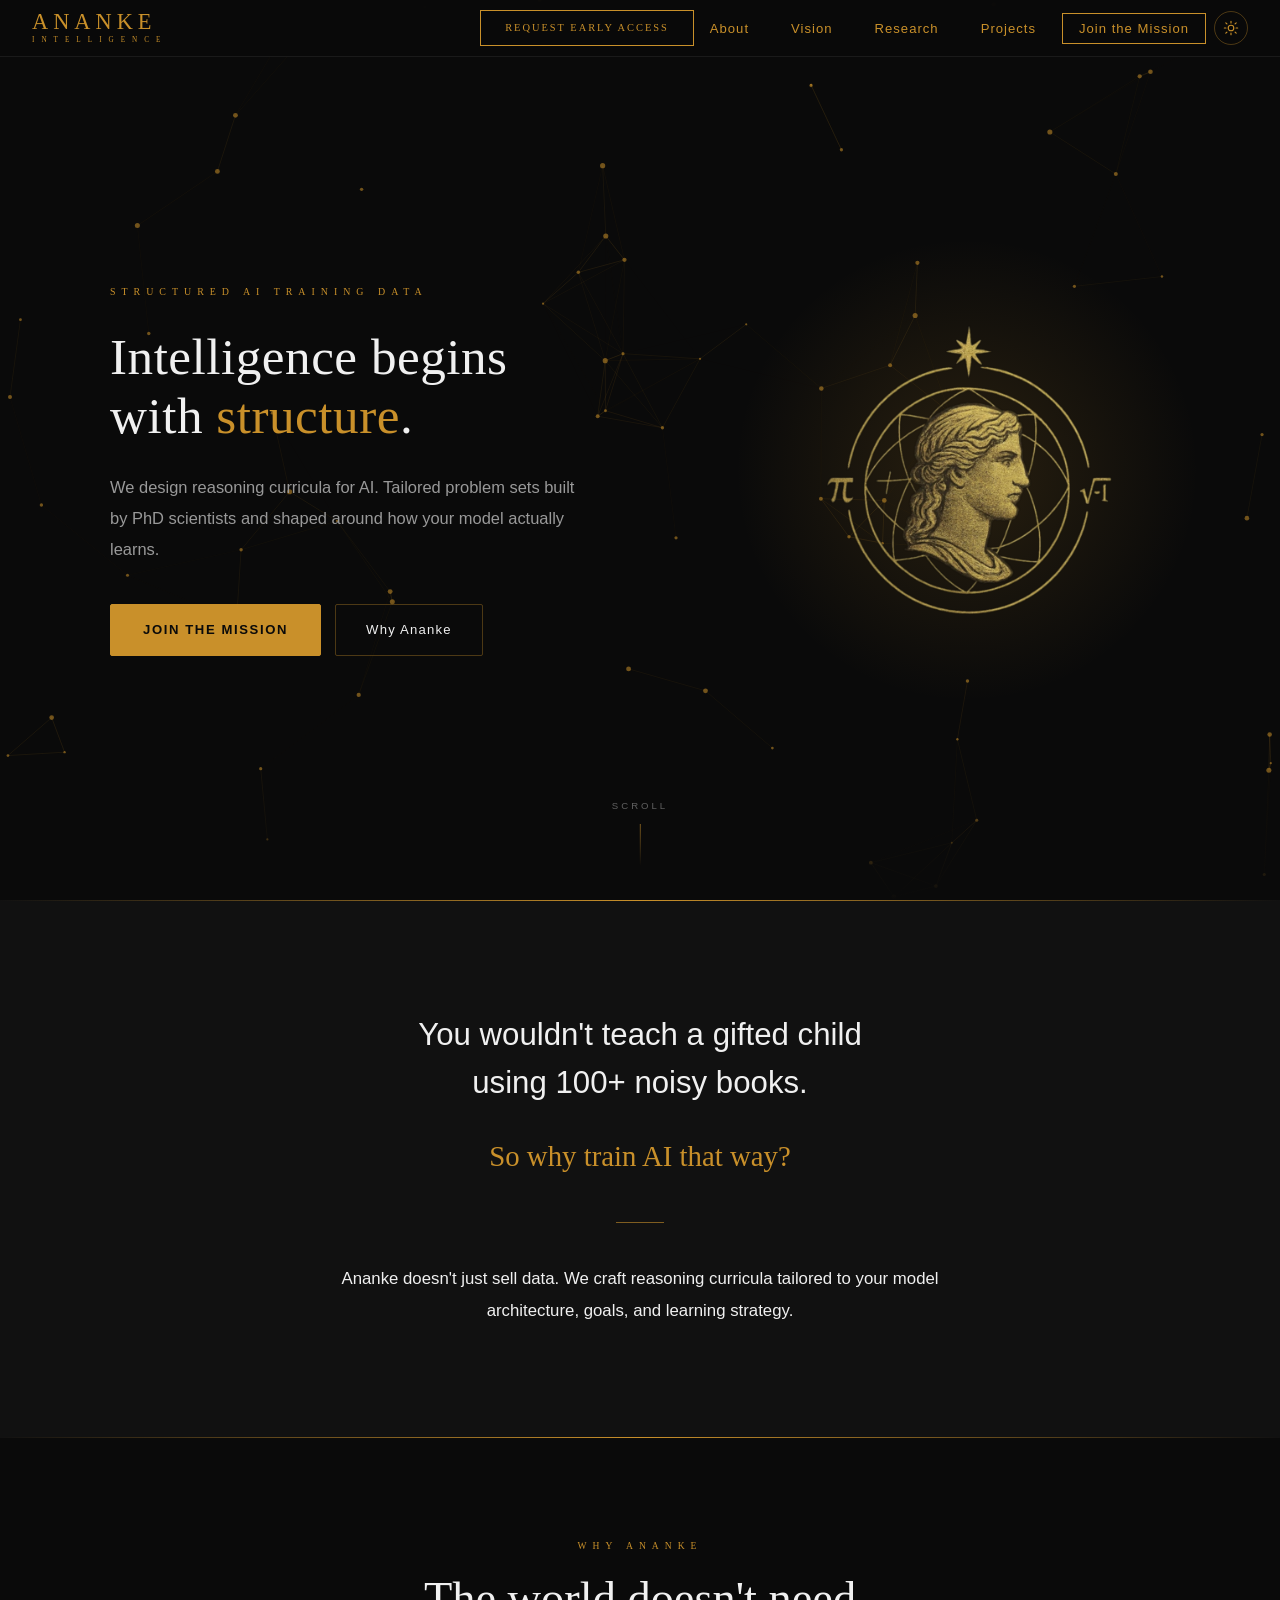
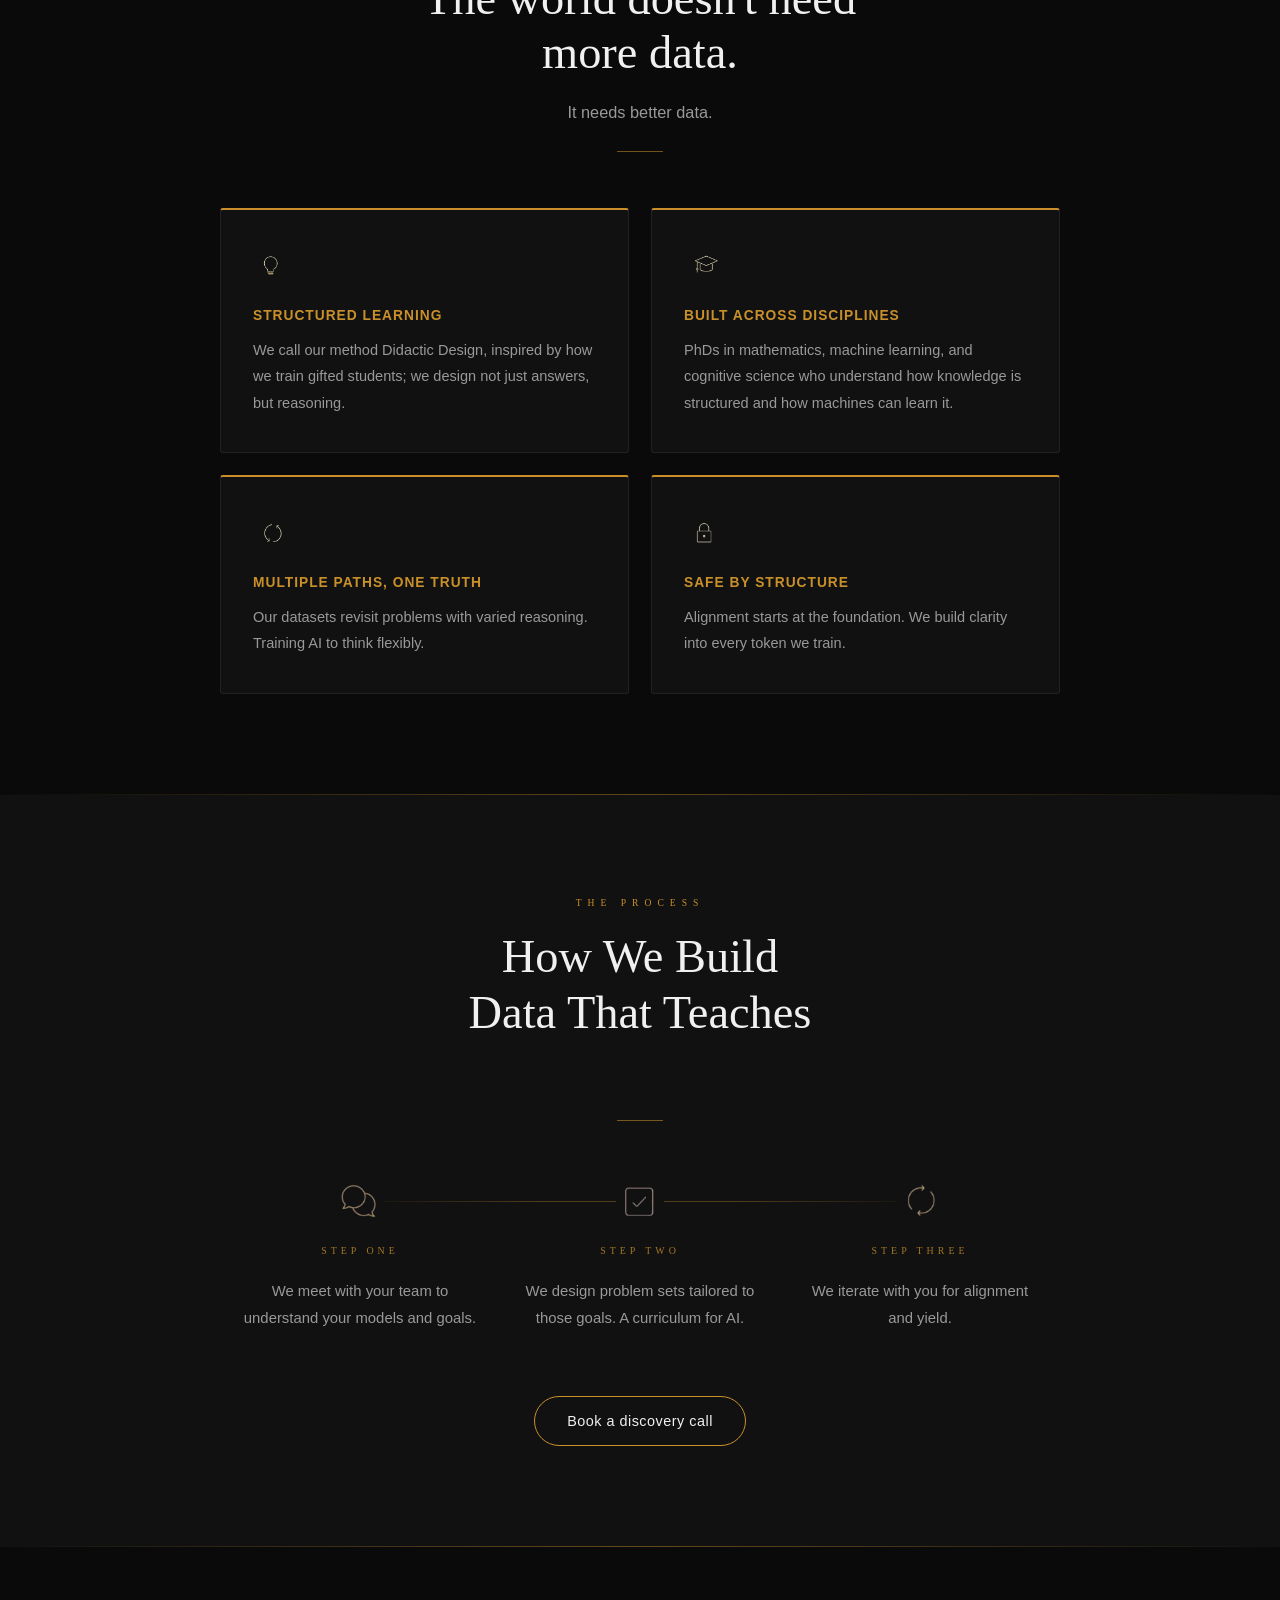
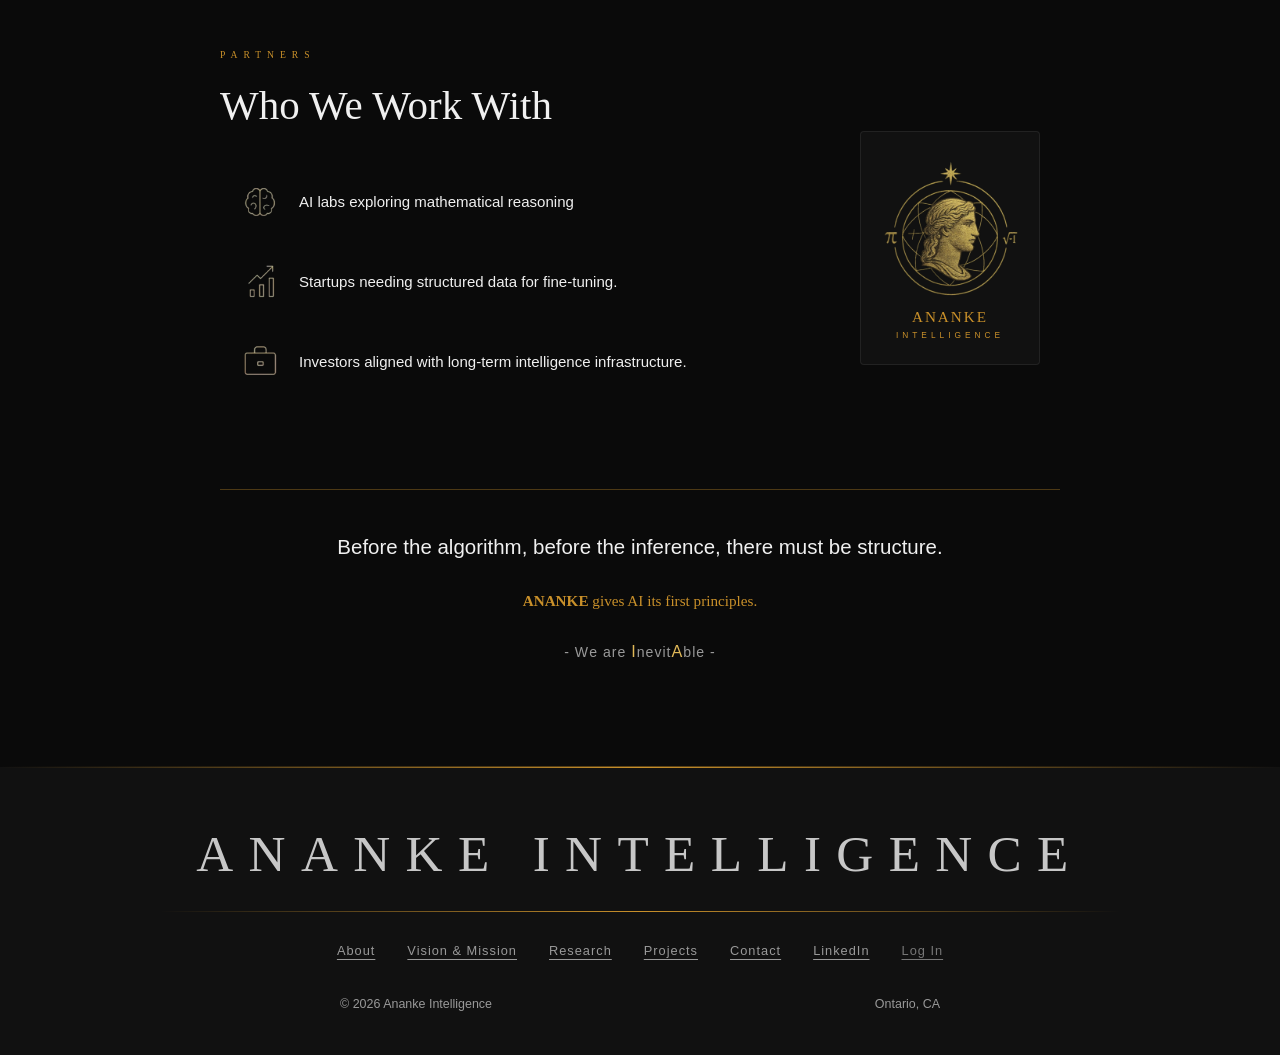
==== index.html @ b418cbf5 "Name the degree alongside the disciplines Widening the card to three disciplines dropped a claim the" ====
<!DOCTYPE html>
<html lang="en">
<head>
  <meta charset="UTF-8" />
  <meta name="viewport" content="width=device-width, initial-scale=1.0" />
  <!-- Security: restricts where scripts/styles may load from and where data may be sent.
       GitHub Pages cannot set real HTTP headers, so this is delivered as a meta tag. -->
  <meta http-equiv="Content-Security-Policy" content="
    default-src 'self';
    script-src 'self' 'unsafe-inline';
    style-src 'self' 'unsafe-inline' https://fonts.googleapis.com;
    font-src 'self' https://fonts.gstatic.com;
    img-src 'self' data:;
    connect-src 'self';
    frame-src 'none';
    form-action 'none';
    base-uri 'self';
    object-src 'none';
    upgrade-insecure-requests;" />
  <meta name="referrer" content="strict-origin-when-cross-origin" />
  <title>Ananke Intelligence — Structured AI Training Data</title>
  <meta name="description" content="Ananke Intelligence builds structured AI training data — reasoning curricula designed by PhD scientists, tailored to your model architecture and learning goals." />
  <meta name="keywords" content="AI training data, structured data, reasoning curricula, fine-tuning, mathematical reasoning, AI alignment, didactic design, machine learning data" />
  <link rel="canonical" href="https://anankeintelligence.com/" />

  <!-- Open Graph -->
  <meta property="og:type" content="website" />
  <meta property="og:url" content="https://anankeintelligence.com/" />
  <meta property="og:title" content="Ananke Intelligence — Structured AI Training Data" />
  <meta property="og:description" content="Ananke Intelligence builds structured AI training data — reasoning curricula designed by PhD scientists, tailored to your model architecture and learning goals." />
  <meta property="og:image" content="https://anankeintelligence.com/pictures/ananke_logo_transparent_upscaled.png" />

  <!-- Twitter Card -->
  <meta name="twitter:card" content="summary_large_image" />
  <meta name="twitter:title" content="Ananke Intelligence — Structured AI Training Data" />
  <meta name="twitter:description" content="Ananke Intelligence builds structured AI training data — reasoning curricula designed by PhD scientists, tailored to your model architecture and learning goals." />
  <meta name="twitter:image" content="https://anankeintelligence.com/pictures/ananke_logo_transparent_upscaled.png" />

  <!-- JSON-LD -->
  <script type="application/ld+json">
  {
    "@context": "https://schema.org",
    "@type": "Organization",
    "name": "Ananke Intelligence",
    "url": "https://anankeintelligence.com",
    "logo": "https://anankeintelligence.com/pictures/ananke_logo_transparent_upscaled.png",
    "description": "Ananke Intelligence builds structured AI training data — reasoning curricula designed by PhD scientists, tailored to your model architecture and learning goals.",
    "email": "anankehq@anankeintelligence.com",
    "address": {
      "@type": "PostalAddress",
      "addressLocality": "Ontario",
      "addressRegion": "CA"
    }
  }
  </script>

  <link rel="icon" type="image/png" href="pictures/logo_without_anankeintelligence.jpg" />
  <script>
    /* Applied before the first paint so a returning visitor never sees a
       flash of the other theme. No stored choice means no attribute, and the
       stylesheet's base tokens are the dark ones — dark is the default. */
    (function () {
      try {
        var t = localStorage.getItem('ananke-theme');
        if (t === 'light' || t === 'dark') document.documentElement.setAttribute('data-theme', t);
      } catch (e) {}
    })();
  </script>
  <link rel="stylesheet" href="styles.css?v=11" />
  <link rel="preconnect" href="https://fonts.googleapis.com" />
  <link rel="preconnect" href="https://fonts.gstatic.com" crossorigin />
  <link href="https://fonts.googleapis.com/css2?family=Cinzel:wght@400;600;700;800;900&family=Lato:wght@300;400;700&display=swap" rel="stylesheet" />
</head>
<body>

  <!-- ═══════════════════════════════════════════
       NAVBAR
  ═══════════════════════════════════════════ -->
  <nav id="navbar">
    <div class="nav-logo">
      <a href="#hero" class="nav-wordmark">
        <span class="nav-wordmark-top">ANANKE</span>
        <span class="nav-wordmark-sub">INTELLIGENCE</span>
      </a>
    </div>
    <a href="contact.html" class="btn-early-access">Request Early Access</a>
    <div class="nav-right">
      <ul class="nav-links">
        <li><a href="#about">About</a></li>
        <li><a href="vision.html">Vision</a></li>
        <li><a href="research.html">Research</a></li>
        <li><a href="projects.html">Projects</a></li>
        <li><a href="contact.html" class="btn-nav-join">Join the Mission</a></li>
      </ul>
      <button class="theme-toggle" type="button" aria-label="Switch theme" aria-pressed="false">
        <svg class="icon-sun" viewBox="0 0 24 24" fill="none" stroke="currentColor" stroke-width="1.7" stroke-linecap="round" aria-hidden="true">
          <circle cx="12" cy="12" r="4.2"/>
          <path d="M12 2v2.4M12 19.6V22M4.2 4.2l1.7 1.7M18.1 18.1l1.7 1.7M2 12h2.4M19.6 12H22M4.2 19.8l1.7-1.7M18.1 5.9l1.7-1.7"/>
        </svg>
        <svg class="icon-moon" viewBox="0 0 24 24" fill="none" stroke="currentColor" stroke-width="1.7" stroke-linecap="round" stroke-linejoin="round" aria-hidden="true">
          <path d="M20.5 14.6A8.6 8.6 0 0 1 9.4 3.5a8.6 8.6 0 1 0 11.1 11.1Z"/>
        </svg>
      </button>
      <button class="hamburger" id="hamburger" aria-label="Menu" aria-expanded="false">
        <span></span><span></span><span></span>
      </button>
    </div>
  </nav>

  <!-- Mobile menu -->
  <div class="mobile-menu" id="mobileMenu">
    <a href="#about" onclick="closeMobileMenu()">About</a>
    <a href="vision.html" onclick="closeMobileMenu()">Vision & Mission</a>
    <a href="research.html" onclick="closeMobileMenu()">Research</a>
    <a href="projects.html" onclick="closeMobileMenu()">Projects</a>
    <a href="contact.html" onclick="closeMobileMenu()">Join the Mission</a>
    <a href="contact.html" onclick="closeMobileMenu()" class="btn-mobile-access">Request Early Access</a>
    <a href="https://ananke-platform.bradyalimedi.workers.dev" class="btn-mobile-login">Log In</a>
  </div>

  <!-- ═══════════════════════════════════════════
       HERO
  ═══════════════════════════════════════════ -->
  <section id="hero">
    <!-- Decorative: the drawing carries no information the copy does not. -->
    <canvas id="heroCanvas" class="hero-canvas" aria-hidden="true"></canvas>

    <div class="hero-inner">
      <div class="hero-copy">
        <span class="hero-overline">Structured AI Training Data</span>
        <h1 class="hero-title">Intelligence begins<br />with <em>structure</em>.</h1>
        <p class="hero-lede">
          We design reasoning curricula for AI. Tailored problem sets built by
          PhD scientists and shaped around how your model actually learns.
        </p>
        <div class="hero-actions">
          <a href="contact.html" class="btn-solid">Join the Mission</a>
          <a href="#about" class="btn-quiet">Why Ananke</a>
        </div>
      </div>

      <div class="hero-visual">
        <img src="pictures/ananke_logo_transparent_upscaled.png" alt="The Ananke seal" class="hero-seal" />
      </div>
    </div>

    <div class="hero-scroll" aria-hidden="true">
      <span>Scroll</span>
      <i></i>
    </div>
    <div class="hero-gradient-bottom"></div>
  </section>

  <!-- ═══════════════════════════════════════════
       QUOTE
  ═══════════════════════════════════════════ -->
  <section id="quote">
    <div class="quote-inner">
      <p class="quote-text">
        You wouldn't teach a gifted child<br />using 100+ noisy books.
      </p>
      <p class="quote-text quote-question">So why train AI that way?</p>
      <div class="quote-divider"></div>
      <p class="quote-answer">
        Ananke doesn't just sell data. We craft reasoning curricula tailored
        to your model architecture, goals, and learning strategy.
      </p>
    </div>
  </section>

  <!-- ═══════════════════════════════════════════
       WHY ANANKE
  ═══════════════════════════════════════════ -->
  <section id="about">
    <div class="section-inner">
      <div class="section-head section-head--center">
        <span class="section-overline">Why Ananke</span>
        <h2 class="section-title">The world doesn't need<br />more data.</h2>
        <p class="section-subtitle">It needs better data.</p>
        <div class="section-rule"></div>
      </div>
      <div class="features-grid">
        <div class="feature-card">
          <div class="feature-icon">
            <img src="pictures/icon_1_transparent.png" alt="" />
          </div>
          <h3>Structured Learning</h3>
          <p>We call our method Didactic Design, inspired by how we train gifted students; we design not just answers, but reasoning.</p>
        </div>
        <div class="feature-card">
          <div class="feature-icon">
            <img src="pictures/icon_2_transparent.png" alt="" />
          </div>
          <h3>Built Across Disciplines</h3>
          <p>PhDs in mathematics, machine learning, and cognitive science who understand how knowledge is structured and how machines can learn it.</p>
        </div>
        <div class="feature-card">
          <div class="feature-icon">
            <img src="pictures/icon_3_transparent.png" alt="" />
          </div>
          <h3>Multiple Paths, One Truth</h3>
          <p>Our datasets revisit problems with varied reasoning. Training AI to think flexibly.</p>
        </div>
        <div class="feature-card">
          <div class="feature-icon">
            <img src="pictures/icon_4_transparent.png" alt="" />
          </div>
          <h3>Safe by Structure</h3>
          <p>Alignment starts at the foundation. We build clarity into every token we train.</p>
        </div>
      </div>
    </div>
    <div class="gold-divider"></div>
  </section>

  <!-- ═══════════════════════════════════════════
       HOW WE BUILD
  ═══════════════════════════════════════════ -->
  <section id="how-we-build">
    <div class="section-inner">
      <div class="section-head section-head--center">
        <span class="section-overline">The Process</span>
        <h2 class="section-title how-title">How We Build<br />Data That Teaches</h2>
        <div class="section-rule"></div>
      </div>
      <div class="process-list">
        <div class="process-step">
          <div class="process-icon">
            <img src="pictures/icon_6_transparent.png" alt="" />
          </div>
          <span class="process-num">Step One</span>
          <p>We meet with your team to understand your models and goals.</p>
        </div>
        <div class="process-step">
          <div class="process-icon">
            <img src="pictures/icon_7_clean_transparent.png" alt="" />
          </div>
          <span class="process-num">Step Two</span>
          <p>We design problem sets tailored to those goals. A curriculum for AI.</p>
        </div>
        <div class="process-step">
          <div class="process-icon">
            <img src="pictures/icon_8_transparent.png" alt="" />
          </div>
          <span class="process-num">Step Three</span>
          <p>We iterate with you for alignment and yield.</p>
        </div>
      </div>
      <div class="process-cta">
        <a href="contact.html" class="btn-gold-outline">Book a discovery call</a>
      </div>
    </div>
    <div class="gold-divider"></div>
  </section>

  <!-- ═══════════════════════════════════════════
       WHO WE WORK WITH
  ═══════════════════════════════════════════ -->
  <section id="who-we-work">
    <div class="section-inner">
      <div class="who-inner">
        <div class="who-left">
          <span class="section-overline">Partners</span>
          <h2 class="section-title">Who We Work With</h2>
          <ul class="client-list">
            <li>
              <div class="client-icon"><img src="pictures/icon_9_transparent.png" alt="" /></div>
              <span>AI labs exploring mathematical reasoning</span>
            </li>
            <li>
              <div class="client-icon"><img src="pictures/icon_10_transparent.png" alt="" /></div>
              <span>Startups needing structured data for fine-tuning.</span>
            </li>
            <li>
              <div class="client-icon"><img src="pictures/icon_11_transparent.png" alt="" /></div>
              <span>Investors aligned with long-term intelligence infrastructure.</span>
            </li>
          </ul>
        </div>
        <div class="who-right">
          <img src="pictures/ananke_logo_transparent_upscaled.png" alt="Ananke Intelligence" class="who-logo" />
          <p class="who-logo-label">ANANKE<br/><small>INTELLIGENCE</small></p>
        </div>
      </div>
      <div class="who-tagline">
        <p>Before the algorithm, before the inference, there must be structure.</p>
        <p class="gold-line"><strong>ANANKE</strong> gives AI its first principles.</p>
        <p class="italic-line">- We are <span class="inev-letter">I</span>nevit<span class="inev-letter">A</span>ble -</p>
      </div>
    </div>
    <div class="gold-divider"></div>
  </section>

  <!-- ═══════════════════════════════════════════
       FOOTER
  ═══════════════════════════════════════════ -->
  <footer id="footer">
    <div class="footer-wordmark">ANANKE INTELLIGENCE</div>
    <div class="footer-divider"></div>
    <div class="footer-nav">
      <a href="#about">About</a>
      <a href="vision.html">Vision & Mission</a>
      <a href="research.html">Research</a>
      <a href="projects.html">Projects</a>
      <a href="contact.html">Contact</a>
      <a href="https://www.linkedin.com/company/ananke-intelligence" target="_blank" rel="noopener">LinkedIn</a>
      <a href="https://ananke-platform.bradyalimedi.workers.dev" class="footer-login">Log In</a>
    </div>
    <div class="footer-bottom">
      <span>© 2026 Ananke Intelligence</span>
      <span>Ontario, CA</span>
    </div>
  </footer>

  <script src="script.js?v=11"></script>
</body>
</html>
---- styles.css ----
/* ═══════════════════════════════════════════
   RESET & BASE
═══════════════════════════════════════════ */
*, *::before, *::after {
  margin: 0;
  padding: 0;
  box-sizing: border-box;
}

/* ═══════════════════════════════════════════
   THEME
   ───────────────────────────────────────────
   Two palettes, one set of names. Light mode is a designed palette rather
   than an inversion: the brand gold #c9902a only reaches 2.4:1 on white, so
   light mode drops to the darker #8b6320 (5.4:1) and the *-lt / *-dk pair
   swaps direction — "lt" always means "more emphasis", which on a dark page
   is brighter and on a light page is deeper.

   --gold-rgb / --text-rgb carry the bare channels so the many rgba() glows
   and scrims below can be written once and follow the theme.
═══════════════════════════════════════════ */
:root,
:root[data-theme='dark'] {
  --bg:         #0a0a0a;
  --bg-2:       #111111;
  --bg-3:       #171717;
  --gold:       #c9902a;
  --gold-lt:    #e0b858;
  --gold-dk:    #8b6320;
  --gold-rgb:   201, 144, 42;
  --gold-flare: #f0c060;
  --text:       #f0f0f0;
  --text-rgb:   240, 240, 240;
  --text-dim:   #999999;
  --border:     rgba(201, 144, 42, 0.35);
  --border-soft: rgba(255, 255, 255, 0.07);
  --nav-bg:     rgba(10, 10, 10, 0.95);
  --card-shadow: 0 10px 34px rgba(0, 0, 0, 0.45);
  /* Multiplier on every gold glow. A halo reads as light emitted from a dark
     surface; on cream it just reads as smudge, so light mode dials it down. */
  --glow:       1;
  --logo-filter: none;
  --icon-filter: none;
  --scheme:     dark;
}

:root[data-theme='light'] {
  color-scheme: light;
  --bg:         #faf9f7;
  --bg-2:       #f4f2ee;
  --bg-3:       #eae6df;
  --gold:       #8b6320;
  --gold-lt:    #6d4c14;
  --gold-dk:    #b98a2c;
  --gold-rgb:   139, 99, 32;
  --gold-flare: #a97518;
  --text:       #1a1713;
  --text-rgb:   26, 23, 19;
  --text-dim:   #5f574a;
  --border:     rgba(139, 99, 32, 0.24);
  --border-soft: rgba(0, 0, 0, 0.08);
  --nav-bg:     rgba(250, 249, 247, 0.94);
  --card-shadow: 0 10px 30px rgba(90, 70, 30, 0.12);
  --glow:       0.28;
  /* The seal and icons are gold foil rendered against black. On cream they
     read thin, so nudge weight and saturation back. */
  --logo-filter: brightness(0.92) saturate(1.1) contrast(1.06);
  --icon-filter: brightness(0.5) saturate(1.45) contrast(1.15);
  --scheme:     light;
}

/* Dark is the default, not a preference. The site is a black-and-gold brand
   and that is the version people should meet first; light exists for anyone
   who wants it and is opted into explicitly. So there is deliberately no
   prefers-color-scheme rule here — no stored choice means the dark tokens
   above apply, whatever the operating system says.
   ─────────────────────────────────────────────────────────────────────── */

:root {
  --font-head: 'Cinzel', serif;
  --font-body: 'Lato', sans-serif;
  /* Kept so the ~120 rules written against the old names still resolve. */
  --white: var(--text);
  --gray:  var(--text-dim);
  color-scheme: dark;
}

html {
  scroll-behavior: smooth;
}

body {
  background-color: var(--bg);
  color: var(--text);
  font-family: var(--font-body);
  font-weight: 300;
  line-height: 1.7;
  overflow-x: hidden;
}

/* Brand PNGs are baked for a dark background. */
.hero-seal,
.who-logo { filter: var(--logo-filter); }

.feature-icon img,
.process-icon img,
.client-icon img { filter: var(--icon-filter); }

img {
  max-width: 100%;
  display: block;
}

a {
  color: inherit;
  text-decoration: none;
}

/* ═══════════════════════════════════════════
   UTILITY
═══════════════════════════════════════════ */
.section-inner {
  max-width: 960px;
  margin: 0 auto;
  padding: 100px 60px;
}

.section-title {
  font-family: var(--font-head);
  font-size: clamp(2rem, 4vw, 2.9rem);
  font-weight: 400;
  color: var(--text);
  margin-bottom: 20px;
  line-height: 1.15;
  text-align: left;
}

.section-subtitle {
  font-size: 1.02rem;
  color: var(--text-dim);
  margin-bottom: 60px;
  font-weight: 300;
  text-align: center;
}

/* Overline + title + hairline. Repeated at the top of each section so the
   page has a rhythm you can feel while scrolling past it. */
.section-head {
  display: flex;
  flex-direction: column;
  margin-bottom: 56px;
}
.section-head--center { align-items: center; text-align: center; }
.section-head--center .section-title { text-align: center; }

.section-overline {
  display: block;
  font-family: var(--font-head);
  font-size: 0.6rem;
  letter-spacing: 6px;
  text-transform: uppercase;
  color: var(--gold);
  margin-bottom: 18px;
}

.section-head .section-subtitle { margin-bottom: 0; }

.section-rule {
  width: 46px;
  height: 1px;
  background: var(--gold);
  opacity: .55;
  margin-top: 24px;
}

/* Only "How We Build" title is centered */
#how-we-build .section-title {
  text-align: center;
}

.gold-divider {
  width: 100%;
  height: 1px;
  background: linear-gradient(90deg, transparent, var(--gold), transparent);
}

.btn-gold {
  display: inline-block;
  padding: 14px 36px;
  border: 1px solid var(--gold);
  color: var(--gold);
  font-family: var(--font-body);
  font-size: 0.9rem;
  letter-spacing: 1.5px;
  text-transform: uppercase;
  cursor: pointer;
  background: transparent;
  transition: background 0.3s, color 0.3s;
}
.btn-gold:hover {
  color: var(--gold-lt);
  border-color: var(--gold-lt);
  box-shadow: 0 0 22px rgba(var(--gold-rgb), calc(0.4 * var(--glow))), inset 0 0 16px rgba(var(--gold-rgb), calc(0.1 * var(--glow)));
}

.btn-gold-outline {
  display: inline-block;
  padding: 12px 32px;
  border: 1px solid var(--gold);
  border-radius: 30px;
  color: var(--white);
  font-family: var(--font-body);
  font-size: 0.9rem;
  letter-spacing: 0.5px;
  text-transform: none;
  cursor: pointer;
  background: transparent;
  transition: border-color 0.3s, box-shadow 0.3s;
}
.btn-gold-outline:hover {
  border-color: var(--gold-lt);
  box-shadow: 0 0 18px rgba(var(--gold-rgb), calc(0.5 * var(--glow))), inset 0 0 12px rgba(var(--gold-rgb), calc(0.08 * var(--glow)));
}

/* ═══════════════════════════════════════════
   NAVBAR
═══════════════════════════════════════════ */
#navbar {
  position: fixed;
  top: 0; left: 0; right: 0;
  z-index: 1000;
  display: grid;
  grid-template-columns: 1fr auto 1fr;
  align-items: center;
  padding: 10px 32px;
  background: var(--nav-bg);
  backdrop-filter: blur(8px);
  border-bottom: 1px solid var(--border-soft);
  transition: border-color .3s ease, box-shadow .3s ease;
}

/* Once the page has moved, the bar earns a defined edge. */
#navbar.scrolled {
  border-bottom-color: var(--border);
  box-shadow: 0 1px 20px rgba(0, 0, 0, calc(0.35 * var(--glow)));
}

.nav-logo {
  display: flex;
  align-items: center;
  flex-shrink: 0;
}

.nav-wordmark {
  display: flex;
  flex-direction: column;
  align-items: flex-start;
  line-height: 1;
  gap: 4px;
  text-decoration: none;
}
.nav-wordmark-top,
.nav-wordmark-sub {
  font-family: 'Cinzel', serif;
  color: var(--gold);
}
.nav-wordmark-top {
  font-size: 1.4rem;
  font-weight: 400;
  letter-spacing: 5px;
}
.nav-wordmark-sub {
  font-size: 0.45rem;
  font-weight: 400;
  letter-spacing: 7px;
}

/* center — Request Early Access */
.btn-early-access {
  grid-column: 2;
  justify-self: center;
}

.btn-early-access {
  padding: 8px 24px;
  border: 1px solid var(--gold);
  color: var(--gold);
  font-family: var(--font-head);
  font-size: 0.65rem;
  letter-spacing: 2px;
  text-transform: uppercase;
  transition: box-shadow 0.35s ease, color 0.35s ease, border-color 0.35s ease;
  white-space: nowrap;
  background: transparent;
}
.btn-early-access:hover {
  color: var(--gold-lt);
  border-color: var(--gold-lt);
  box-shadow: 0 0 18px rgba(var(--gold-rgb), calc(0.35 * var(--glow))), inset 0 0 14px rgba(var(--gold-rgb), calc(0.08 * var(--glow)));
}

/* Everything right of the centre CTA shares one flex row, so the theme
   toggle can sit beside the links on desktop and beside the hamburger on
   mobile without a second grid column. */
.nav-right {
  grid-column: 3;
  justify-self: end;
  display: flex;
  align-items: center;
  gap: 8px;
}

.nav-links {
  display: flex;
  list-style: none;
  gap: 10px;
  align-items: center;
}

/* ── Theme toggle ── */
.theme-toggle {
  display: inline-flex;
  align-items: center;
  justify-content: center;
  width: 34px;
  height: 34px;
  flex-shrink: 0;
  border: 1px solid var(--border);
  border-radius: 50%;
  background: transparent;
  color: var(--gold);
  cursor: pointer;
  padding: 0;
  transition: color .25s ease, border-color .25s ease, background .25s ease;
}
.theme-toggle:hover {
  color: var(--gold-lt);
  border-color: var(--gold-lt);
  background: rgba(var(--gold-rgb), 0.08);
}
.theme-toggle svg {
  width: 16px;
  height: 16px;
  display: block;
}
/* One button, two glyphs: show the icon for the mode the click will produce,
   which is the convention people already read on other sites. */
.theme-toggle .icon-sun  { display: block; }
.theme-toggle .icon-moon { display: none; }
:root[data-theme='light'] .theme-toggle .icon-sun  { display: none; }
:root[data-theme='light'] .theme-toggle .icon-moon { display: block; }
.nav-links a {
  font-size: 0.82rem;
  letter-spacing: 1px;
  color: var(--gold);
  padding: 7px 16px;
  background: transparent;
  border: none;
  transition: color 0.25s;
  position: relative;
}
.nav-links a::after {
  content: '';
  position: absolute;
  bottom: 2px;
  left: 16px;
  right: 16px;
  height: 1px;
  background: var(--gold);
  transform: scaleX(0);
  transition: transform 0.25s ease;
}
.nav-links a:hover {
  color: var(--gold-lt);
}
.nav-links a:hover::after {
  transform: scaleX(1);
}
.btn-nav-join {
  background: transparent !important;
  border: 1px solid var(--gold) !important;
  color: var(--gold) !important;
  transition: box-shadow 0.35s ease, color 0.35s ease, border-color 0.35s ease !important;
}
.btn-nav-join:hover {
  background: transparent !important;
  color: var(--gold-lt) !important;
  border-color: var(--gold-lt) !important;
  box-shadow: 0 0 18px rgba(var(--gold-rgb), calc(0.35 * var(--glow))), inset 0 0 14px rgba(var(--gold-rgb), calc(0.08 * var(--glow))) !important;
}
.btn-nav-join::after {
  display: none !important;
}

/* Nav items must never wrap. The navbar grid is 1fr auto 1fr, which forces
   the links column to match the logo column, so it runs out of room long
   before the page does — and wrapping breaks the bordered buttons apart. */
.nav-links a {
  white-space: nowrap;
}

/* Log In — deliberately the quietest link on the page. The platform is
   invite-only, so this is a door for the handful of people who already have
   a key, not a call to action. Styling it like the gold CTAs would invite
   visitors to click something they cannot get into. */
.footer-login {
  color: var(--gray) !important;
  opacity: .75;
}
.footer-login:hover {
  color: var(--gold) !important;
  opacity: 1;
}

/* Hamburger */
.hamburger {
  display: none;
  flex-direction: column;
  gap: 5px;
  background: none;
  border: none;
  cursor: pointer;
  padding: 4px;
}
.hamburger span {
  display: block;
  width: 24px;
  height: 2px;
  background: var(--gold);
  transition: all 0.3s;
}

/* Mobile menu */
.mobile-menu {
  display: none;
  position: fixed;
  top: 62px; left: 0; right: 0;
  background: var(--nav-bg);
  z-index: 999;
  flex-direction: column;
  padding: 24px 32px;
  gap: 20px;
  border-bottom: 1px solid var(--border);
}
.mobile-menu.open {
  display: flex;
}
.mobile-menu a {
  font-size: 0.95rem;
  letter-spacing: 1px;
  color: var(--white);
  padding: 8px 0;
  border-bottom: 1px solid var(--border);
  transition: color 0.2s;
}
.mobile-menu a:hover {
  color: var(--gold);
}
.btn-mobile-access {
  padding: 10px 0 !important;
  color: var(--gold) !important;
  border-bottom: none !important;
}
.btn-mobile-login {
  color: var(--gray) !important;
  font-size: 0.82rem !important;
  border-bottom: none !important;
  border-top: 1px solid var(--border) !important;
  padding-top: 14px !important;
  margin-top: 4px;
}
.btn-mobile-login:hover {
  color: var(--gold) !important;
}

/* ═══════════════════════════════════════════
   HERO
═══════════════════════════════════════════ */
/* The old hero stacked a 300px seal, a wordmark PNG and a tagline down the
   middle: three pieces of logo before a single word of argument. This one
   leads with the claim and keeps the seal as the anchor of the network
   drawing, which is where it earns its size. */
#hero {
  position: relative;
  min-height: 100vh;
  display: flex;
  align-items: center;
  background: var(--bg);
  overflow: hidden;
}

/* The network. Sits behind everything and never eats a click. */
.hero-canvas {
  position: absolute;
  inset: 0;
  width: 100%;
  height: 100%;
  z-index: 0;
  pointer-events: none;
}

.hero-inner {
  position: relative;
  z-index: 2;
  width: 100%;
  max-width: 1180px;
  margin: 0 auto;
  padding: 130px 60px 90px;
  display: grid;
  grid-template-columns: minmax(0, 1.25fr) minmax(0, 0.85fr);
  align-items: center;
  gap: 56px;
}

.hero-copy { max-width: 600px; }

.hero-overline {
  display: block;
  font-family: var(--font-head);
  font-size: 0.62rem;
  letter-spacing: 6px;
  text-transform: uppercase;
  color: var(--gold);
  margin-bottom: 26px;
}

.hero-title {
  font-family: var(--font-head);
  font-size: clamp(2.1rem, 4.4vw, 3.2rem);
  font-weight: 400;
  line-height: 1.16;
  letter-spacing: 0.5px;
  color: var(--text);
  margin-bottom: 26px;
}
.hero-title em {
  font-style: normal;
  color: var(--gold);
}

.hero-lede {
  font-size: 1.03rem;
  line-height: 1.9;
  color: var(--text-dim);
  max-width: 480px;
  margin-bottom: 38px;
}

.hero-actions {
  display: flex;
  flex-wrap: wrap;
  gap: 14px;
  align-items: center;
}

/* Filled, because on a page this restrained one solid shape is enough to
   say "start here" without a second colour. */
.btn-solid {
  display: inline-block;
  padding: 14px 32px;
  background: var(--gold);
  color: var(--bg);
  border: 1px solid var(--gold);
  font-size: 0.82rem;
  font-weight: 700;
  letter-spacing: 1.6px;
  text-transform: uppercase;
  border-radius: 2px;
  transition: background .25s ease, border-color .25s ease, transform .25s ease;
}
.btn-solid:hover {
  background: var(--gold-lt);
  border-color: var(--gold-lt);
  transform: translateY(-2px);
}

.btn-quiet {
  display: inline-block;
  padding: 14px 30px;
  border: 1px solid var(--border);
  color: var(--text);
  font-size: 0.82rem;
  letter-spacing: 1.2px;
  border-radius: 2px;
  transition: border-color .25s ease, color .25s ease, transform .25s ease;
}
.btn-quiet:hover {
  border-color: var(--gold);
  color: var(--gold);
  transform: translateY(-2px);
}

/* — Visual column — */
.hero-visual {
  position: relative;
  display: flex;
  align-items: center;
  justify-content: center;
  min-height: 340px;
}

.hero-visual::before {
  content: '';
  position: absolute;
  width: 130%;
  aspect-ratio: 1;
  background: radial-gradient(circle, rgba(var(--gold-rgb), calc(0.16 * var(--glow))) 0%, transparent 62%);
  pointer-events: none;
}

.hero-seal {
  position: relative;
  width: clamp(190px, 24vw, 300px);
  height: auto;
  object-fit: contain;
  animation: seal-float 9s ease-in-out infinite;
}

@keyframes seal-float {
  0%, 100% { transform: translateY(0); }
  50%      { transform: translateY(-12px); }
}

.hero-tagline-sub {
  margin-top: 22px;
  text-align: center;
  font-size: 0.72rem;
  letter-spacing: 4px;
  text-transform: uppercase;
  color: var(--text-dim);
  opacity: .7;
}

/* Scroll cue — a hairline that drains downward. Quieter than an arrow. */
.hero-scroll {
  position: absolute;
  bottom: 34px;
  left: 50%;
  transform: translateX(-50%);
  z-index: 2;
  display: flex;
  flex-direction: column;
  align-items: center;
  gap: 10px;
  font-size: 0.6rem;
  letter-spacing: 3px;
  text-transform: uppercase;
  color: var(--text-dim);
  opacity: .6;
}
.hero-scroll span { display: block; }
.hero-scroll i {
  display: block;
  width: 1px;
  height: 42px;
  background: linear-gradient(to bottom, var(--gold), transparent);
  animation: scroll-drain 2.4s ease-in-out infinite;
  transform-origin: top;
}
@keyframes scroll-drain {
  0%   { transform: scaleY(0); opacity: 0; }
  40%  { transform: scaleY(1); opacity: 1; }
  100% { transform: scaleY(1); opacity: 0; }
}

@media (max-width: 900px) {
  .hero-inner {
    grid-template-columns: 1fr;
    gap: 42px;
    padding: 120px 32px 100px;
    text-align: center;
    justify-items: center;
  }
  .hero-copy { max-width: 100%; }
  .hero-lede { margin-left: auto; margin-right: auto; }
  .hero-actions { justify-content: center; }
  /* Seal first on small screens: it is the fastest thing to recognise when
     the headline has been squeezed to three lines. */
  .hero-visual { order: -1; min-height: 0; }
  .hero-scroll { display: none; }
}

@media (prefers-reduced-motion: reduce) {
  .hero-seal { animation: none; }
  .hero-scroll i { animation: none; opacity: .8; }
}

@keyframes tagline-entrance {
  0%   { opacity: 0; letter-spacing: 3px; }
  40%  { opacity: 1; letter-spacing: 1px; }
  60%  { opacity: 1; text-shadow: 0 0 14px rgba(var(--gold-rgb), calc(0.7 * var(--glow))); }
  80%  { opacity: 0.8; text-shadow: none; }
  100% { opacity: 1; text-shadow: none; }
}

@keyframes pulse-beat {
  0%, 100% { opacity: 0.65; text-shadow: none; }
  50%       { opacity: 1; text-shadow: 0 0 18px rgba(var(--gold-rgb), calc(0.75 * var(--glow))); }
}

@keyframes pulse-logo {
  0%, 100% { transform: scale(1); filter: drop-shadow(0 0 0px rgba(var(--gold-rgb), calc(0 * var(--glow)))); }
  50%       { transform: scale(1.05); filter: drop-shadow(0 0 14px rgba(var(--gold-rgb), calc(0.55 * var(--glow)))); }
}

.hero-tagline {
  font-size: 0.95rem;
  color: var(--gray);
  letter-spacing: 1px;
  margin: 12px 0 32px;
  animation: tagline-entrance 2.4s ease-out 0.6s both, pulse-beat 3.5s ease-in-out 3.2s infinite;
  cursor: default;
  transition: text-shadow 0.5s ease, letter-spacing 0.5s ease, opacity 0.5s ease;
}
.hero-tagline:hover {
  text-shadow: 0 0 18px rgba(var(--gold-rgb), calc(0.9 * var(--glow)));
  letter-spacing: 2.5px;
  opacity: 0.8;
}

.hero-gradient-bottom {
  position: absolute;
  bottom: 0; left: 0; right: 0;
  height: 120px;
  background: linear-gradient(to bottom, transparent, var(--bg));
  pointer-events: none;
}

/* ═══════════════════════════════════════════
   QUOTE
═══════════════════════════════════════════ */
#quote {
  position: relative;
  background: var(--bg-2);
  border-top: 1px solid transparent;
  border-bottom: 1px solid transparent;
  border-image: linear-gradient(90deg, transparent, var(--gold), transparent) 1;
}

.quote-inner {
  max-width: 860px;
  margin: 0 auto;
  padding: 110px 40px;
  text-align: center;
}

/* Was set in the display serif at up to 2.4rem, which made a rhetorical
   question compete with the page title for weight. Smaller, in the body
   face, it reads as someone speaking rather than announcing. */
.quote-text {
  font-family: var(--font-body);
  font-size: clamp(1.35rem, 2.6vw, 1.95rem);
  font-weight: 300;
  color: var(--text);
  line-height: 1.55;
  margin-bottom: 26px;
}

.quote-question {
  font-family: var(--font-head);
  color: var(--gold);
  font-size: clamp(1.3rem, 2.4vw, 1.8rem);
  margin-bottom: 44px;
}

.quote-divider {
  width: 48px;
  height: 1px;
  background: var(--gold);
  margin: 0 auto 40px;
  opacity: 0.6;
}

.quote-answer {
  font-family: var(--font-body);
  font-size: clamp(0.9rem, 1.6vw, 1.05rem);
  font-weight: 300;
  color: var(--white);
  line-height: 1.9;
  max-width: 600px;
  margin: 0 auto;
}


/* ═══════════════════════════════════════════
   VISION & MISSION
═══════════════════════════════════════════ */
#vision-mission {
  background: linear-gradient(180deg, var(--bg) 0%, var(--bg-2) 50%, var(--bg) 100%);
}

.vm-header {
  text-align: center;
  margin-bottom: 72px;
}

.vm-overline {
  display: block;
  font-family: var(--font-head);
  font-size: 0.6rem;
  letter-spacing: 8px;
  color: var(--gold);
  text-transform: uppercase;
  margin-bottom: 16px;
}

.vm-heading {
  font-family: var(--font-head);
  font-size: clamp(2rem, 4vw, 3rem);
  font-weight: 400;
  color: var(--white);
  letter-spacing: 2px;
  margin-bottom: 24px;
}

.vm-heading-rule {
  width: 60px;
  height: 1px;
  background: linear-gradient(90deg, transparent, var(--gold), transparent);
  margin: 0 auto;
}

.vm-grid {
  display: grid;
  grid-template-columns: 1fr 1px 1fr;
  gap: 0 56px;
  align-items: start;
}

.vm-divider {
  background: linear-gradient(to bottom, transparent, var(--gold) 15%, var(--gold) 85%, transparent);
  align-self: stretch;
  width: 1px;
}

.vm-card-top {
  margin-bottom: 28px;
  padding-bottom: 20px;
  border-bottom: 1px solid var(--border);
}

.vm-label {
  font-family: var(--font-head);
  font-size: 0.58rem;
  letter-spacing: 7px;
  color: var(--gold);
  text-transform: uppercase;
  display: block;
  margin-bottom: 12px;
}

.vm-title {
  font-family: var(--font-head);
  font-size: clamp(1.25rem, 2vw, 1.6rem);
  font-weight: 400;
  color: var(--gold-lt);
  line-height: 1.35;
  margin: 0;
}

.vm-card p {
  font-family: var(--font-body);
  font-size: 0.93rem;
  color: rgba(var(--text-rgb), 0.78);
  font-weight: 300;
  line-height: 1.95;
  margin-bottom: 16px;
  text-align: justify;
}

.vm-card p:last-child {
  margin-bottom: 0;
}

.vm-card em {
  color: var(--gold);
  font-style: normal;
  font-weight: 400;
}

/* ═══════════════════════════════════════════
   WHY ANANKE
═══════════════════════════════════════════ */
#about {
  background: var(--bg);
}

.features-grid {
  display: grid;
  grid-template-columns: repeat(2, 1fr);
  gap: 22px;
}

/* Previously four blocks of loose text in two columns, which left the reader
   guessing where one claim ended and the next began. Bounded surfaces do that
   job without a single extra word. */
.feature-card {
  display: flex;
  flex-direction: column;
  gap: 10px;
  background: var(--bg-2);
  border: 1px solid var(--border-soft);
  border-top: 2px solid var(--gold);
  border-radius: 3px;
  padding: 34px 32px 36px;
  transition: transform .3s ease, border-color .3s ease, box-shadow .3s ease;
}
.feature-card:hover {
  transform: translateY(-4px);
  border-color: var(--border);
  border-top-color: var(--gold-lt);
  box-shadow: var(--card-shadow);
}

.feature-icon {
  width: 40px;
  height: 40px;
  margin-bottom: 10px;
}
.feature-icon img {
  width: 100%;
  height: 100%;
  object-fit: contain;
}

.feature-card h3 {
  font-family: var(--font-body);
  font-size: 0.86rem;
  font-weight: 700;
  letter-spacing: 1px;
  color: var(--gold);
  text-transform: uppercase;
}

/* Justified text opens rivers of whitespace at column widths this narrow. */
.feature-card p {
  font-size: 0.91rem;
  color: var(--text-dim);
  font-weight: 300;
  line-height: 1.8;
  text-align: left;
}

/* ═══════════════════════════════════════════
   HOW WE BUILD
═══════════════════════════════════════════ */
#how-we-build {
  background: var(--bg-2);
}

.how-title {
  line-height: 1.2;
  margin-bottom: 56px;
  text-align: center;
}

/* Three steps in a row rather than a column. The work is a sequence, and a
   row says "these follow one another" in a way a stack does not. */
.process-list {
  display: grid;
  grid-template-columns: repeat(3, 1fr);
  gap: 0;
  max-width: 940px;
  margin: 0 auto;
  position: relative;
}

/* Hairline running behind the icons, tying the three together. */
.process-list::before {
  content: '';
  position: absolute;
  top: 24px;
  left: 16%;
  right: 16%;
  height: 1px;
  background: linear-gradient(90deg, transparent, var(--border), var(--border), transparent);
}

.process-step {
  position: relative;
  display: flex;
  flex-direction: column;
  align-items: center;
  text-align: center;
  gap: 18px;
  padding: 0 22px;
}

.process-icon {
  width: 48px;
  height: 48px;
  flex-shrink: 0;
  display: flex;
  align-items: center;
  justify-content: center;
  background: var(--bg-2);
  border-radius: 50%;
  padding: 2px;
}
.process-icon img {
  width: 100%;
  height: 100%;
  object-fit: contain;
}

.process-num {
  font-family: var(--font-head);
  font-size: 0.62rem;
  letter-spacing: 4px;
  text-transform: uppercase;
  color: var(--gold);
  opacity: .8;
}

.process-step p {
  font-size: 0.93rem;
  color: var(--text-dim);
  font-weight: 300;
  line-height: 1.8;
  padding-top: 0;
  max-width: 240px;
}

.process-cta {
  margin-top: 64px;
  display: flex;
  justify-content: center;
}

@media (max-width: 760px) {
  .process-list {
    grid-template-columns: 1fr;
    gap: 44px;
  }
  .process-list::before { display: none; }
  .process-step { padding: 0; }
  .process-step p { max-width: 100%; }
  .process-cta { justify-content: center; }
}

/* ═══════════════════════════════════════════
   WHO WE WORK WITH
═══════════════════════════════════════════ */
#who-we-work {
  background: var(--bg);
}

.who-inner {
  display: flex;
  align-items: center;
  gap: 48px;
  justify-content: space-between;
  max-width: 820px;
}

.who-left {
  flex: 1;
}

/* Who We Work With — title left-aligned, smaller so it fits one line */
#who-we-work .section-title {
  text-align: left;
  font-size: clamp(1.8rem, 3.2vw, 2.6rem);
}

.who-right {
  flex-shrink: 0;
  width: 180px;
  display: flex;
  flex-direction: column;
  align-items: center;
  gap: 8px;
  background: none;
  border: none;
  padding: 0;
}

.who-logo {
  width: 140px;
  height: 140px;
  object-fit: contain;
  animation: pulse-logo 4s ease-in-out 1s infinite;
}

.who-logo-label {
  font-family: var(--font-head);
  font-size: 0.95rem;
  font-weight: 400;
  letter-spacing: 2px;
  color: var(--gold);
  text-align: center;
  line-height: 1.5;
}
.who-logo-label small {
  display: block;
  font-family: var(--font-body);
  font-size: 0.52rem;
  font-weight: 300;
  letter-spacing: 4px;
  color: var(--gold);
}

.client-list {
  list-style: none;
  display: flex;
  flex-direction: column;
  gap: 6px;
  margin: 36px 0 50px;
}

.client-list li {
  display: flex;
  align-items: center;
  gap: 20px;
  padding: 16px 18px;
  border: 1px solid transparent;
  border-radius: 3px;
  transition: background .25s ease, border-color .25s ease;
}
.client-list li:hover {
  background: var(--bg-2);
  border-color: var(--border-soft);
}

.client-icon {
  width: 40px;
  height: 40px;
  flex-shrink: 0;
}
.client-icon img {
  width: 100%;
  height: 100%;
  object-fit: contain;
}

.client-list span {
  font-size: 0.94rem;
  color: var(--text);
  font-weight: 300;
  line-height: 1.6;
  padding-top: 0;
}

.who-tagline {
  border-top: 1px solid var(--border);
  margin-top: 40px;
  padding-top: 40px;
  display: flex;
  flex-direction: column;
  align-items: center;
  text-align: center;
  gap: 24px;
}

.who-tagline p {
  font-family: var(--font-body);
  font-size: clamp(1rem, 1.6vw, 1.3rem);
  color: var(--text);
  font-weight: 300;
  line-height: 1.7;
}

.gold-line {
  font-family: var(--font-head) !important;
  color: var(--gold) !important;
  font-size: 0.95rem !important;
}
.gold-line strong {
  font-weight: 700;
}

.italic-line {
  font-style: normal;
  color: var(--gray) !important;
  font-size: 0.88rem !important;
  letter-spacing: 1px;
  animation: tagline-entrance 2.4s ease-out 0.8s both, pulse-beat 3.5s ease-in-out 3.4s infinite;
  cursor: pointer;
}

.italic-line .char {
  display: inline-block;
  color: var(--gray);
}

.italic-line .char.inev-letter {
  color: var(--gold-lt);
  font-size: 1.15em;
}

@keyframes char-flare {
  0%   { color: var(--text-dim);  transform: translateY(0)   scale(1);    text-shadow: none; }
  35%  { color: var(--gold-flare);      transform: translateY(-4px) scale(1.15); text-shadow: 0 0 12px rgba(var(--gold-rgb), calc(0.95 * var(--glow))), 0 0 28px rgba(var(--gold-rgb), calc(0.6 * var(--glow))); }
  100% { color: var(--text-dim);  transform: translateY(0)   scale(1);    text-shadow: none; }
}

.italic-line .char.flare {
  animation: char-flare 0.75s ease-out forwards;
}

/* ═══════════════════════════════════════════
   FOOTER
═══════════════════════════════════════════ */
#footer {
  background: var(--bg);
  text-align: center;
  padding: 60px 40px 40px;
  border-top: 1px solid transparent;
  border-image: linear-gradient(90deg, transparent, var(--gold), transparent) 1;
}

.footer-wordmark {
  font-family: var(--font-head);
  font-size: clamp(1.6rem, 4.5vw, 3.2rem);
  font-weight: 400;
  letter-spacing: 0.3em;
  color: var(--text);
  line-height: 1;
  white-space: nowrap;
  margin-bottom: 32px;
  opacity: 0.9;
}

.footer-divider {
  width: 80%;
  height: 1px;
  background: linear-gradient(90deg, transparent, var(--gold), transparent);
  margin: 0 auto 28px;
}

.footer-nav {
  display: flex;
  flex-wrap: wrap;
  justify-content: center;
  gap: 14px 32px;
  margin-bottom: 32px;
}

.footer-nav a {
  font-size: 0.8rem;
  letter-spacing: 1px;
  color: var(--gray);
  text-decoration: underline;
  text-underline-offset: 4px;
  transition: color 0.2s;
}
.footer-nav a:hover {
  color: var(--gold);
}

.footer-bottom {
  display: flex;
  justify-content: space-between;
  max-width: 600px;
  margin: 0 auto;
  font-size: 0.78rem;
  color: var(--gray);
}

/* ═══════════════════════════════════════════
   RESEARCH PAGE
═══════════════════════════════════════════ */
.page-hero {
  padding-top: 62px;
  min-height: 100vh;
  display: flex;
  flex-direction: column;
}

.page-breadcrumb {
  padding: 20px 60px;
  font-size: 0.8rem;
  color: var(--gold);
  letter-spacing: 1px;
  border-bottom: 1px solid var(--border);
  max-width: 960px;
  margin: 0 auto;
  width: 100%;
}

.research-content {
  flex: 1;
  max-width: 960px;
  margin: 0 auto;
  padding: 60px 60px;
  width: 100%;
}

.research-content h1 {
  font-family: var(--font-head);
  font-size: clamp(2.4rem, 5vw, 3.6rem);
  font-weight: 900;
  color: var(--white);
  margin-bottom: 60px;
}

.research-empty {
  display: flex;
  flex-direction: column;
  align-items: center;
  justify-content: center;
  padding: 120px 40px;
  text-align: center;
  gap: 12px;
}

.research-empty h2 {
  font-family: var(--font-head);
  font-size: 1.3rem;
  font-weight: 700;
  color: var(--white);
}

.research-empty p {
  font-size: 0.9rem;
  color: var(--gray);
}

/* ═══════════════════════════════════════════
   CONTACT PAGE
═══════════════════════════════════════════ */
.contact-page {
  padding-top: 62px;
  min-height: 100vh;
}

.contact-page-header {
  padding: 60px 60px 0;
  max-width: 960px;
  margin: 0 auto;
}

.contact-page-header h1 {
  font-family: var(--font-head);
  font-size: clamp(2.4rem, 5vw, 3.6rem);
  font-weight: 400;
  color: var(--white);
  margin-bottom: 10px;
}

.contact-page-header .sub1 {
  font-family: var(--font-head);
  font-size: 0.9rem;
  color: var(--gold);
  margin-bottom: 4px;
}

.contact-page-header .sub2 {
  font-family: var(--font-head);
  font-size: 0.9rem;
  color: var(--gold-lt);
  margin-bottom: 0;
}

.contact-page-form-wrap {
  background: var(--bg-2);
  margin-top: 32px;
  padding: 50px 40px 60px;
}

.contact-page-form {
  max-width: 840px;
  margin: 0 auto;
  display: flex;
  flex-direction: column;
  gap: 20px;
}

.contact-page-form .form-row {
  display: grid;
  grid-template-columns: 1fr 1fr;
  gap: 16px;
}

.contact-page-form .form-group {
  display: flex;
  flex-direction: column;
  gap: 6px;
}

.contact-page-form .form-group label {
  font-size: 0.75rem;
  letter-spacing: 0.5px;
  color: var(--white);
  font-weight: 400;
}

.contact-page-form .form-group label .req {
  color: var(--gold);
  margin-left: 2px;
}

.contact-page-form .form-group input,
.contact-page-form .form-group textarea {
  background: var(--bg);
  border: 1px solid var(--border);
  color: var(--text);
  padding: 10px 12px;
  font-family: var(--font-body);
  font-size: 0.88rem;
  font-weight: 400;
  outline: none;
  transition: box-shadow 0.2s;
}

.contact-page-form .form-group input:focus,
.contact-page-form .form-group textarea:focus {
  box-shadow: 0 0 0 2px var(--gold);
}

.contact-page-form .form-group textarea {
  resize: vertical;
  min-height: 90px;
}

/* Budget checkboxes */
.budget-label {
  font-size: 0.75rem;
  letter-spacing: 0.5px;
  color: var(--white);
  font-weight: 400;
  margin-bottom: 8px;
  display: block;
}

.checkbox-group {
  display: flex;
  flex-direction: column;
  gap: 8px;
}

.checkbox-group label {
  display: flex;
  align-items: center;
  gap: 10px;
  font-size: 0.85rem;
  color: var(--white);
  cursor: pointer;
  font-weight: 300;
}

.checkbox-group input[type="checkbox"] {
  width: 14px;
  height: 14px;
  accent-color: var(--gold);
  cursor: pointer;
  flex-shrink: 0;
}

.contact-page-form .btn-submit {
  display: inline-block;
  width: 100%;
  padding: 14px;
  background: var(--gold);
  border: none;
  color: var(--bg);
  font-family: var(--font-body);
  font-size: 0.9rem;
  font-weight: 700;
  letter-spacing: 1.5px;
  text-transform: uppercase;
  cursor: pointer;
  transition: background 0.25s;
  margin-top: 8px;
}
.contact-page-form .btn-submit:hover {
  background: var(--gold-lt);
  color: var(--bg);
}

.contact-page-form .form-status {
  font-size: 0.88rem;
  padding: 8px 0;
  min-height: 20px;
  text-align: center;
}
.contact-page-form .form-status.success { color: #7fbf7f; }
.contact-page-form .form-status.error   { color: #cf6679; }

/* Honeypot — moved off-screen rather than display:none, since some bots skip
   hidden fields. Invisible to people, still present in the DOM for bots to fill. */
.hp-field {
  position: absolute;
  left: -9999px;
  width: 1px;
  height: 1px;
  overflow: hidden;
}

/* reCAPTCHA widget — only occupies space once a site key is configured. */
.recaptcha-wrap {
  display: flex;
  justify-content: center;
  margin: 4px 0 8px;
}
.recaptcha-wrap:empty { margin: 0; }

/* ═══════════════════════════════════════════
   VISION PAGE
═══════════════════════════════════════════ */

/* — Hero — */
.vp-hero {
  position: relative;
  padding-top: 62px;
  min-height: 100vh;
  display: flex;
  align-items: center;
  justify-content: center;
  background: var(--bg);
  text-align: center;
  overflow: hidden;
}

.vp-hero::before {
  content: '';
  position: absolute;
  inset: 0;
  background:
    radial-gradient(ellipse 60% 50% at 50% 60%, rgba(var(--gold-rgb), 0.07) 0%, transparent 70%);
  pointer-events: none;
}

.vp-hero-inner {
  position: relative;
  z-index: 2;
  display: flex;
  flex-direction: column;
  align-items: center;
  padding: 0 40px;
  max-width: 800px;
}

.vp-overline {
  display: block;
  font-family: var(--font-head);
  font-size: 0.6rem;
  letter-spacing: 10px;
  color: var(--gold);
  text-transform: uppercase;
  margin-bottom: 28px;
}

.vp-hero-title {
  font-family: var(--font-head);
  font-size: clamp(3.2rem, 8vw, 5.5rem);
  font-weight: 400;
  color: var(--white);
  letter-spacing: 4px;
  line-height: 1.15;
  margin-bottom: 36px;
}

.vp-hero-rule {
  width: 60px;
  height: 1px;
  background: linear-gradient(90deg, transparent, var(--gold), transparent);
  margin-bottom: 32px;
}

.vp-hero-tagline {
  font-family: var(--font-body);
  font-size: 1rem;
  color: var(--gray);
  font-weight: 300;
  font-style: italic;
  line-height: 1.8;
  letter-spacing: 0.3px;
}

.vp-hero-fade {
  position: absolute;
  bottom: 0; left: 0; right: 0;
  height: 140px;
  background: linear-gradient(to bottom, transparent, var(--bg));
  pointer-events: none;
}

/* — Active nav link — */
.nav-active {
  color: var(--gold-lt) !important;
}
.nav-active::after {
  transform: scaleX(1) !important;
}

/* — Vision / Mission sections — */
.vp-section {
  background: var(--bg);
}

.vp-section--alt {
  background: linear-gradient(180deg, var(--bg-2) 0%, var(--bg) 100%);
}

.vp-section-wrap {
  max-width: 1080px;
  margin: 0 auto;
  padding: 110px 80px;
  display: flex;
  gap: 80px;
  align-items: flex-start;
}

/* Left meta column */
.vp-meta {
  flex: 0 0 180px;
  position: sticky;
  top: 100px;
  display: flex;
  flex-direction: column;
  align-items: flex-start;
}

.vp-numeral {
  font-family: var(--font-head);
  font-size: 7rem;
  font-weight: 400;
  color: var(--gold);
  opacity: 0.1;
  line-height: 1;
  margin-bottom: 20px;
  letter-spacing: 2px;
  display: block;
}

.vp-meta-label {
  border-left: 2px solid var(--gold);
  padding-left: 14px;
}

.vp-tag {
  display: block;
  font-family: var(--font-head);
  font-size: 0.58rem;
  letter-spacing: 7px;
  color: var(--gold);
  text-transform: uppercase;
  margin-bottom: 10px;
}

.vp-tag-rule {
  width: 24px;
  height: 1px;
  background: var(--gold);
  opacity: 0.5;
}

/* Right content column */
.vp-content {
  flex: 1;
  max-width: 620px;
}

.vp-title {
  font-family: var(--font-head);
  font-size: clamp(1.6rem, 2.8vw, 2.2rem);
  font-weight: 400;
  color: var(--gold-lt);
  line-height: 1.35;
  margin-bottom: 40px;
  padding-bottom: 28px;
  border-bottom: 1px solid var(--border);
}

.vp-text p {
  font-family: var(--font-body);
  font-size: 1rem;
  color: rgba(var(--text-rgb), 0.8);
  font-weight: 300;
  line-height: 2;
  margin-bottom: 24px;
}

.vp-text p:last-child {
  margin-bottom: 0;
}

.vp-text strong {
  color: var(--gold);
  font-weight: 400;
}

/* — Section divider — */
.vp-divider {
  max-width: 1080px;
  margin: 0 auto;
  height: 1px;
  background: linear-gradient(90deg, transparent 0%, var(--gold) 30%, var(--gold) 70%, transparent 100%);
  opacity: 0.35;
}

/* — Core Advantages Grid — */
.vp-advantages-grid {
  display: grid;
  grid-template-columns: repeat(2, 1fr);
  gap: 20px;
  margin-top: 52px;
}

.vp-adv-card {
  background: var(--bg-2);
  border: 1px solid rgba(var(--gold-rgb), 0.15);
  border-top: 2px solid var(--gold);
  padding: 40px 36px 44px;
  display: flex;
  flex-direction: column;
  gap: 0;
  transition: background 0.25s ease, border-color 0.25s ease;
}

.vp-adv-card:hover {
  background: rgba(var(--gold-rgb), 0.04);
  border-color: rgba(var(--gold-rgb), 0.4);
  border-top-color: var(--gold-lt);
}

.vp-adv-num {
  font-family: 'Cinzel', serif;
  font-size: 2.4rem;
  font-weight: 700;
  color: var(--gold);
  opacity: 0.18;
  line-height: 1;
  margin-bottom: 20px;
  letter-spacing: 0.02em;
}

.vp-adv-heading {
  font-family: 'Cinzel', serif;
  font-size: 0.95rem;
  font-weight: 600;
  letter-spacing: 0.06em;
  color: var(--white);
  line-height: 1.45;
  margin: 0 0 16px;
}

.vp-adv-rule {
  width: 28px;
  height: 1px;
  background: var(--gold);
  opacity: 0.55;
  margin-bottom: 16px;
  flex-shrink: 0;
}

.vp-adv-body {
  font-family: 'Lato', sans-serif;
  font-size: 0.9rem;
  font-weight: 300;
  color: var(--gray);
  line-height: 1.85;
  margin: 0;
}

@media (max-width: 768px) {
  .vp-advantages-grid {
    grid-template-columns: 1fr;
    gap: 16px;
  }

  .vp-adv-card {
    padding: 32px 28px 36px;
  }
}

/* — Research Coming Soon — */
.research-soon {
  display: flex;
  align-items: center;
  justify-content: center;
  min-height: 52vh;
  padding: 80px 40px;
}

.research-soon-inner {
  max-width: 620px;
  text-align: center;
}

.research-soon-title {
  font-family: 'Cinzel', serif;
  font-size: clamp(1.5rem, 3.5vw, 2.2rem);
  font-weight: 400;
  letter-spacing: 0.06em;
  color: var(--white);
  margin: 14px 0 28px;
}

.research-soon-rule {
  width: 40px;
  height: 1px;
  background: var(--gold);
  opacity: 0.6;
  margin: 0 auto 32px;
}

.research-soon-body {
  font-family: 'Lato', sans-serif;
  font-size: 0.95rem;
  font-weight: 300;
  color: var(--gray);
  line-height: 1.85;
  margin-bottom: 40px;
}

/* — Project Page Elements — */
.proj-status {
  display: block;
  font-family: 'Lato', sans-serif;
  font-size: 0.7rem;
  font-weight: 400;
  letter-spacing: 0.22em;
  text-transform: uppercase;
  color: var(--gold);
  opacity: 0.75;
  margin-bottom: 14px;
}

.proj-name {
  font-family: 'Cinzel', serif;
  font-size: 0.7rem;
  font-weight: 700;
  letter-spacing: 0.3em;
  color: var(--gold);
  border: 1px solid rgba(var(--gold-rgb), 0.4);
  display: inline-block;
  padding: 5px 14px;
  margin-bottom: 18px;
}

.proj-links {
  display: flex;
  flex-wrap: wrap;
  gap: 48px;
  margin-top: 32px;
}

.proj-links-sep {
  width: 1px;
  height: 18px;
  background: rgba(var(--gold-rgb), 0.35);
  align-self: center;
}

.proj-ext-link {
  display: inline-flex;
  align-items: center;
  gap: 8px;
  font-family: 'Cinzel', serif;
  font-size: 0.75rem;
  font-weight: 600;
  letter-spacing: 0.1em;
  color: var(--gold);
  text-decoration: none;
  border-bottom: 1px solid rgba(var(--gold-rgb), 0.35);
  padding-bottom: 4px;
  transition: color 0.2s ease, border-color 0.2s ease;
}

.proj-ext-link:hover {
  color: var(--gold-lt);
  border-color: var(--gold-lt);
}

.proj-ext-arrow {
  font-size: 1rem;
  line-height: 1;
}

.proj-access-badge {
  display: inline-flex;
  align-items: center;
  gap: 10px;
  margin-top: 32px;
  font-family: 'Lato', sans-serif;
  font-size: 0.78rem;
  font-weight: 400;
  letter-spacing: 0.08em;
  color: var(--gray);
  border: 1px solid rgba(var(--gold-rgb), 0.2);
  padding: 8px 18px;
}

.proj-access-dot {
  width: 6px;
  height: 6px;
  border-radius: 50%;
  background: var(--gold);
  flex-shrink: 0;
  animation: proj-pulse 2.5s ease-in-out infinite;
}

@keyframes proj-pulse {
  0%, 100% { opacity: 1; }
  50% { opacity: 0.3; }
}

/* — Closing CTA — */
.vp-cta {
  background: var(--bg);
  border-top: 1px solid transparent;
  border-image: linear-gradient(90deg, transparent, var(--gold), transparent) 1;
}

.vp-cta-inner {
  max-width: 680px;
  margin: 0 auto;
  padding: 120px 40px;
  text-align: center;
  display: flex;
  flex-direction: column;
  align-items: center;
  gap: 0;
}

.vp-cta-quote {
  font-family: var(--font-head);
  font-size: clamp(1.4rem, 2.8vw, 2.1rem);
  font-weight: 400;
  color: var(--white);
  line-height: 1.65;
  margin-bottom: 36px;
}

.vp-cta-rule {
  width: 40px;
  height: 1px;
  background: var(--gold);
  opacity: 0.6;
  margin-bottom: 28px;
}

.vp-cta-sub {
  font-family: var(--font-body);
  font-size: 0.85rem;
  color: var(--gold);
  letter-spacing: 1.5px;
  margin-bottom: 36px;
  font-weight: 300;
}

/* — Vision page responsive — */
@media (max-width: 800px) {
  .vp-section-wrap {
    flex-direction: column;
    gap: 32px;
    padding: 70px 32px;
  }
  .vp-meta {
    position: static;
    flex-direction: row;
    align-items: center;
    gap: 20px;
    flex: none;
    width: 100%;
  }
  .vp-numeral {
    font-size: 4rem;
    margin-bottom: 0;
  }
  .vp-content {
    max-width: 100%;
  }
  .vp-hero-title {
    font-size: clamp(2.6rem, 10vw, 4rem);
  }
  .vp-divider {
    margin: 0 32px;
  }
}

/* ═══════════════════════════════════════════
   ANIMATIONS
═══════════════════════════════════════════ */
.fade-in {
  opacity: 0;
  transform: translateY(30px);
  transition: opacity 0.7s ease, transform 0.7s ease;
}
.fade-in.visible {
  opacity: 1;
  transform: translateY(0);
}

/* ═══════════════════════════════════════════
   RESPONSIVE
═══════════════════════════════════════════ */
@media (max-width: 900px) {
  .nav-links { display: none; }
  .btn-early-access { display: none; }
  .hamburger { display: flex; }

  .who-inner {
    flex-direction: column;
    gap: 24px;
  }
  .who-right {
    align-self: flex-start;
  }
}

@media (max-width: 680px) {
  .section-inner {
    padding: 70px 24px;
  }

  .vm-grid {
    grid-template-columns: 1fr;
    gap: 0;
  }
  .vm-divider {
    height: 1px;
    width: 60%;
    margin: 48px auto;
    background: linear-gradient(to right, transparent, var(--gold), transparent);
    align-self: auto;
  }

  .features-grid {
    grid-template-columns: 1fr;
    gap: 40px;
  }

  .contact-page-form .form-row {
    grid-template-columns: 1fr;
  }

  .hero-seal {
    width: 220px;
    height: 220px;
  }
  .hero-wordmark {
    width: 280px;
  }

  .process-cta {
    justify-content: flex-start;
  }

  .footer-wordmark {
    font-size: clamp(0.85rem, 4.6vw, 3rem);
    letter-spacing: 0.2em;
    white-space: nowrap;
  }

  .footer-bottom {
    flex-direction: column;
    align-items: center;
    gap: 6px;
  }

  .contact-page-header,
  .research-content {
    padding-left: 24px;
    padding-right: 24px;
  }

  .contact-page-form-wrap {
    padding: 32px 24px 48px;
  }

  .quote-inner {
    padding: 70px 24px;
  }

  .page-breadcrumb {
    padding: 20px 24px;
  }

  #footer {
    padding: 40px 24px 32px;
  }

  .hero-seal {
    width: 180px;
    height: 180px;
  }

  .hero-wordmark {
    width: clamp(220px, 80vw, 280px);
  }

  .section-title {
    font-size: clamp(1.8rem, 7vw, 2.8rem);
  }
}

/* ═══════════════════════════════════════════
   RESEARCH INDEX — POST CARDS
═══════════════════════════════════════════ */
.research-list { padding: 90px 24px 120px; }
.research-list-inner { max-width: 1040px; margin: 0 auto; }

/* One post per row. A stacked list reads as a sequence of articles; a grid of
   tiles reads as a product catalogue. */
.research-grid { display: flex; flex-direction: column; gap: 30px; }

.research-card {
  display: grid;
  grid-template-columns: minmax(0, 44%) minmax(0, 1fr);
  align-items: center;
  background: var(--bg-2);
  border: 1px solid var(--border);
  border-radius: 4px;
  overflow: hidden;
  transition: border-color .3s ease, transform .3s ease, box-shadow .3s ease;
}
.research-card:hover {
  border-color: var(--gold-lt);
  transform: translateY(-3px);
  box-shadow: var(--card-shadow);
}

/* The chart is the argument, so it gets room to breathe rather than being
   cropped to a uniform thumbnail. */
.research-card-media {
  background: var(--bg-3);
  border-right: 1px solid var(--border);
  padding: 22px 20px 16px;
  height: 100%;
  display: flex;
  align-items: center;
}
.research-card-media img { width: 100%; height: auto; display: block; }

.research-card-body { padding: 30px 32px; }

.research-card-kicker {
  display: block;
  font-size: .68rem;
  letter-spacing: 2px;
  text-transform: uppercase;
  color: var(--gray);
  margin-bottom: 12px;
}
.research-card-title {
  font-family: var(--font-head);
  font-size: 1.5rem;
  font-weight: 700;
  color: var(--gold);
  margin-bottom: 12px;
}
.research-card-excerpt {
  font-size: .93rem;
  line-height: 1.75;
  color: var(--white);
  opacity: .82;
  margin-bottom: 18px;
}
.research-card-more {
  font-size: .8rem;
  letter-spacing: 1.5px;
  text-transform: uppercase;
  color: var(--gold);
}
.research-card:hover .research-card-more { color: var(--gold-lt); }

.research-list-note {
  margin-top: 46px;
  text-align: center;
  font-size: .88rem;
  color: var(--gray);
}
.research-list-note a { color: var(--gold); border-bottom: 1px solid var(--border); }
.research-list-note a:hover { color: var(--gold-lt); }

/* ═══════════════════════════════════════════
   POST PAGE
═══════════════════════════════════════════ */
.post { padding: 150px 24px 110px; }

/* Measure caps around 68 characters. Long lines are the quickest way to make
   a considered piece feel like work to read. */
.post-inner { max-width: 720px; margin: 0 auto; }

.post-back {
  display: inline-block;
  font-size: .72rem;
  letter-spacing: 2px;
  text-transform: uppercase;
  color: var(--gray);
  margin-bottom: 34px;
}
.post-back::before { content: '← '; }
.post-back:hover { color: var(--gold); }

.post-header { margin-bottom: 44px; }
.post-title {
  font-family: var(--font-head);
  font-size: clamp(2.2rem, 6vw, 3.2rem);
  font-weight: 800;
  color: var(--gold);
  line-height: 1.15;
  margin: 14px 0 22px;
}
.post-standfirst {
  font-size: 1.12rem;
  line-height: 1.8;
  color: var(--white);
  opacity: .9;
}

.post-figure { margin: 0 0 48px; }
.post-figure img { width: 100%; height: auto; display: block; }
.post-figure figcaption {
  margin-top: 12px;
  font-size: .78rem;
  color: var(--gray);
  text-align: center;
}

.post-body { font-size: 1.04rem; line-height: 1.95; }
.post-body p { margin-bottom: 24px; }
.post-body strong { color: var(--gold-lt); font-weight: 700; }
.post-body em { color: var(--white); }

.post-body h2 {
  font-family: var(--font-head);
  font-size: 1.42rem;
  font-weight: 700;
  color: var(--gold);
  margin: 54px 0 20px;
}

/* Closing note in the house voice. A left rule and an indent separate it from
   the summary above without drawing a line across the page. */
.post-aside {
  margin: 52px 0 40px;
  padding: 4px 0 4px 26px;
  border-left: 2px solid var(--gold-dk);
}
.post-aside p {
  font-size: .98rem;
  line-height: 1.85;
  color: var(--white);
  opacity: .86;
  margin-bottom: 18px;
}
.post-aside p:last-child { margin-bottom: 0; }

.post-cite {
  margin-top: 52px;
  font-size: .82rem;
  line-height: 1.8;
  color: var(--gray);
}
.post-cite cite { font-style: italic; }
.post-cite a { color: var(--gold); border-bottom: 1px solid var(--border); }
.post-cite a:hover { color: var(--gold-lt); }

/* Below this the two columns each get too narrow to be worth having, so the
   card stacks back to image over text. */
@media (max-width: 760px) {
  .research-card { grid-template-columns: 1fr; }
  .research-card-media {
    border-right: none;
    border-bottom: 1px solid var(--border);
    padding: 18px 18px 10px;
  }
  .research-card-body { padding: 24px 24px 28px; }
}

@media (max-width: 680px) {
  .post { padding: 120px 20px 80px; }
  .research-list { padding: 60px 20px 90px; }
}


/* ═══════════════════════════════════════════
   THEME SWITCH — CROSSFADE
   ───────────────────────────────────────────
   Transitioning only <body> makes the page fade while every card, border and
   heading snaps, which looks broken. The toggle stamps this class on <html>
   for the length of one transition and then removes it, so nothing carries a
   permanent transition cost on scroll or hover.
═══════════════════════════════════════════ */
.theme-transition,
.theme-transition *,
.theme-transition *::before,
.theme-transition *::after {
  transition: background-color .3s ease, background-image .3s ease,
              border-color .3s ease, color .3s ease, box-shadow .3s ease,
              filter .3s ease !important;
  transition-delay: 0s !important;
}

/* ═══════════════════════════════════════════
   HOMEPAGE — REMAINING SURFACES
═══════════════════════════════════════════ */

/* The seal already appears in the hero. Here it closes the page, so it is
   framed rather than floating. */
.who-right {
  border: 1px solid var(--border-soft);
  border-radius: 4px;
  padding: 26px 18px 22px !important;
  background: var(--bg-2);
}

.footer-wordmark { opacity: .82; }

#footer { background: var(--bg-2); }

/* Keyboard focus. The site had no visible focus ring at all, which makes it
   unusable without a mouse. */
a:focus-visible,
button:focus-visible,
input:focus-visible,
textarea:focus-visible {
  outline: 2px solid var(--gold);
  outline-offset: 3px;
  border-radius: 2px;
}

/* Sections were separated only by full-width gold rules. Between two flat
   surfaces the surface change carries it, so the rule can go quiet. */
.gold-divider { opacity: .45; }

@media (prefers-reduced-motion: reduce) {
  html { scroll-behavior: auto; }
  .hero-tagline,
  .italic-line,
  .who-logo,
  .proj-access-dot { animation: none !important; }
  .fade-in { opacity: 1; transform: none; transition: none; }
}

/* ═══════════════════════════════════════════
   LIGHT-MODE CORRECTIONS
   ───────────────────────────────────────────
   Assets and decorations authored against black that need a nudge rather
   than a redesign to survive on cream.
═══════════════════════════════════════════ */

/* The chart SVG has the dark-mode gold baked into its strokes, so on a light
   page it washes out to roughly 2.4:1. Darkening the whole image lands it on
   the light-mode gold without maintaining a second copy of the file. */
:root[data-theme='light'] .post-figure img,
:root[data-theme='light'] .research-card-media img { filter: brightness(.72) saturate(1.3); }

/* Ghosted numerals were tuned to sit just above pure black. On cream the same
   opacity disappears entirely. */
:root[data-theme='light'] .vp-numeral { opacity: .16; }
:root[data-theme='light'] .vp-adv-num { opacity: .26; }
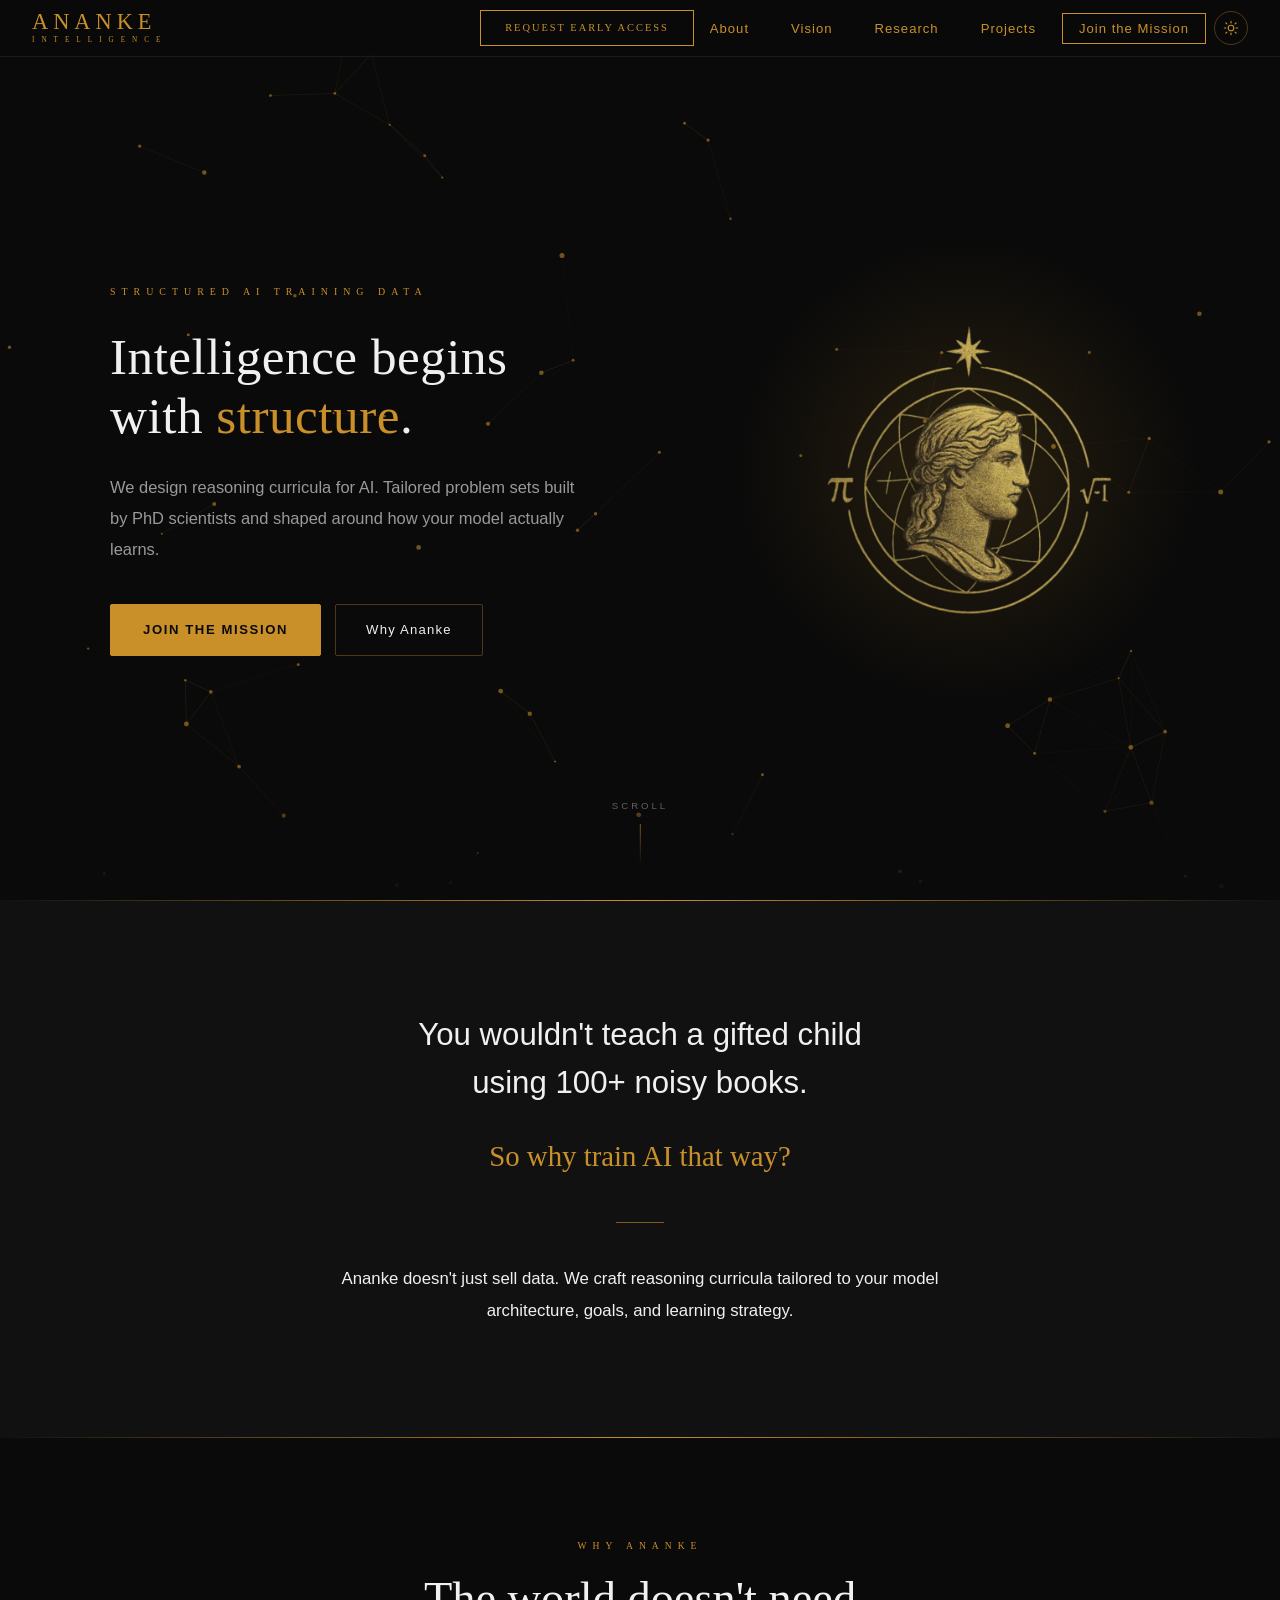
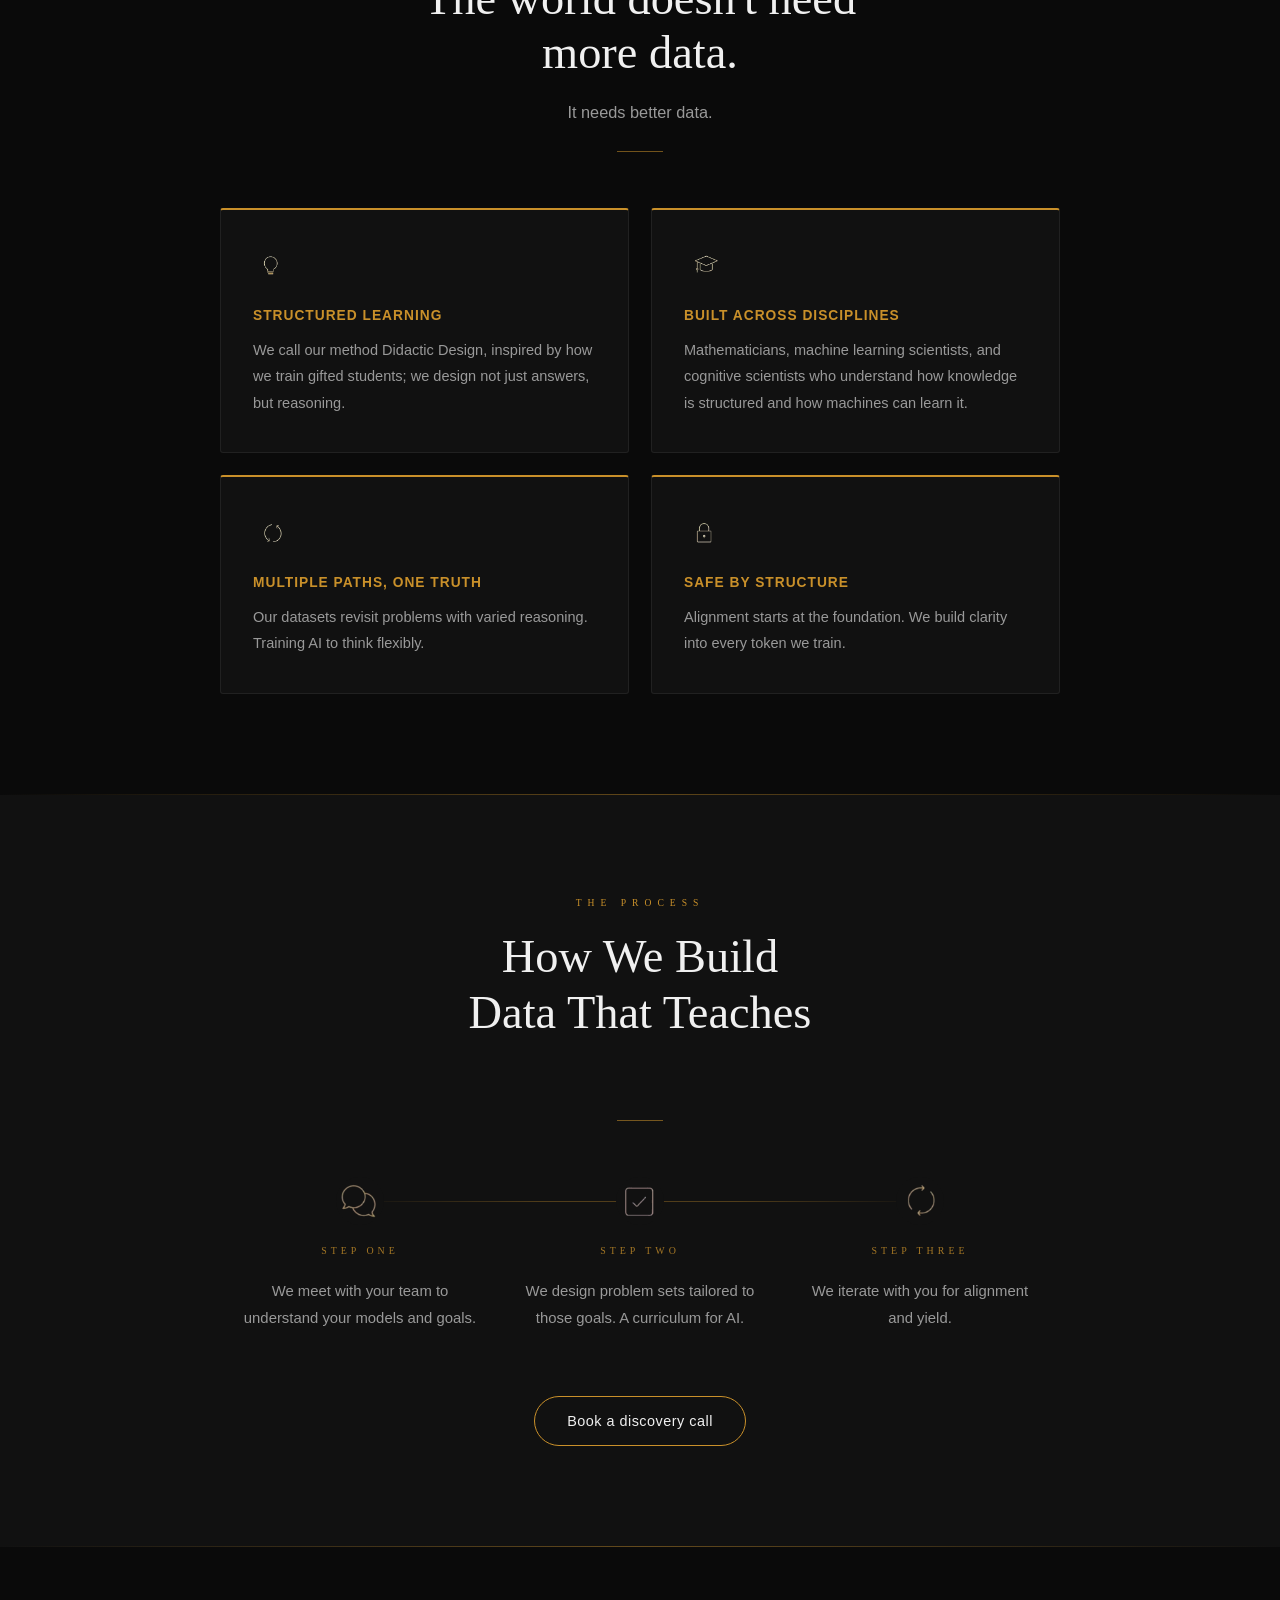
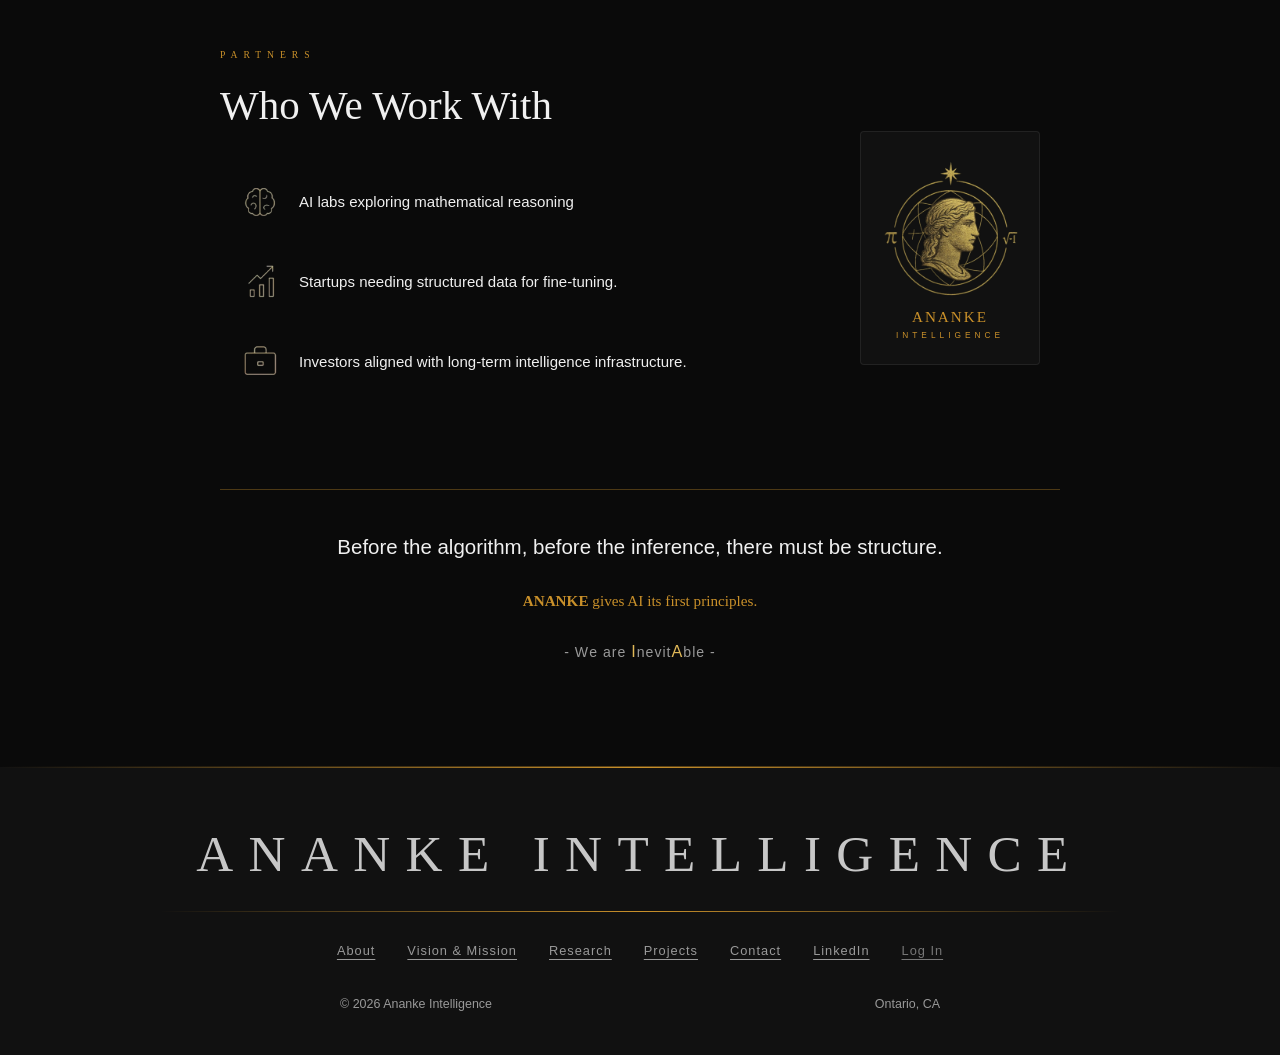
==== commit 889178a6: "Name the practitioners, not the degree, in the disciplines card Reverting the card body to the wordi" ====
--- a/index.html
+++ b/index.html
@@ -192,7 +192,7 @@
             <img src="pictures/icon_2_transparent.png" alt="" />
           </div>
           <h3>Built Across Disciplines</h3>
-          <p>PhDs in mathematics, machine learning, and cognitive science who understand how knowledge is structured and how machines can learn it.</p>
+          <p>Mathematicians, machine learning scientists, and cognitive scientists who understand how knowledge is structured and how machines can learn it.</p>
         </div>
         <div class="feature-card">
           <div class="feature-icon">
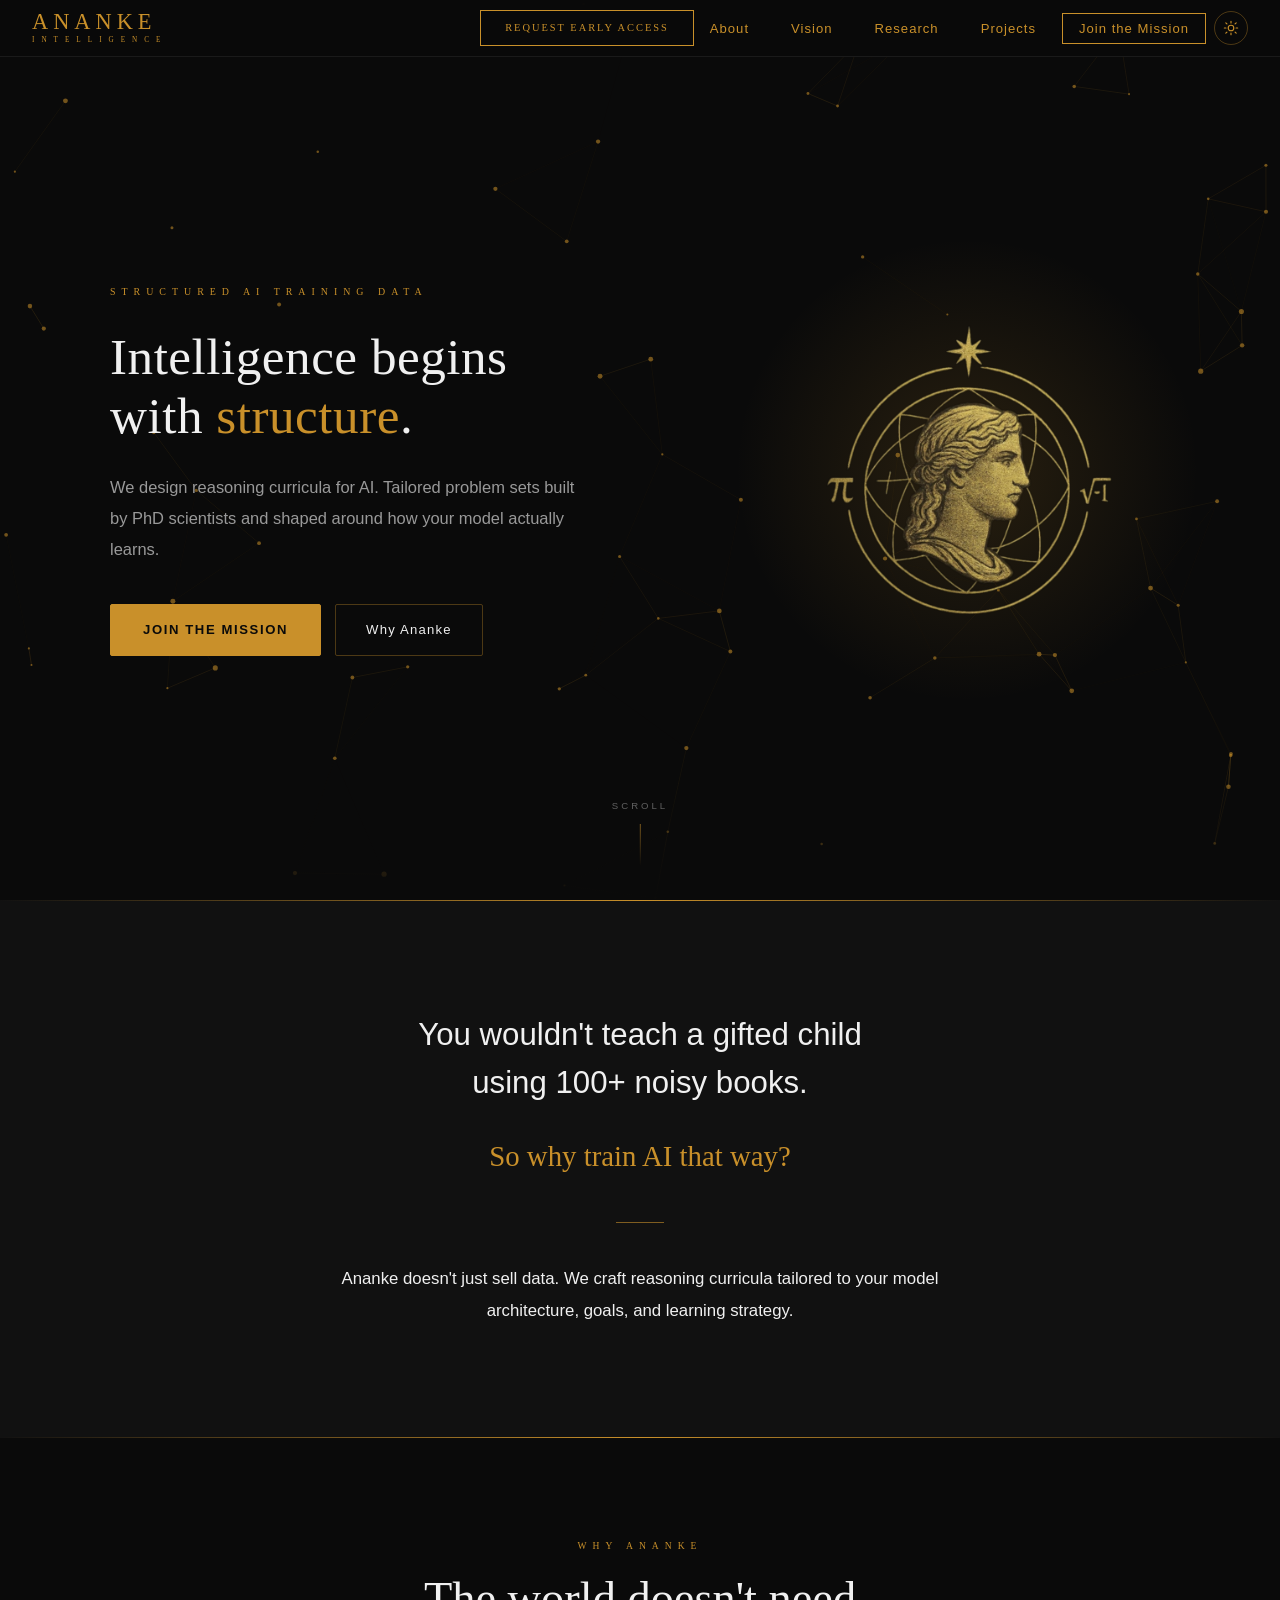
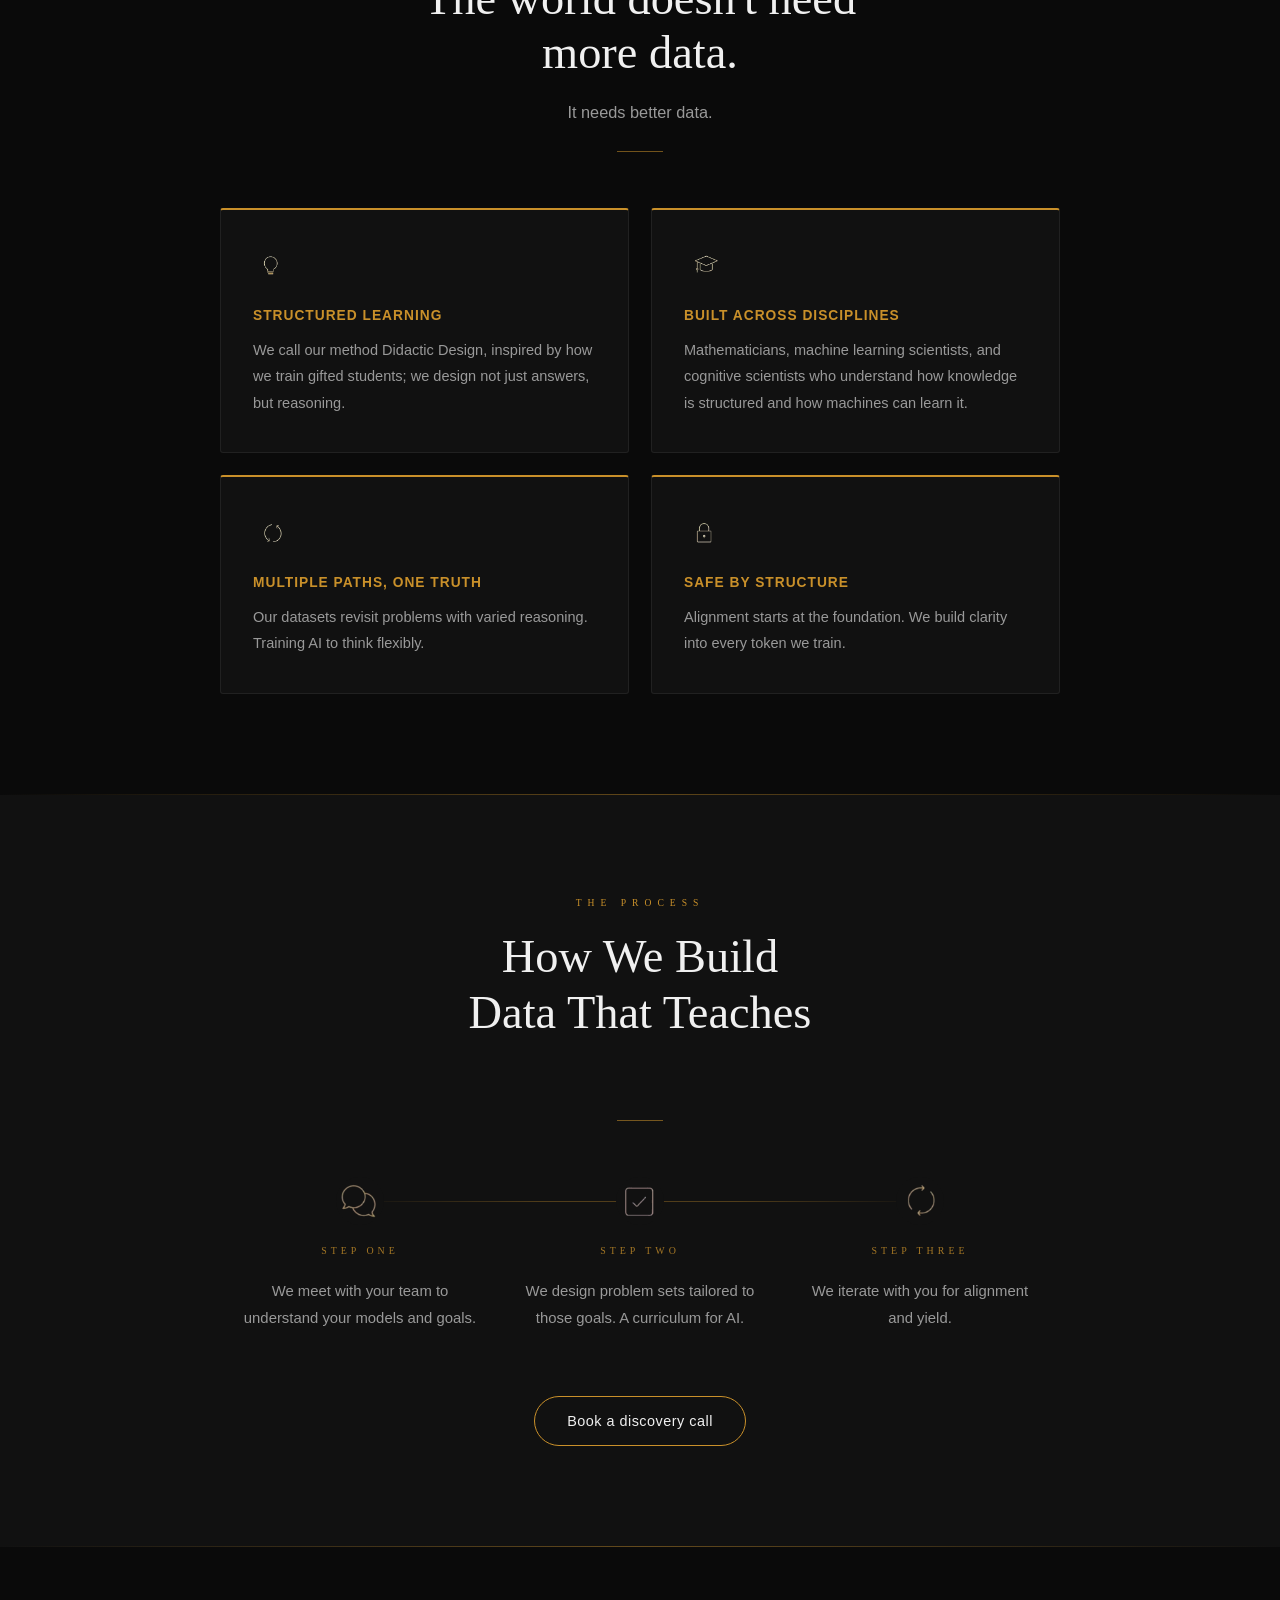
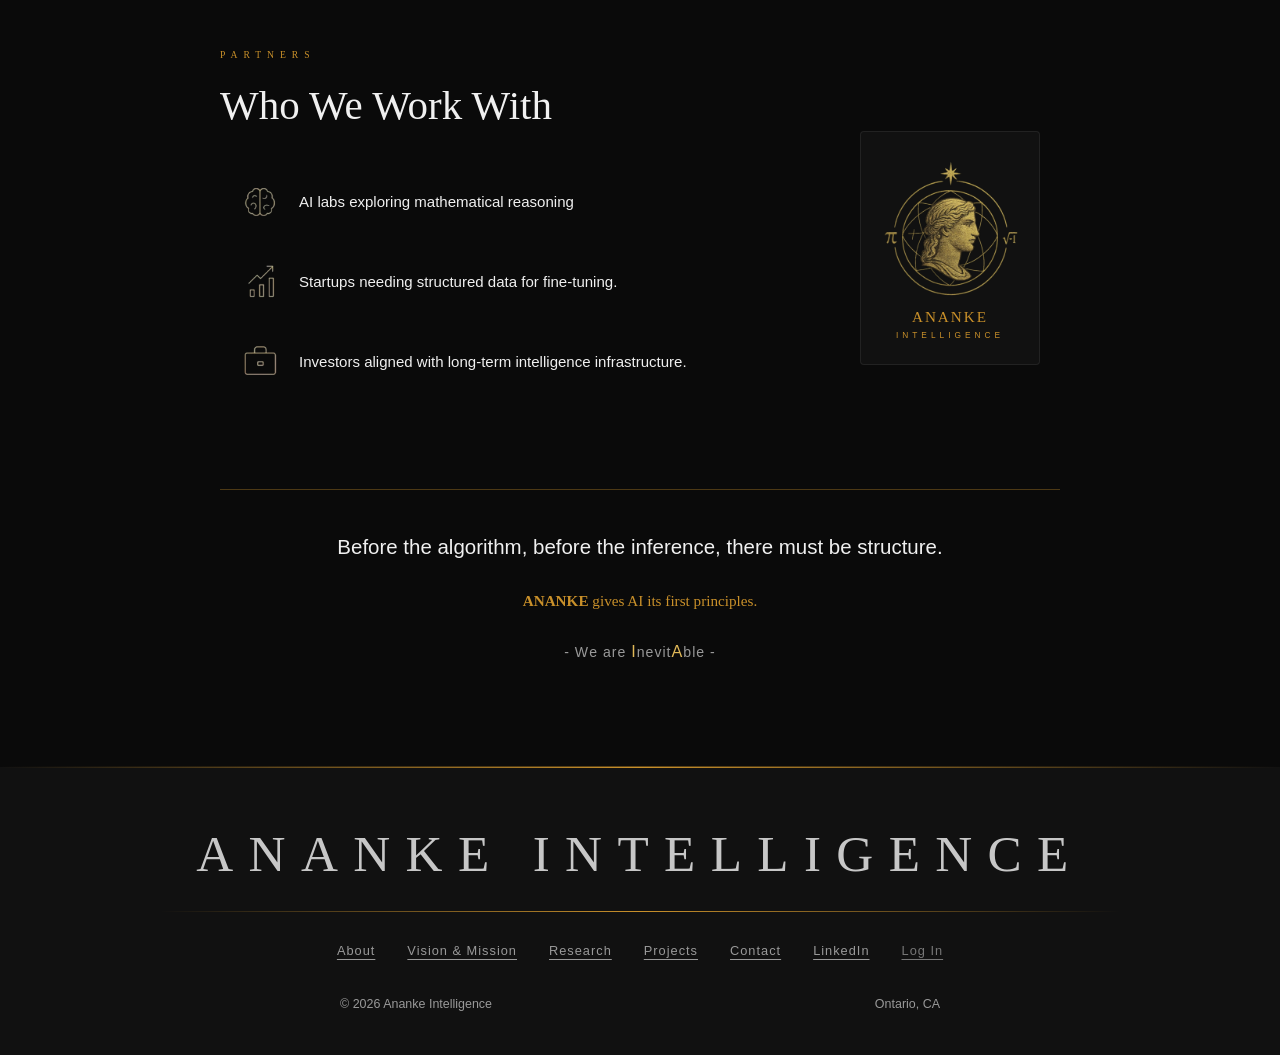
==== commit ceb0e1e3: "Point the Log In buttons at the platform's own domain The platform moved to app.anankeintelligence.c" ====
--- a/index.html
+++ b/index.html
@@ -115,7 +115,7 @@
     <a href="projects.html" onclick="closeMobileMenu()">Projects</a>
     <a href="contact.html" onclick="closeMobileMenu()">Join the Mission</a>
     <a href="contact.html" onclick="closeMobileMenu()" class="btn-mobile-access">Request Early Access</a>
-    <a href="https://ananke-platform.bradyalimedi.workers.dev" class="btn-mobile-login">Log In</a>
+    <a href="https://app.anankeintelligence.com" class="btn-mobile-login">Log In</a>
   </div>
 
   <!-- ═══════════════════════════════════════════
@@ -304,7 +304,7 @@
       <a href="projects.html">Projects</a>
       <a href="contact.html">Contact</a>
       <a href="https://www.linkedin.com/company/ananke-intelligence" target="_blank" rel="noopener">LinkedIn</a>
-      <a href="https://ananke-platform.bradyalimedi.workers.dev" class="footer-login">Log In</a>
+      <a href="https://app.anankeintelligence.com" class="footer-login">Log In</a>
     </div>
     <div class="footer-bottom">
       <span>© 2026 Ananke Intelligence</span>
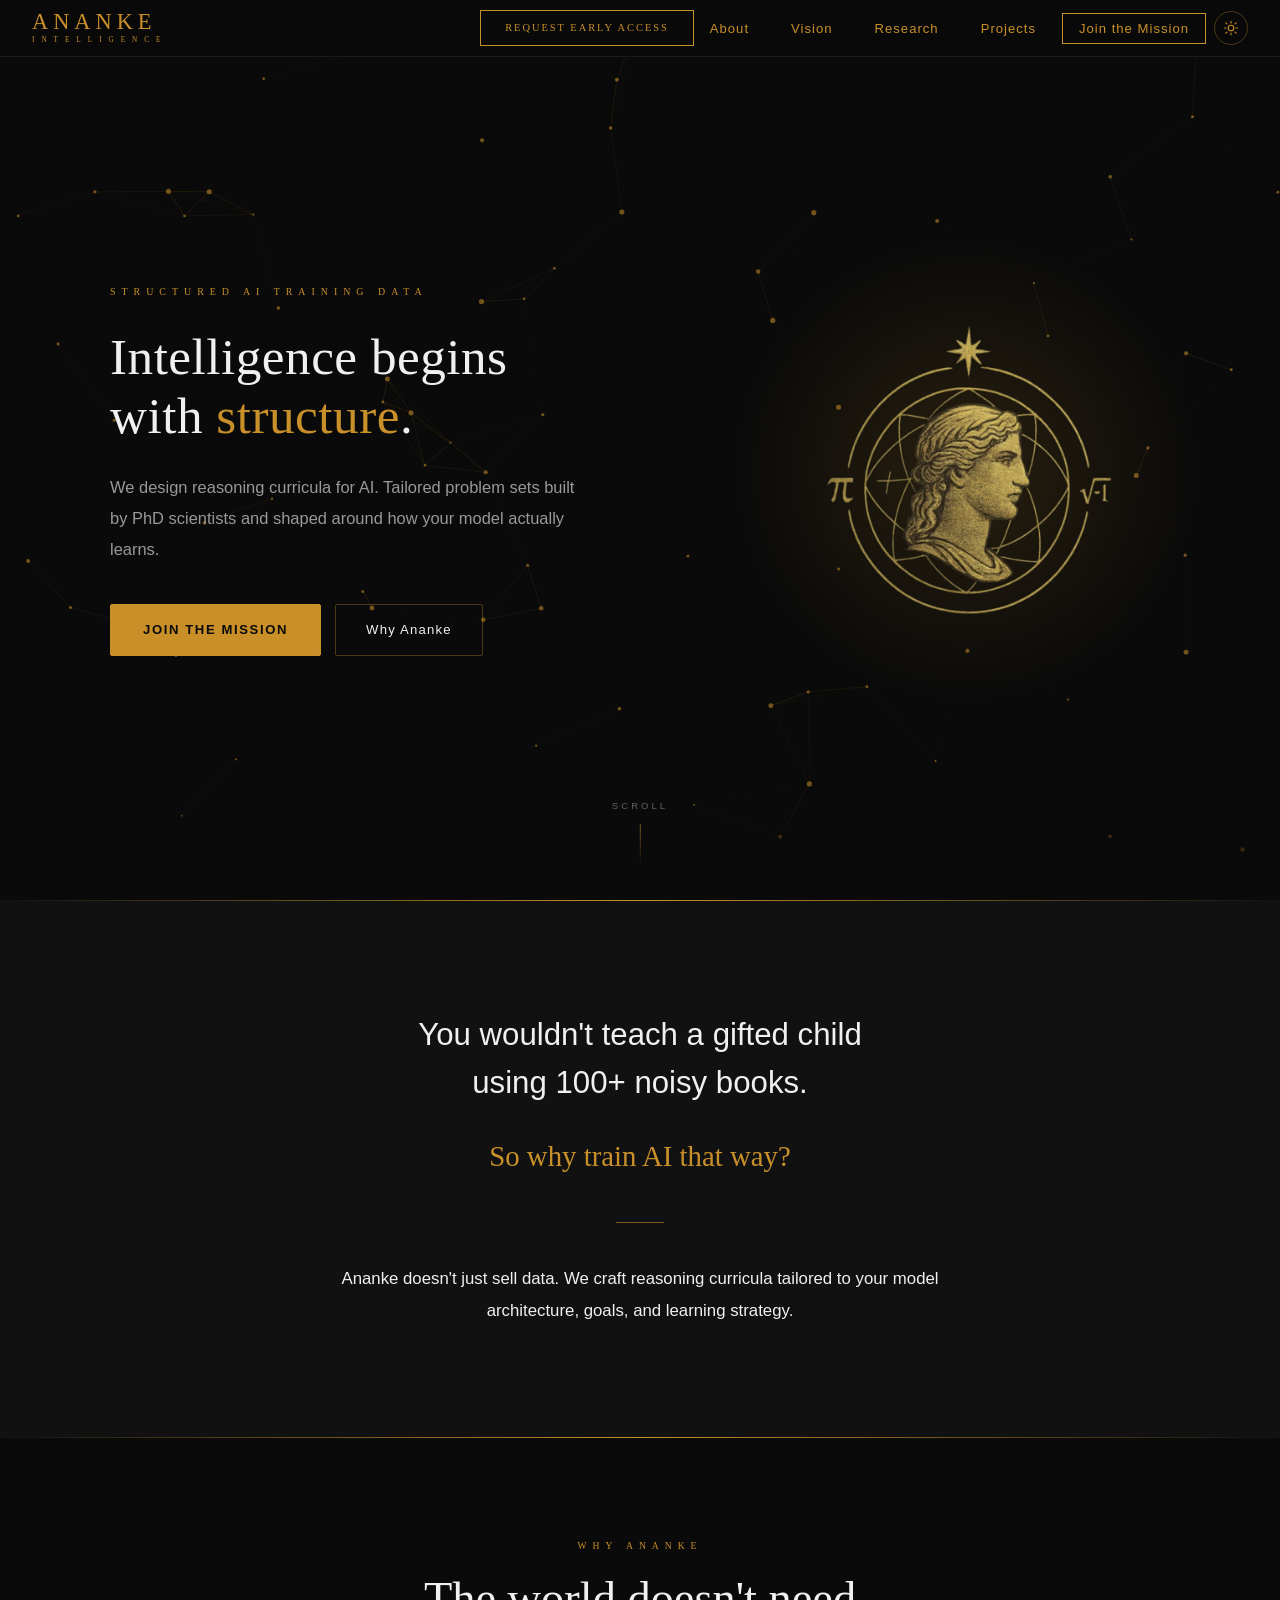
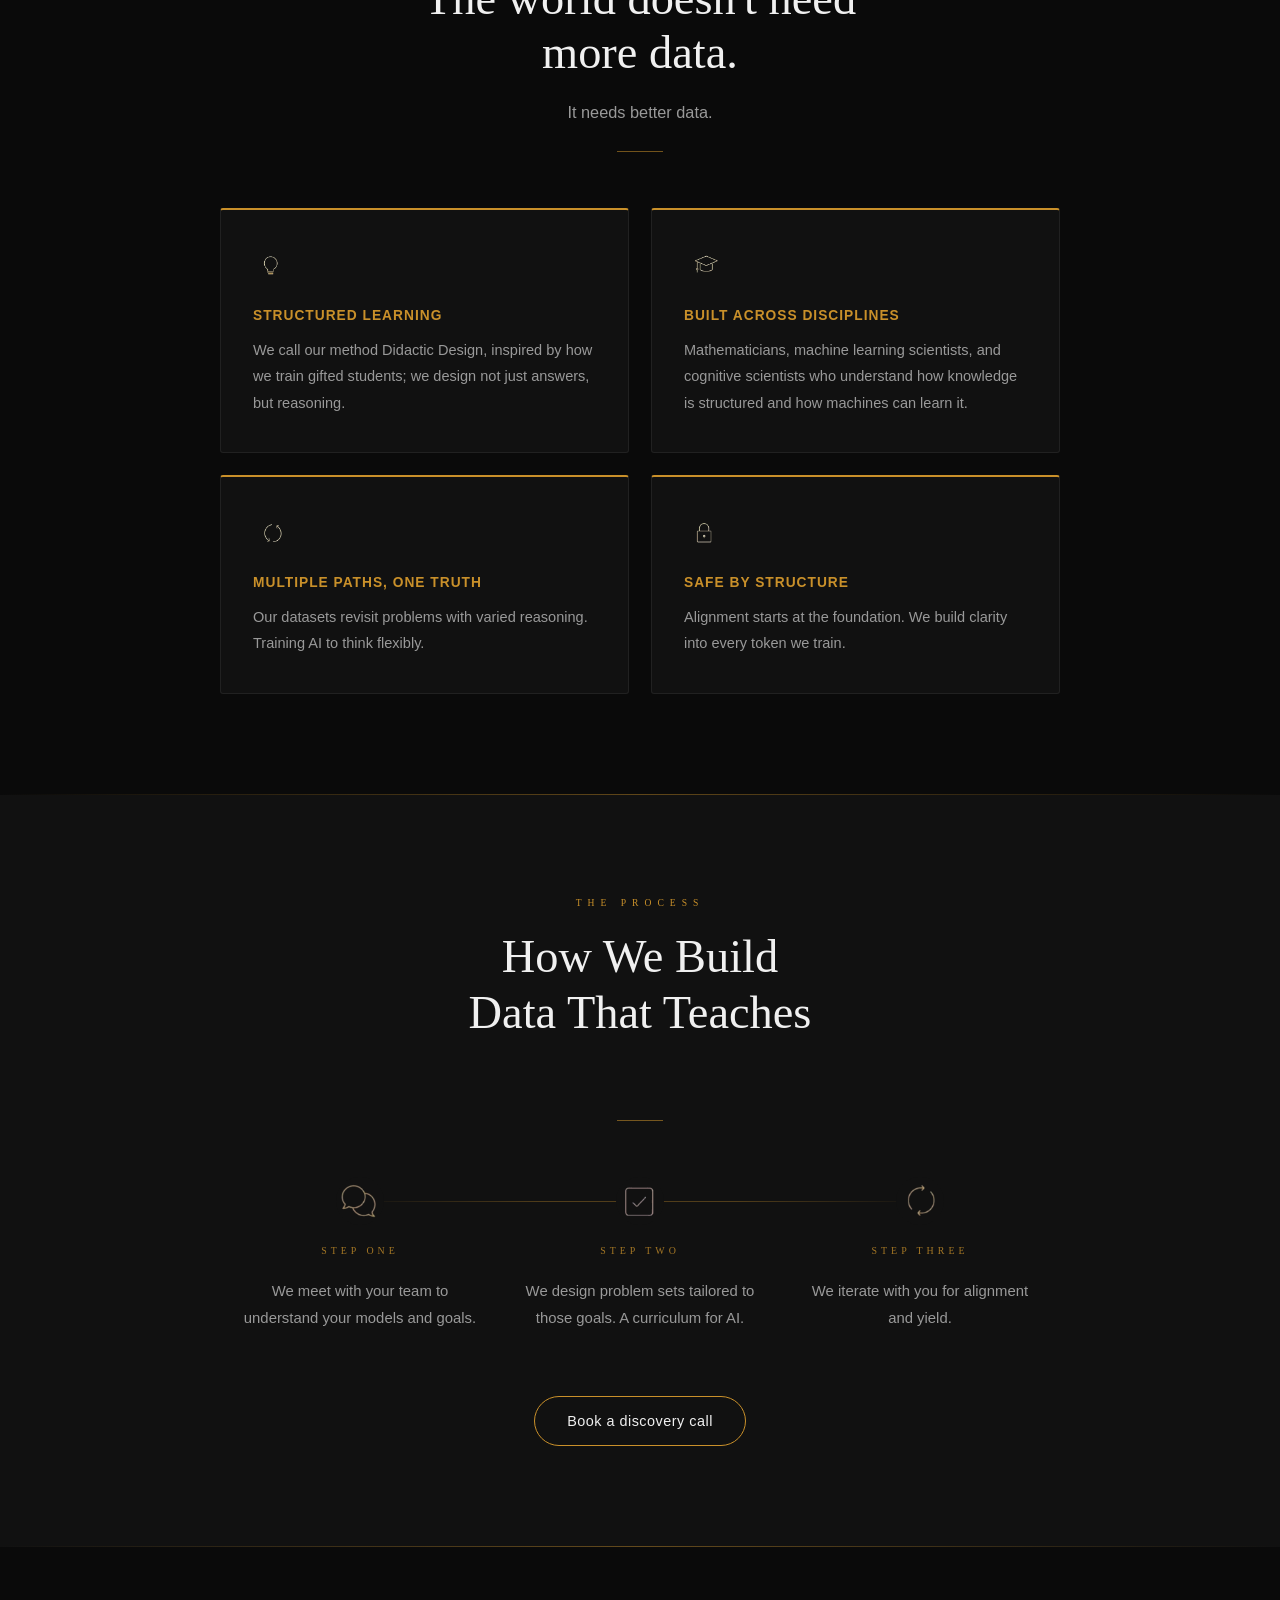
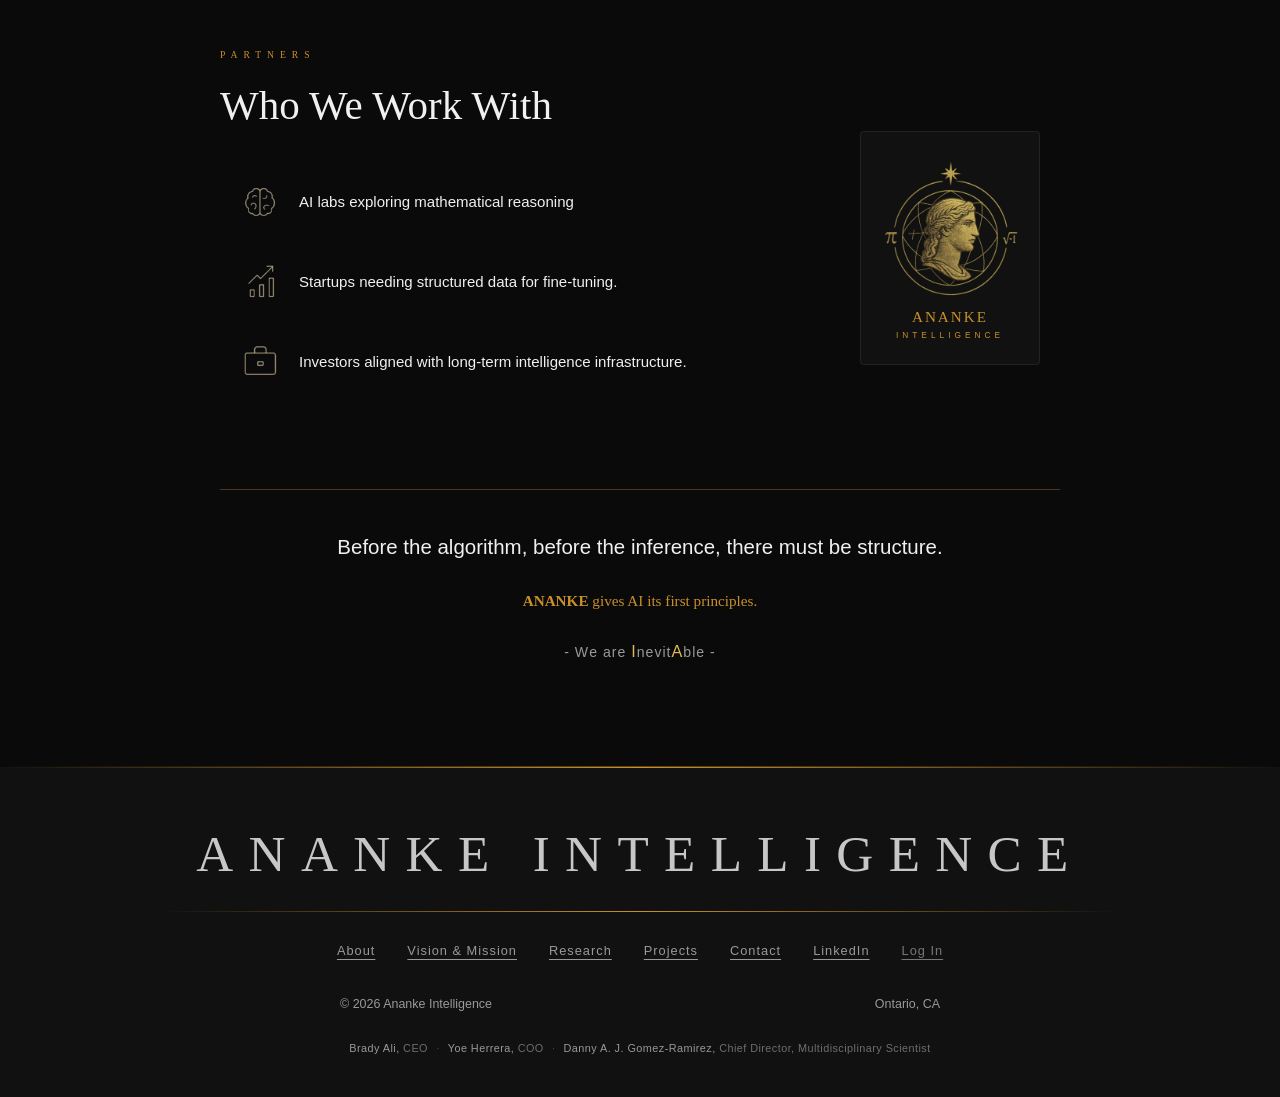
==== commit cc3212af: "Sign the footer with the three founders The team voted to put their names on the site while the comp" ====
--- a/index.html
+++ b/index.html
@@ -66,7 +66,7 @@
       } catch (e) {}
     })();
   </script>
-  <link rel="stylesheet" href="styles.css?v=11" />
+  <link rel="stylesheet" href="styles.css?v=12" />
   <link rel="preconnect" href="https://fonts.googleapis.com" />
   <link rel="preconnect" href="https://fonts.gstatic.com" crossorigin />
   <link href="https://fonts.googleapis.com/css2?family=Cinzel:wght@400;600;700;800;900&family=Lato:wght@300;400;700&display=swap" rel="stylesheet" />
@@ -310,8 +310,15 @@
       <span>© 2026 Ananke Intelligence</span>
       <span>Ontario, CA</span>
     </div>
+    <div class="footer-people">
+      <span>Brady Ali, <span class="role">CEO</span></span>
+      <span class="sep">&middot;</span>
+      <span>Yoe Herrera, <span class="role">COO</span></span>
+      <span class="sep">&middot;</span>
+      <span>Danny A. J. Gomez-Ramirez, <span class="role">Chief Director, Multidisciplinary Scientist</span></span>
+    </div>
   </footer>
 
-  <script src="script.js?v=11"></script>
+  <script src="script.js?v=12"></script>
 </body>
 </html>
--- a/styles.css
+++ b/styles.css
@@ -1257,6 +1257,36 @@
   color: var(--gray);
 }
 
+/* Leadership credit. The company is still in stealth, so this is a signature
+   rather than a team section: no heading, no links, no photographs. It takes
+   the same colour as the copyright line directly above it and sits one step
+   smaller, so it reads as footer furniture — someone looking for a name finds
+   it, someone scanning the page does not stop here.
+   Roles are dimmer than names because the names are the part being disclosed. */
+.footer-people {
+  display: flex;
+  flex-wrap: wrap;
+  justify-content: center;
+  align-items: baseline;
+  max-width: 640px;
+  margin: 24px auto 0;
+  font-size: 0.68rem;
+  letter-spacing: 0.04em;
+  line-height: 1.7;
+  color: var(--gray);
+}
+
+.footer-people .role {
+  opacity: 0.68;
+}
+
+/* The separator earns its own element so it can be dropped on narrow screens,
+   where the line stacks and a middot between stacked rows reads as debris. */
+.footer-people .sep {
+  opacity: 0.38;
+  margin: 0 0.75em;
+}
+
 /* ═══════════════════════════════════════════
    RESEARCH PAGE
 ═══════════════════════════════════════════ */
@@ -2049,6 +2079,14 @@
     flex-direction: column;
     align-items: center;
     gap: 6px;
+  }
+
+  .footer-people {
+    flex-direction: column;
+    gap: 2px;
+  }
+  .footer-people .sep {
+    display: none;
   }
 
   .contact-page-header,
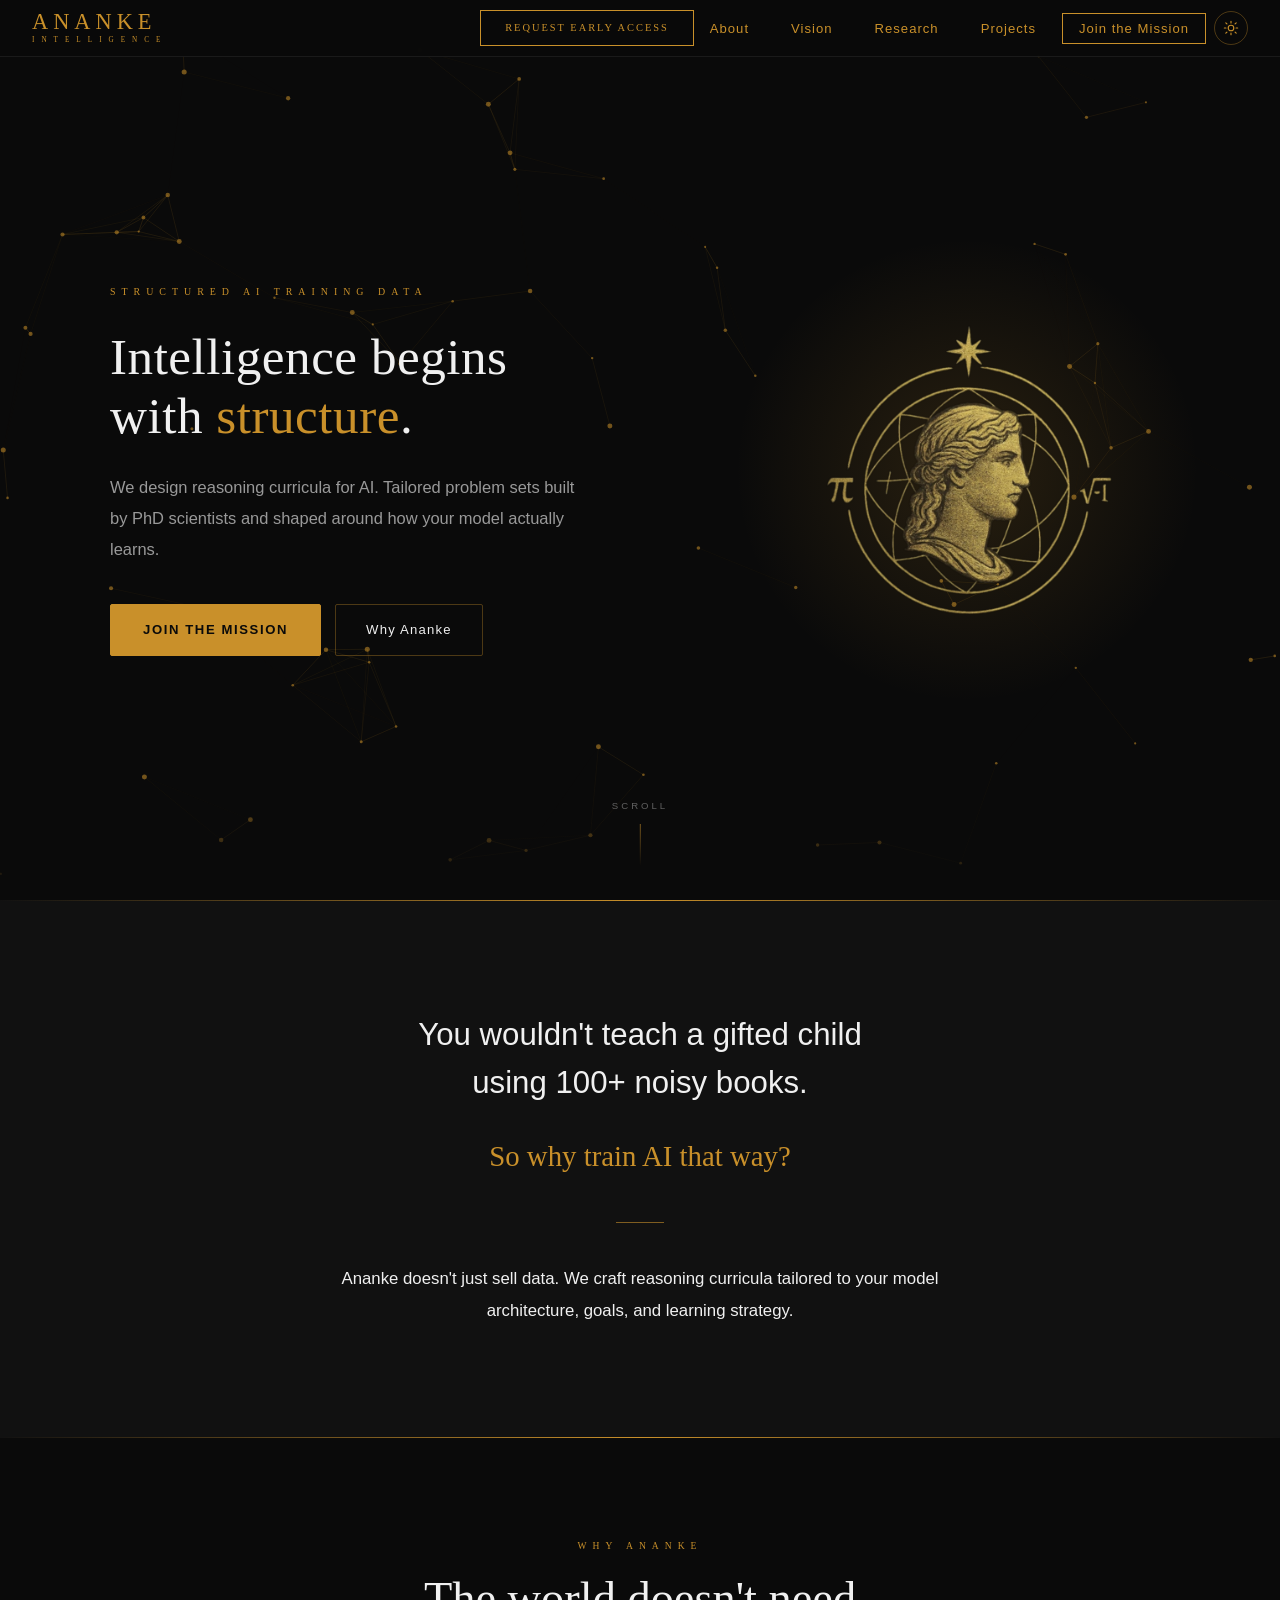
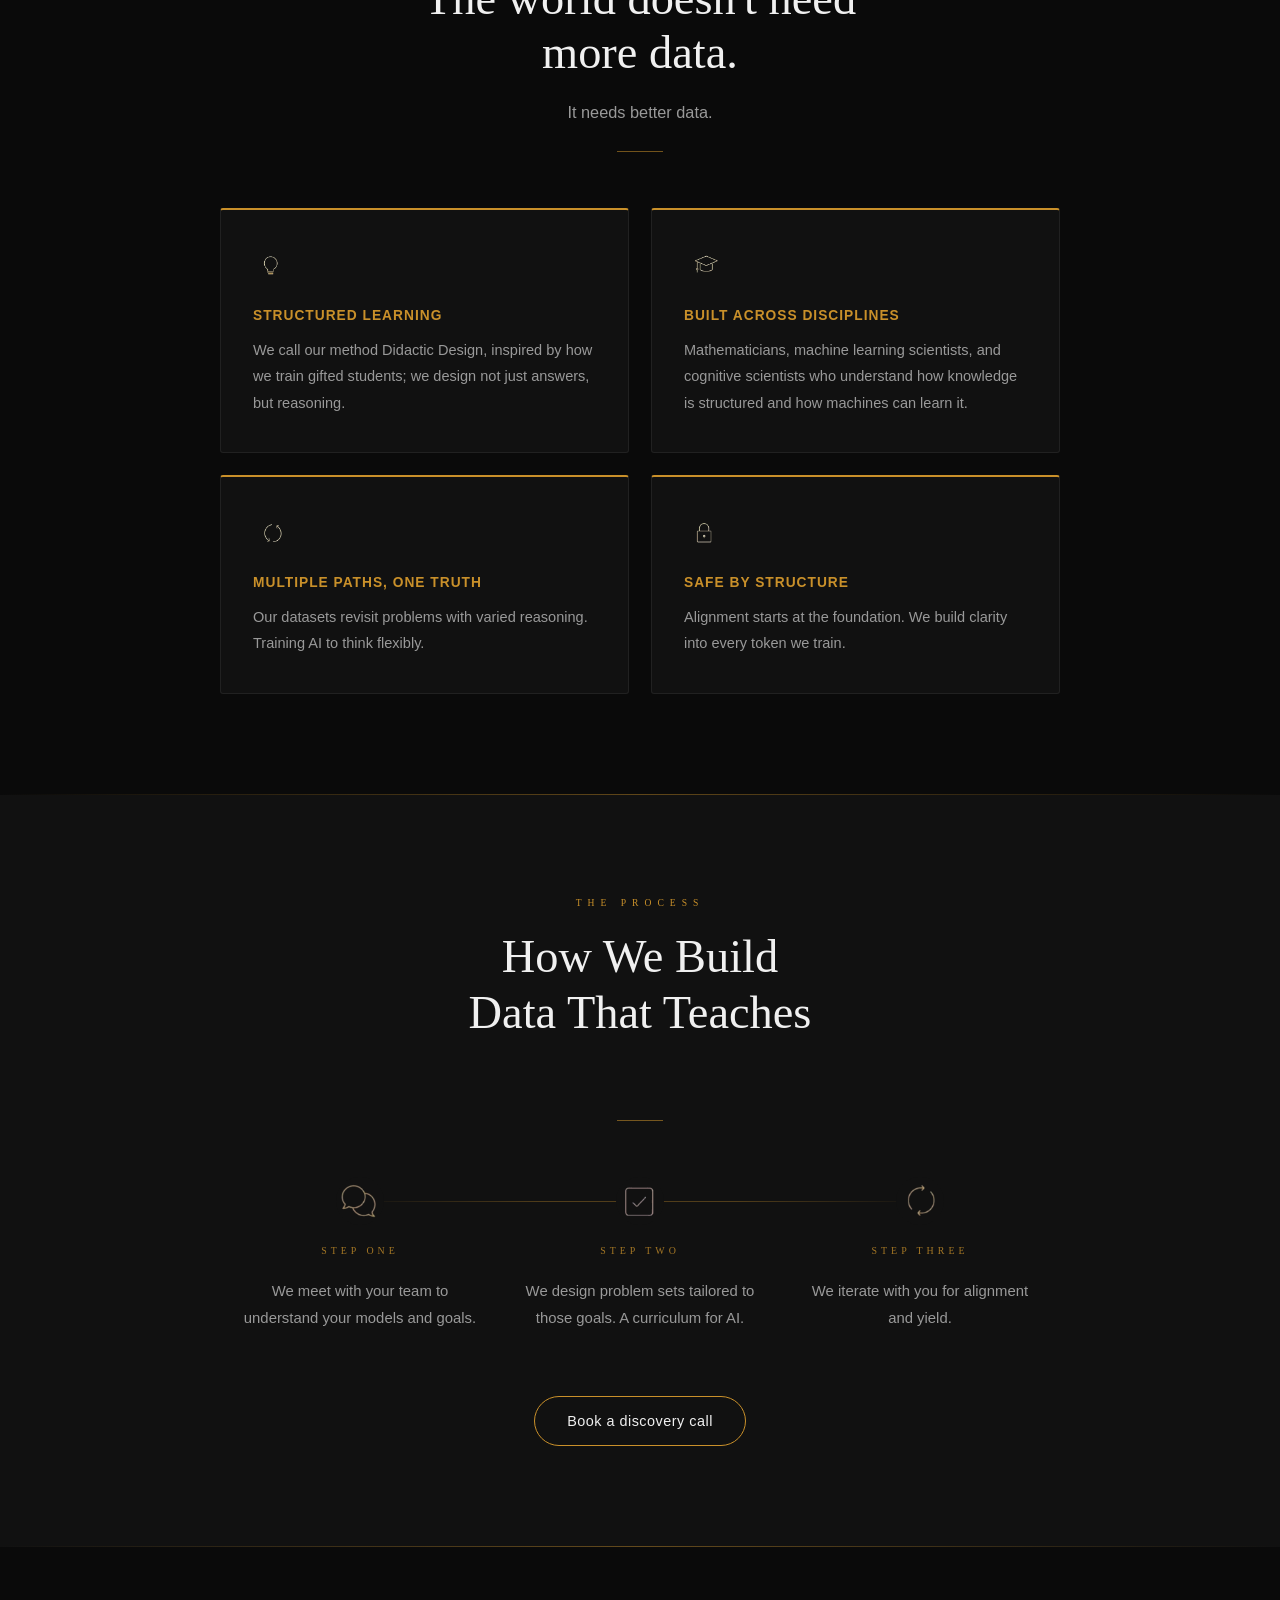
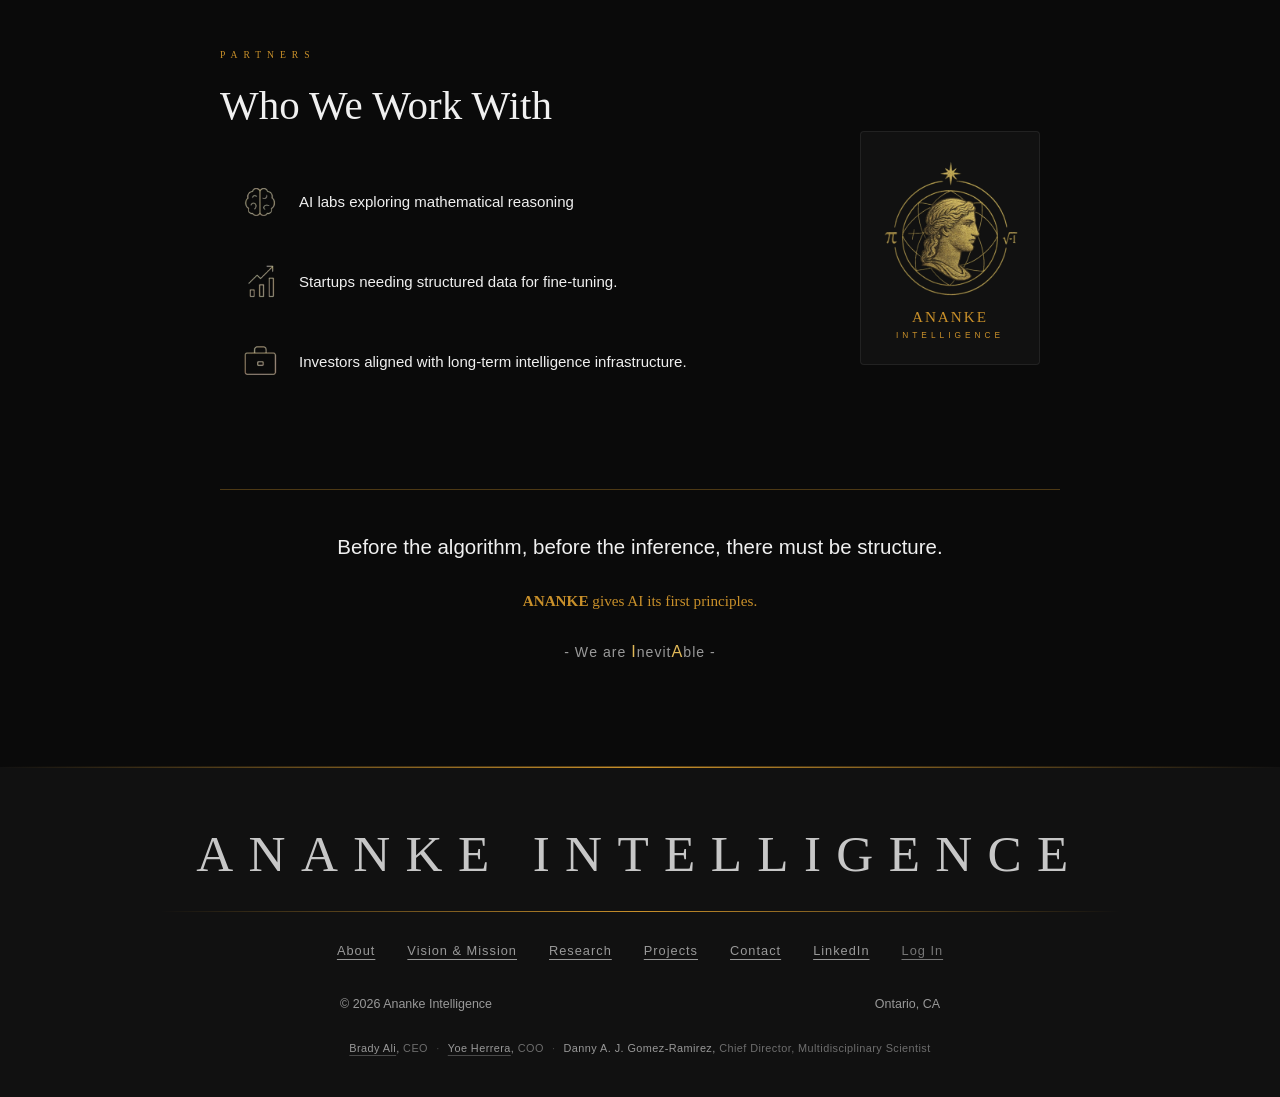
==== commit 1bfffcb0: "Let two of the founders' names carry their own links Yoe asked for a LinkedIn icon beneath his name." ====
--- a/index.html
+++ b/index.html
@@ -66,7 +66,7 @@
       } catch (e) {}
     })();
   </script>
-  <link rel="stylesheet" href="styles.css?v=12" />
+  <link rel="stylesheet" href="styles.css?v=13" />
   <link rel="preconnect" href="https://fonts.googleapis.com" />
   <link rel="preconnect" href="https://fonts.gstatic.com" crossorigin />
   <link href="https://fonts.googleapis.com/css2?family=Cinzel:wght@400;600;700;800;900&family=Lato:wght@300;400;700&display=swap" rel="stylesheet" />
@@ -311,14 +311,14 @@
       <span>Ontario, CA</span>
     </div>
     <div class="footer-people">
-      <span>Brady Ali, <span class="role">CEO</span></span>
+      <span><a href="https://bradyalimedi.com/" target="_blank" rel="noopener">Brady Ali</a>, <span class="role">CEO</span></span>
       <span class="sep">&middot;</span>
-      <span>Yoe Herrera, <span class="role">COO</span></span>
+      <span><a href="https://www.linkedin.com/in/yoeherrera/" target="_blank" rel="noopener">Yoe Herrera</a>, <span class="role">COO</span></span>
       <span class="sep">&middot;</span>
       <span>Danny A. J. Gomez-Ramirez, <span class="role">Chief Director, Multidisciplinary Scientist</span></span>
     </div>
   </footer>
 
-  <script src="script.js?v=12"></script>
+  <script src="script.js?v=13"></script>
 </body>
 </html>
--- a/styles.css
+++ b/styles.css
@@ -1280,6 +1280,30 @@
   opacity: 0.68;
 }
 
+/* The names carry their own links. An icon under each name would add a second
+   visual element per person, and since the destinations differ in kind -- a
+   LinkedIn profile, a personal site, and nothing at all for the third -- that
+   means two mismatched glyphs and a gap, which draws more attention than the
+   names do. A linked name adds nothing to the layout.
+
+   The underline is faint rather than absent. A link marked by colour alone
+   vanishes for anyone who cannot pick that colour out, and this is already the
+   quietest type on the page; a 25%-opacity rule keeps it findable without
+   making it loud. Gold on hover matches the footer nav above it. */
+.footer-people a {
+  color: inherit;
+  text-decoration: underline;
+  text-decoration-thickness: 1px;
+  text-underline-offset: 3px;
+  text-decoration-color: rgba(var(--text-rgb), 0.25);
+  transition: color 0.2s ease, text-decoration-color 0.2s ease;
+}
+
+.footer-people a:hover {
+  color: var(--gold);
+  text-decoration-color: var(--gold);
+}
+
 /* The separator earns its own element so it can be dropped on narrow screens,
    where the line stacks and a middot between stacked rows reads as debris. */
 .footer-people .sep {
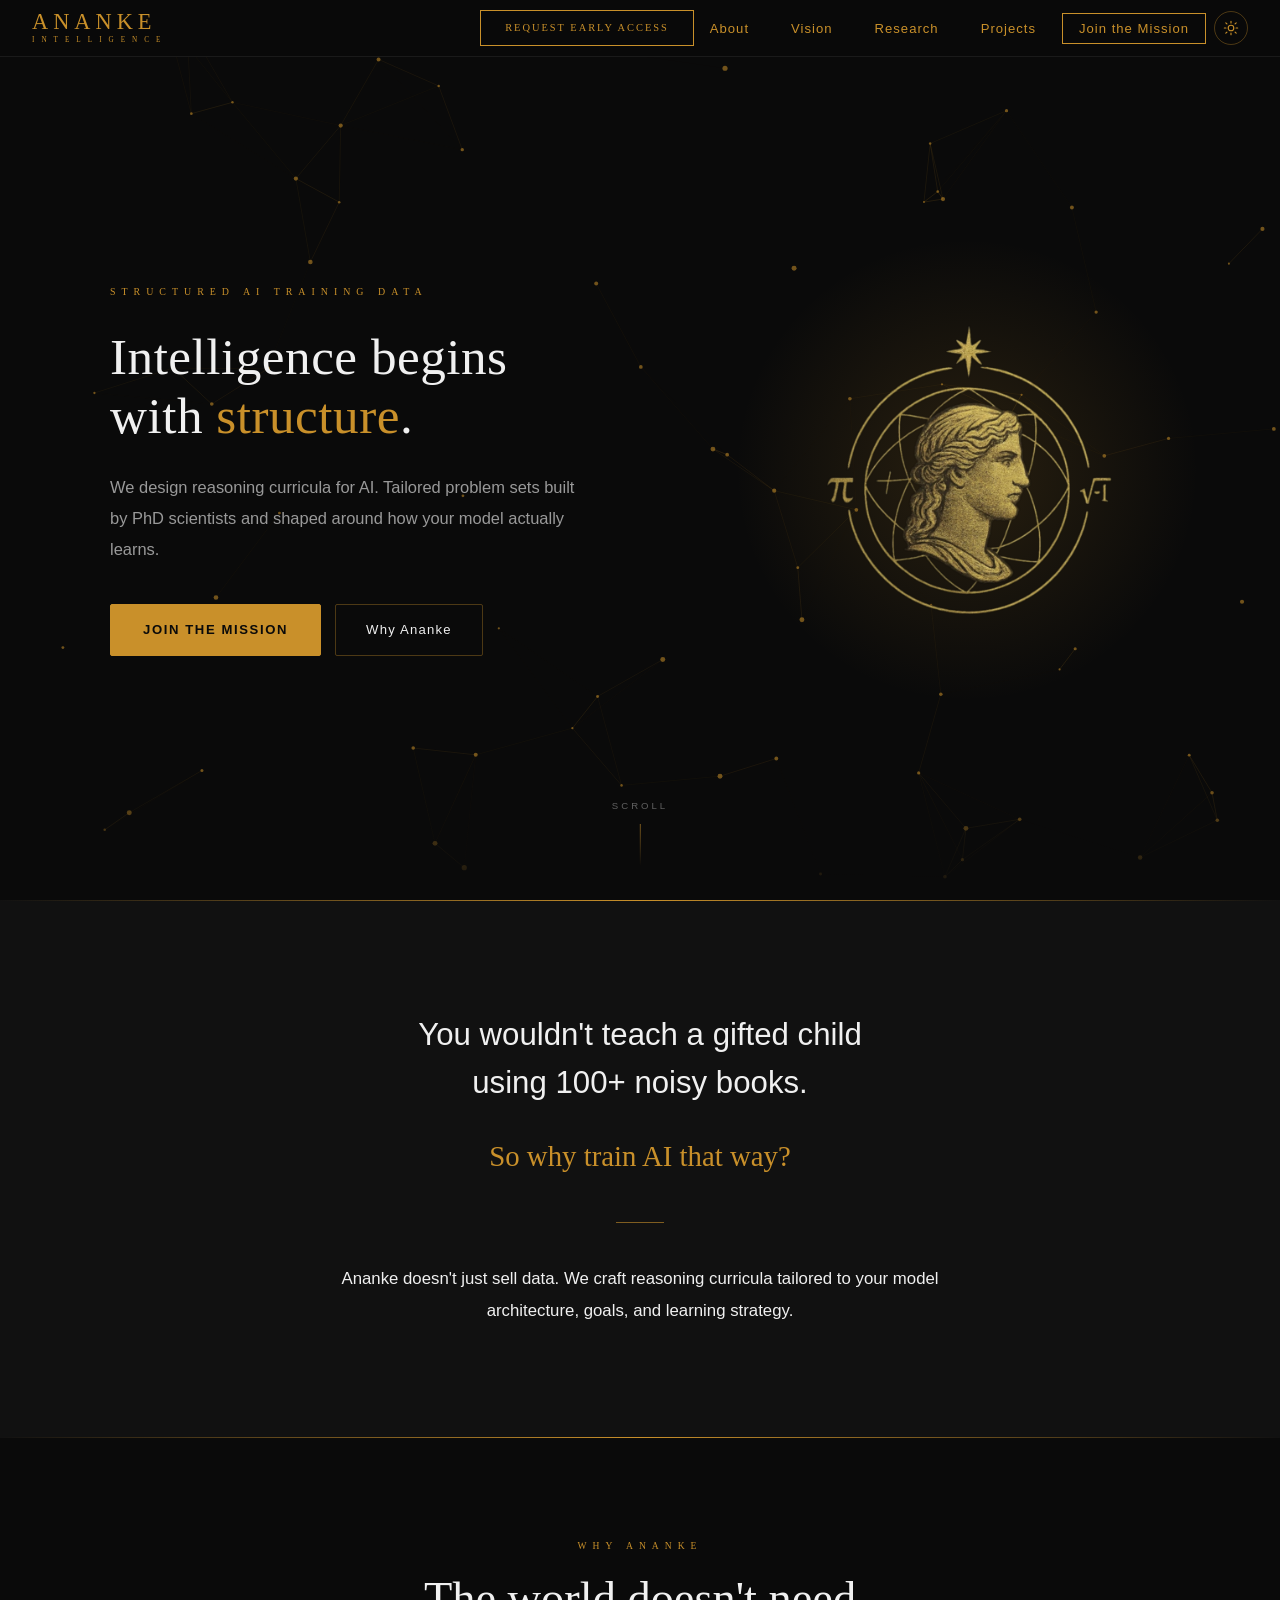
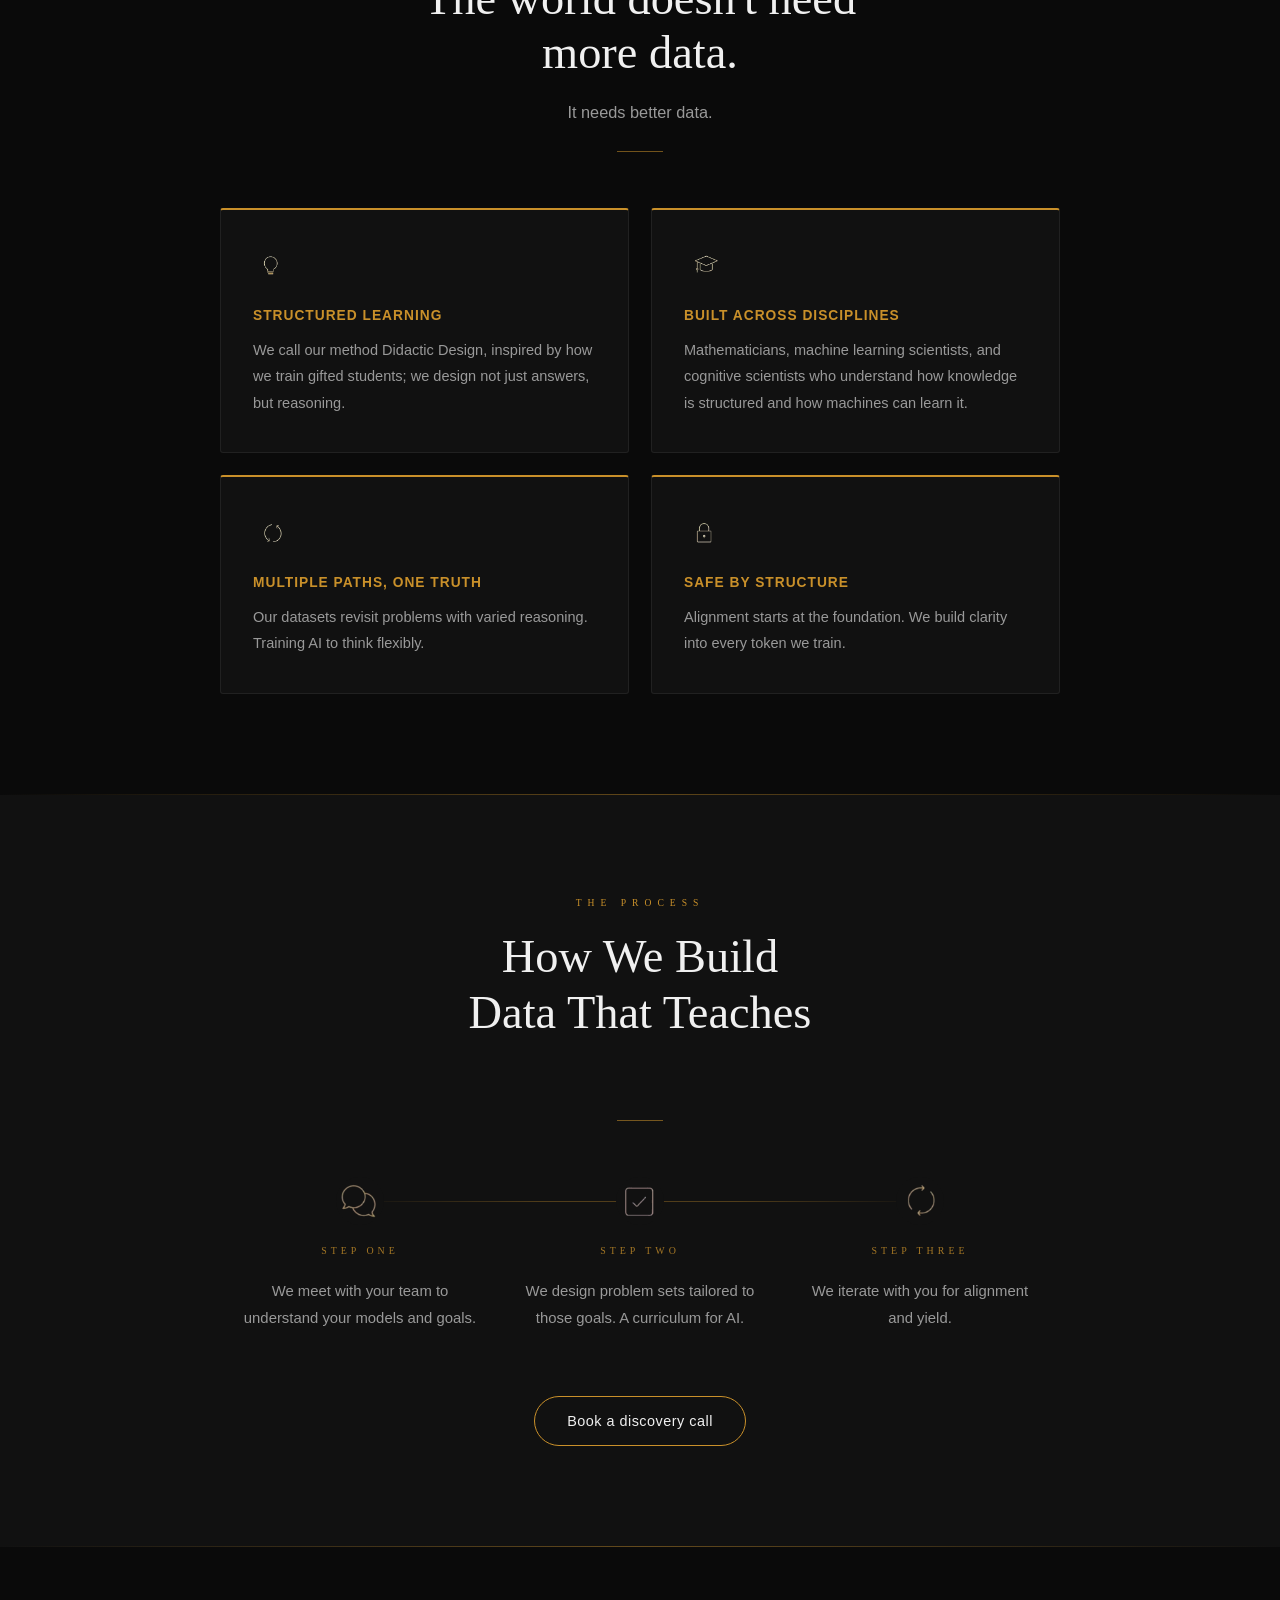
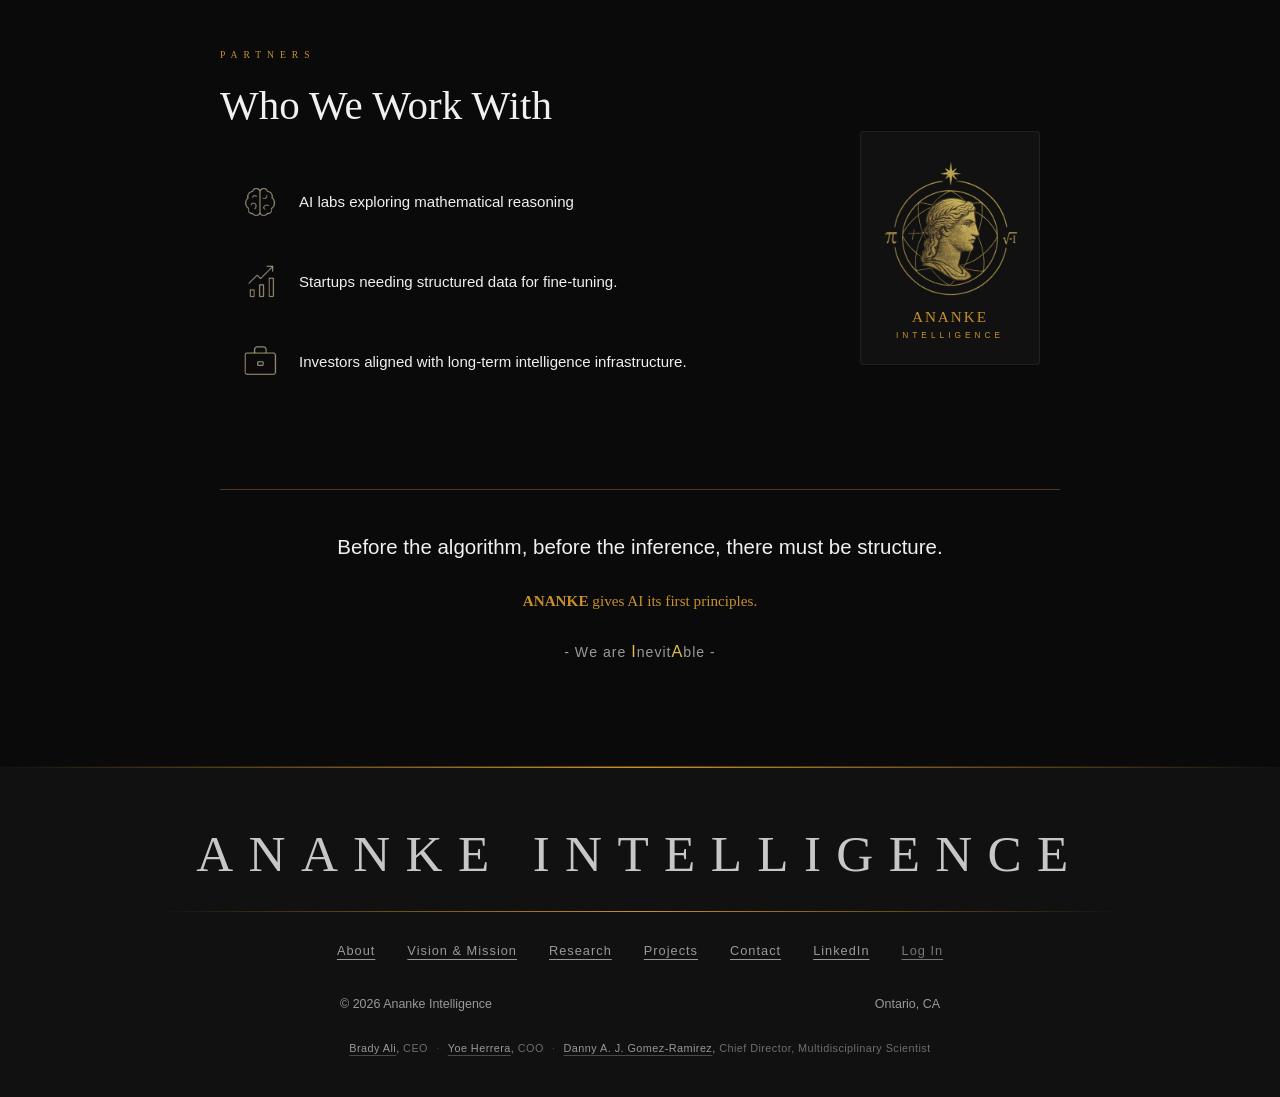
==== commit 7c889ee2: "Link Danny's name as well, completing the row All three names now carry their own destination, which" ====
--- a/index.html
+++ b/index.html
@@ -315,7 +315,7 @@
       <span class="sep">&middot;</span>
       <span><a href="https://www.linkedin.com/in/yoeherrera/" target="_blank" rel="noopener">Yoe Herrera</a>, <span class="role">COO</span></span>
       <span class="sep">&middot;</span>
-      <span>Danny A. J. Gomez-Ramirez, <span class="role">Chief Director, Multidisciplinary Scientist</span></span>
+      <span><a href="https://www.daj-gomezramirez.com/" target="_blank" rel="noopener">Danny A. J. Gomez-Ramirez</a>, <span class="role">Chief Director, Multidisciplinary Scientist</span></span>
     </div>
   </footer>
 
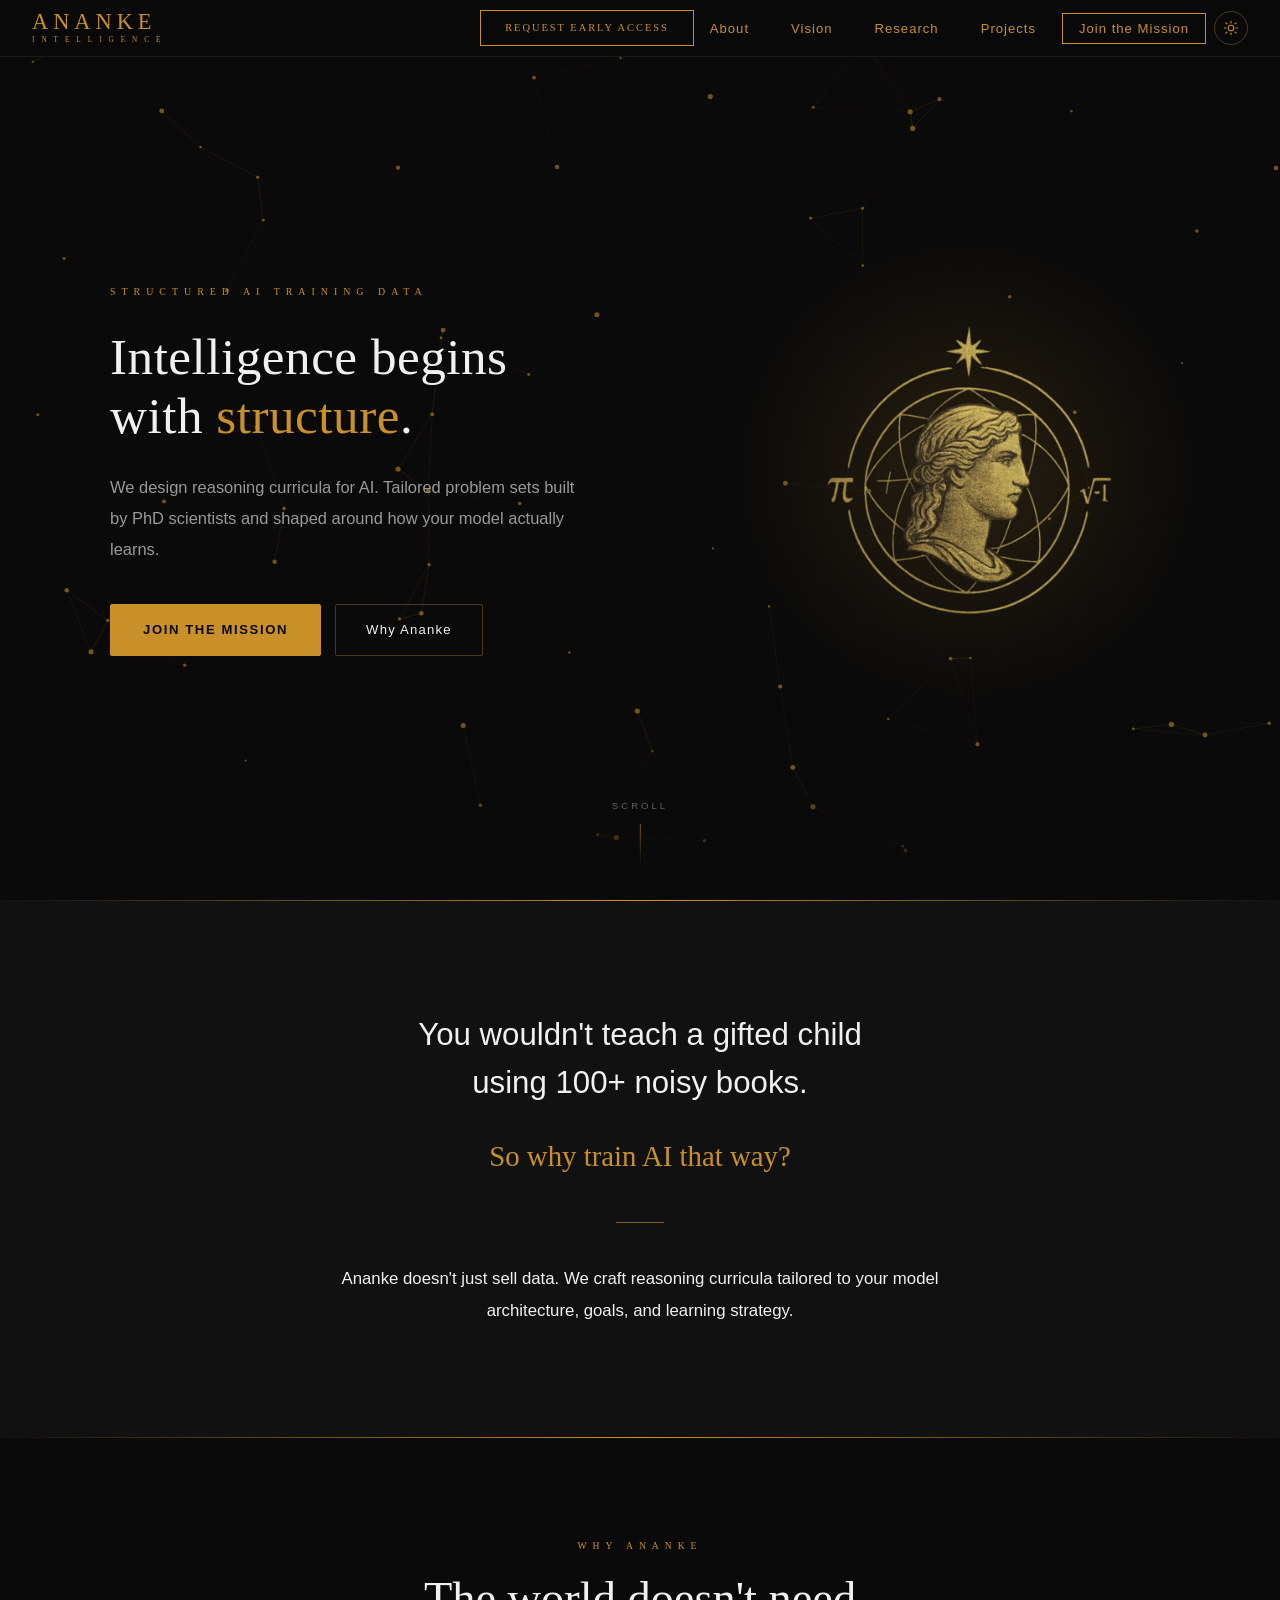
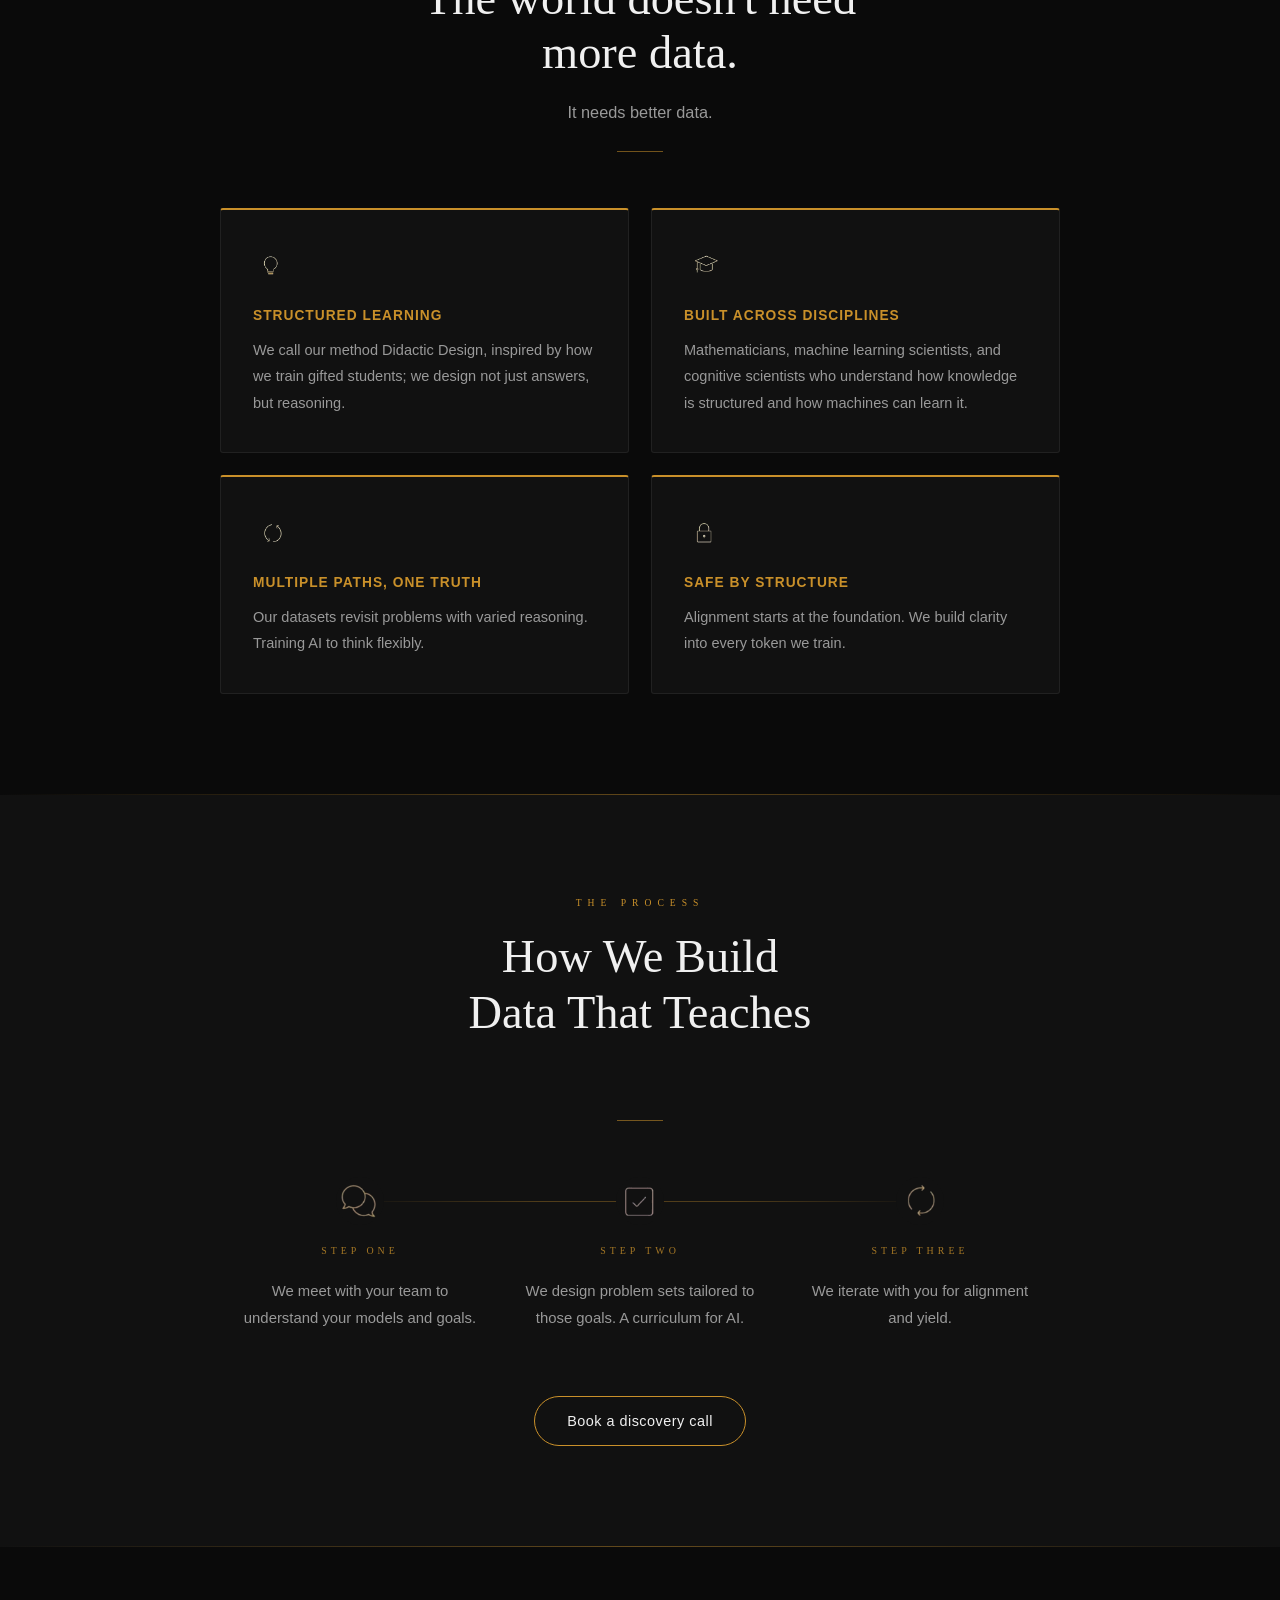
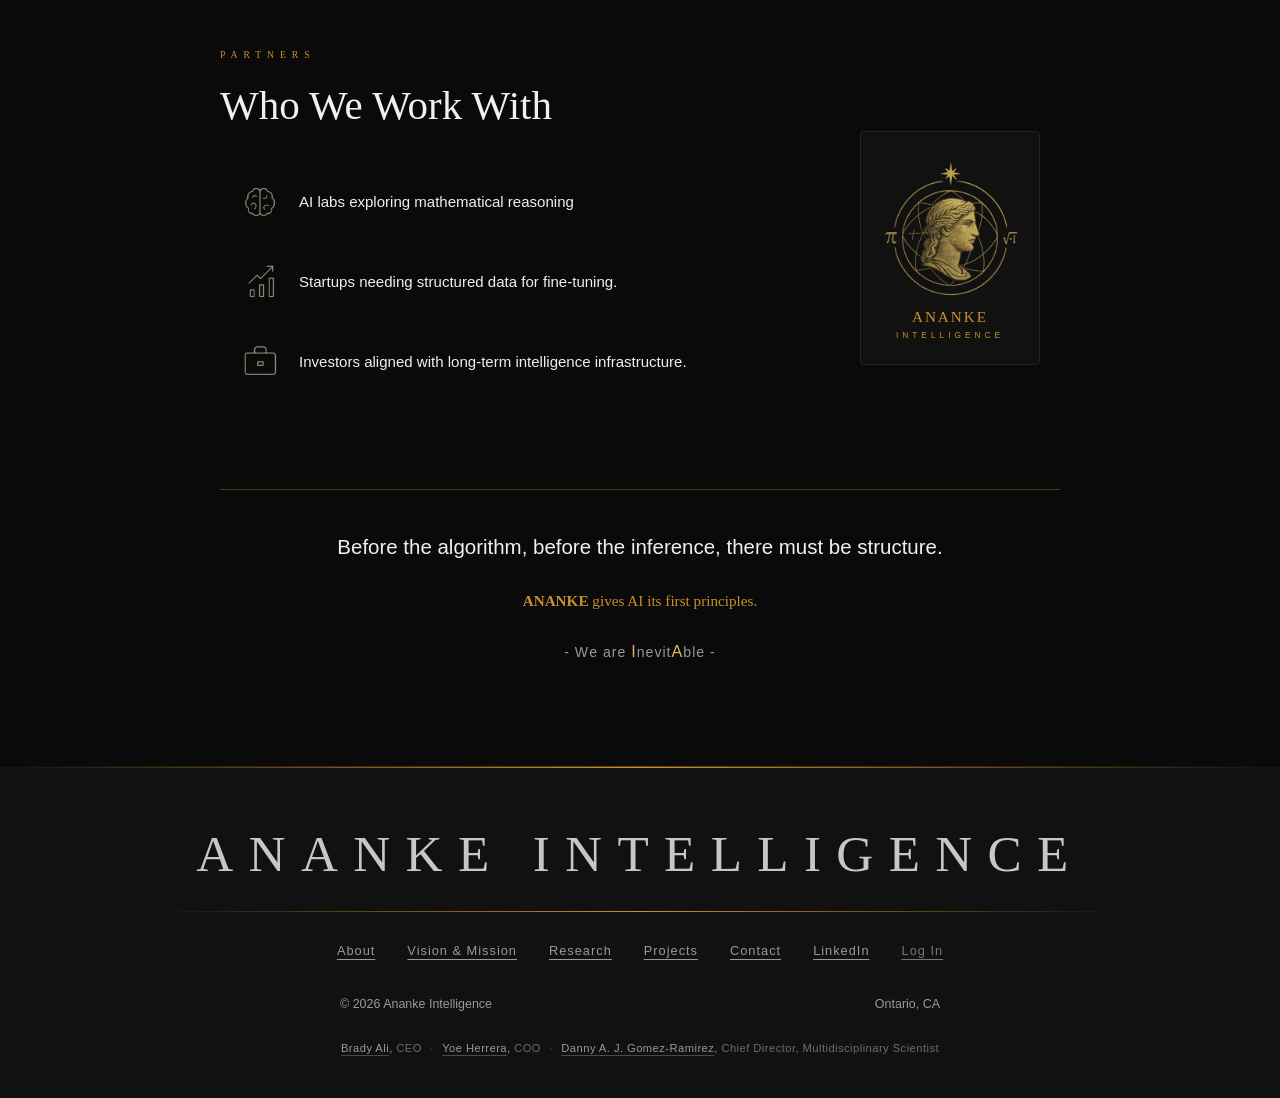
==== commit b6382f10: "Nudge the founder credit up to 11.2px Danny asked for it slightly larger. It was 0.68rem, which at t" ====
--- a/index.html
+++ b/index.html
@@ -66,7 +66,7 @@
       } catch (e) {}
     })();
   </script>
-  <link rel="stylesheet" href="styles.css?v=13" />
+  <link rel="stylesheet" href="styles.css?v=14" />
   <link rel="preconnect" href="https://fonts.googleapis.com" />
   <link rel="preconnect" href="https://fonts.gstatic.com" crossorigin />
   <link href="https://fonts.googleapis.com/css2?family=Cinzel:wght@400;600;700;800;900&family=Lato:wght@300;400;700&display=swap" rel="stylesheet" />
@@ -319,6 +319,6 @@
     </div>
   </footer>
 
-  <script src="script.js?v=13"></script>
+  <script src="script.js?v=14"></script>
 </body>
 </html>
--- a/styles.css
+++ b/styles.css
@@ -1270,7 +1270,7 @@
   align-items: baseline;
   max-width: 640px;
   margin: 24px auto 0;
-  font-size: 0.68rem;
+  font-size: 0.70rem;
   letter-spacing: 0.04em;
   line-height: 1.7;
   color: var(--gray);
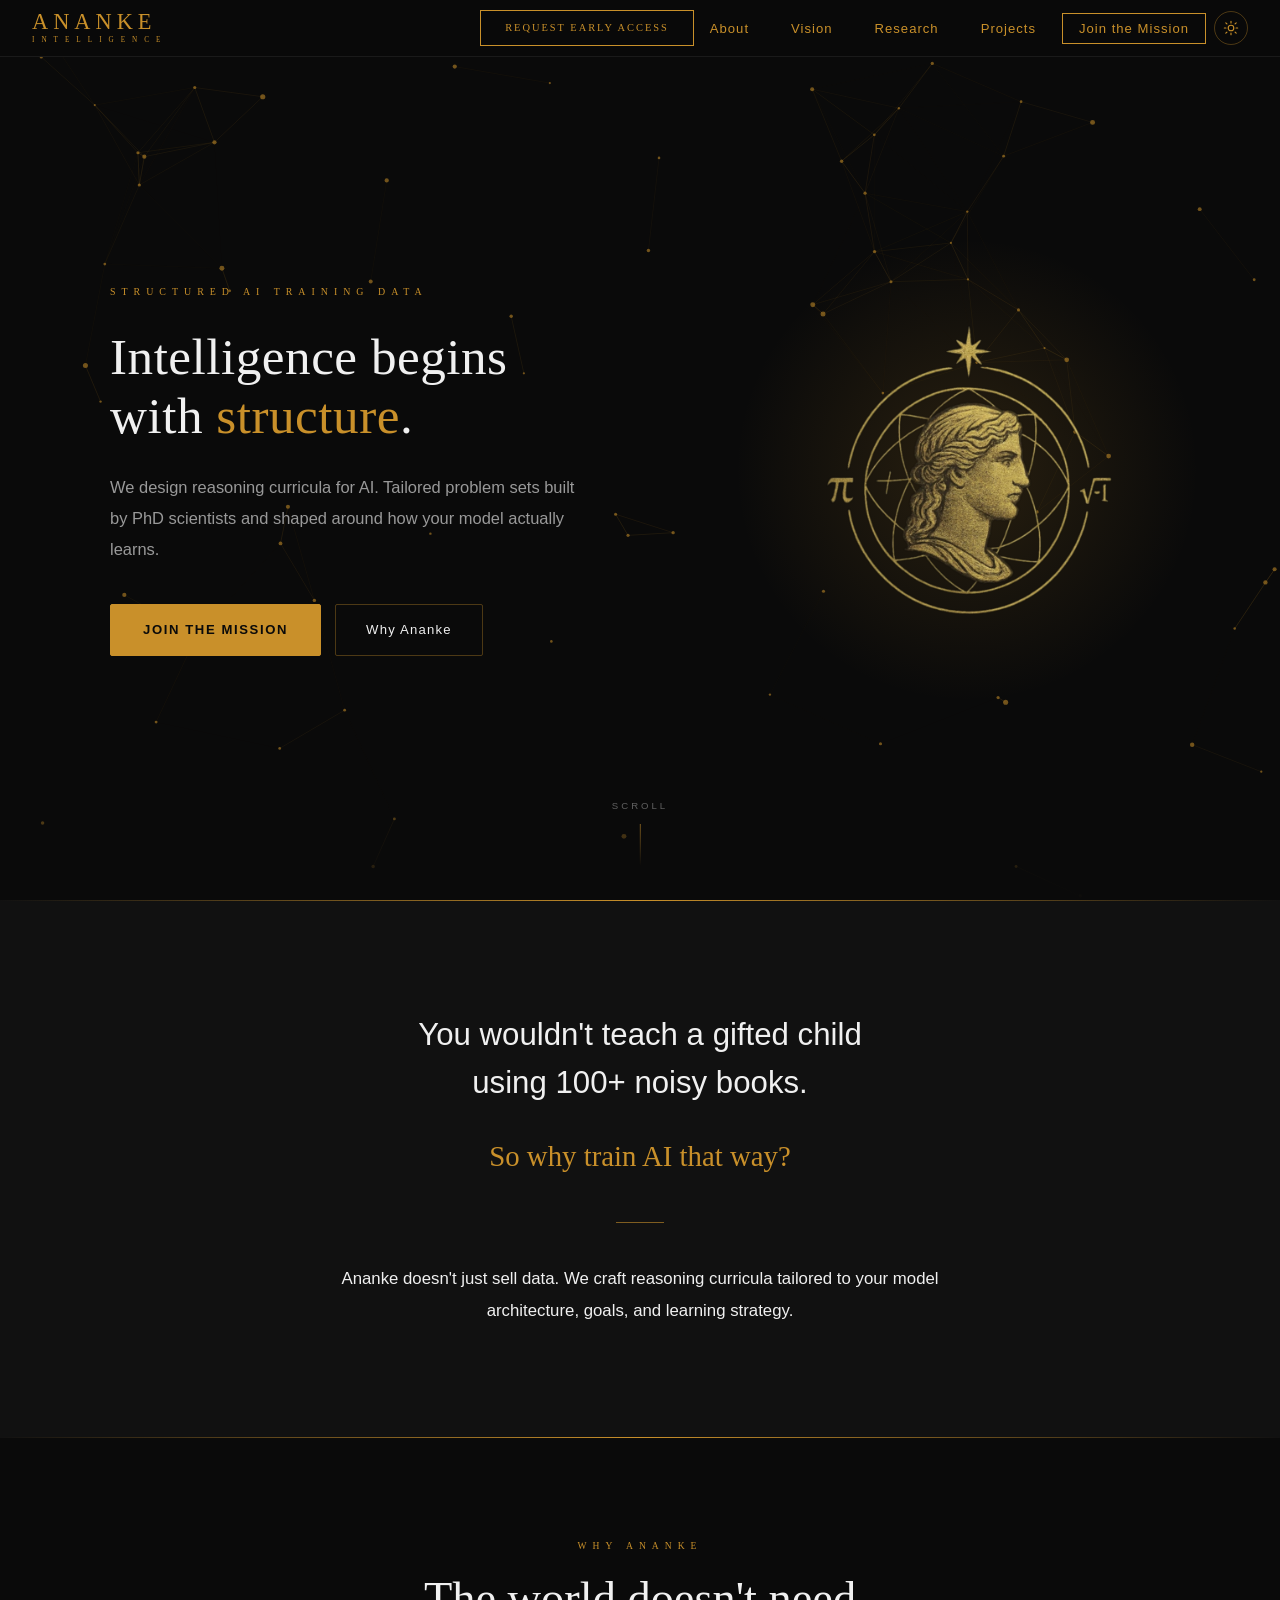
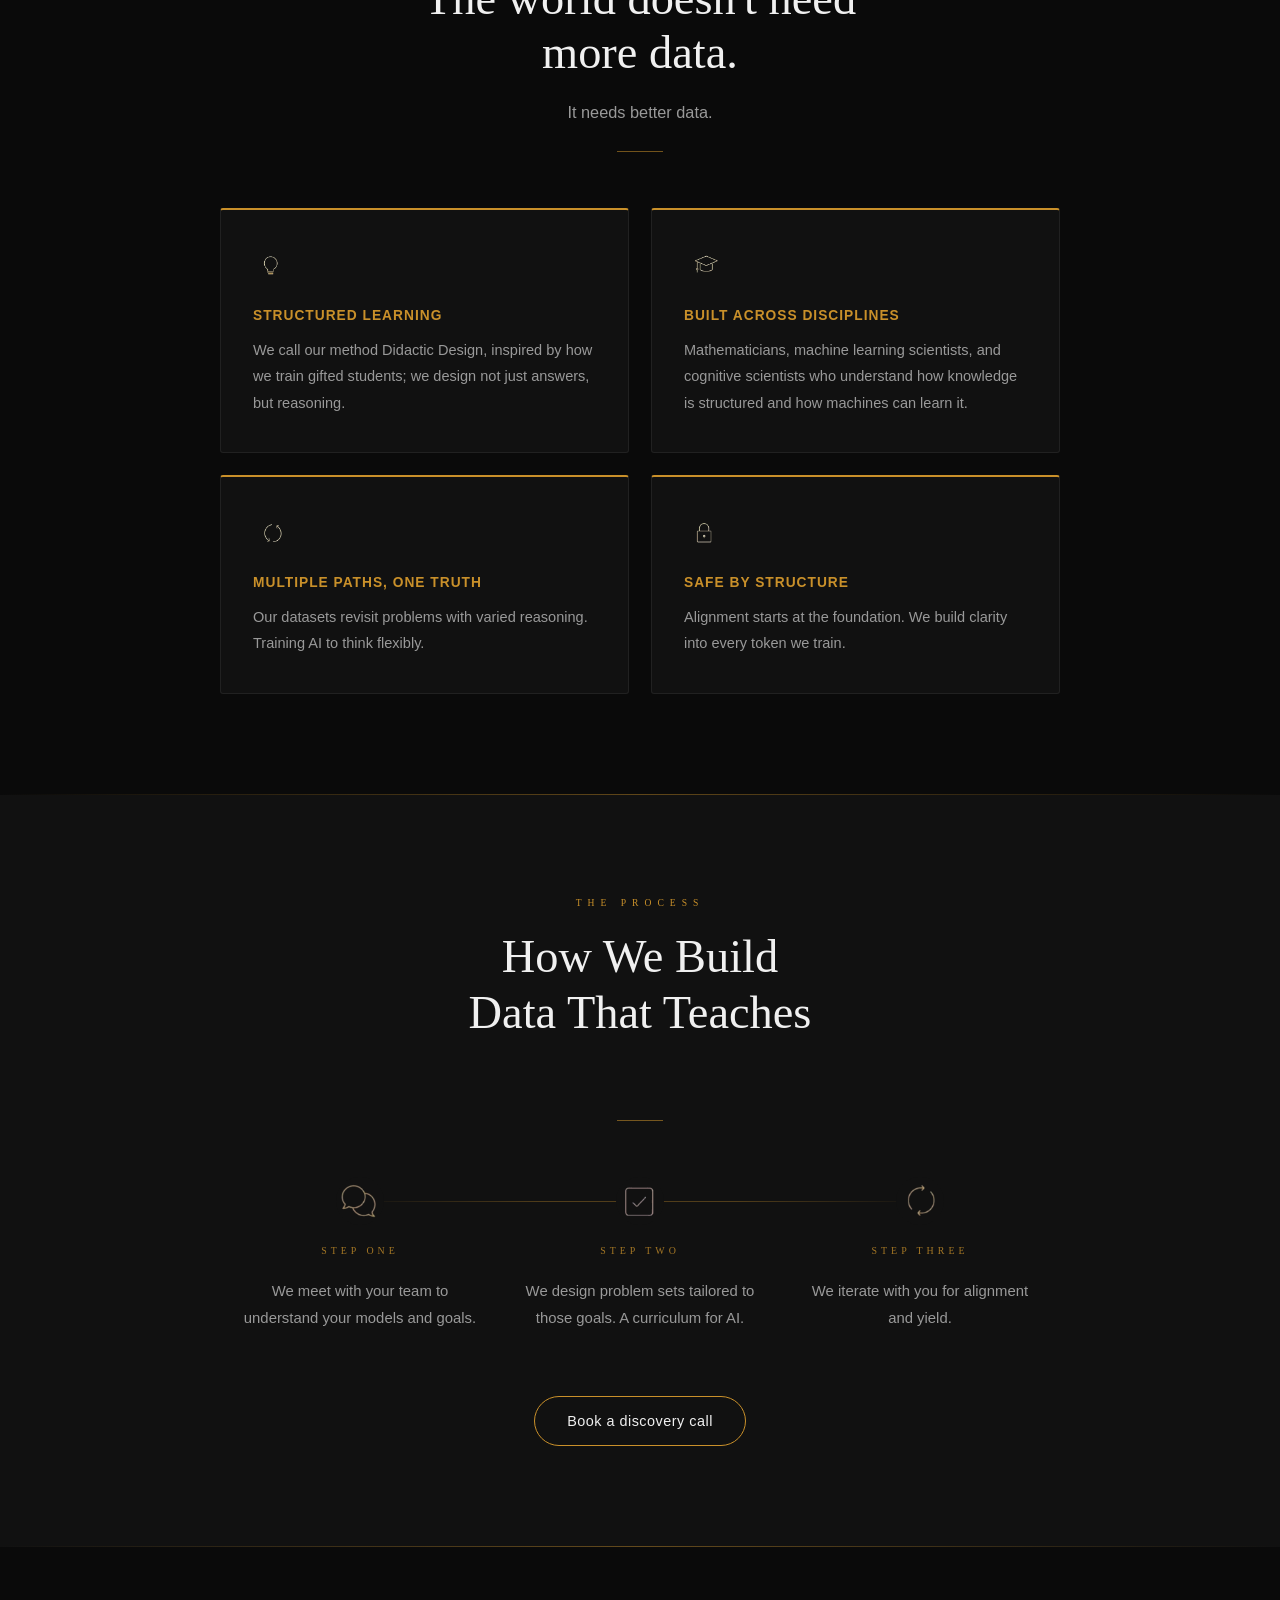
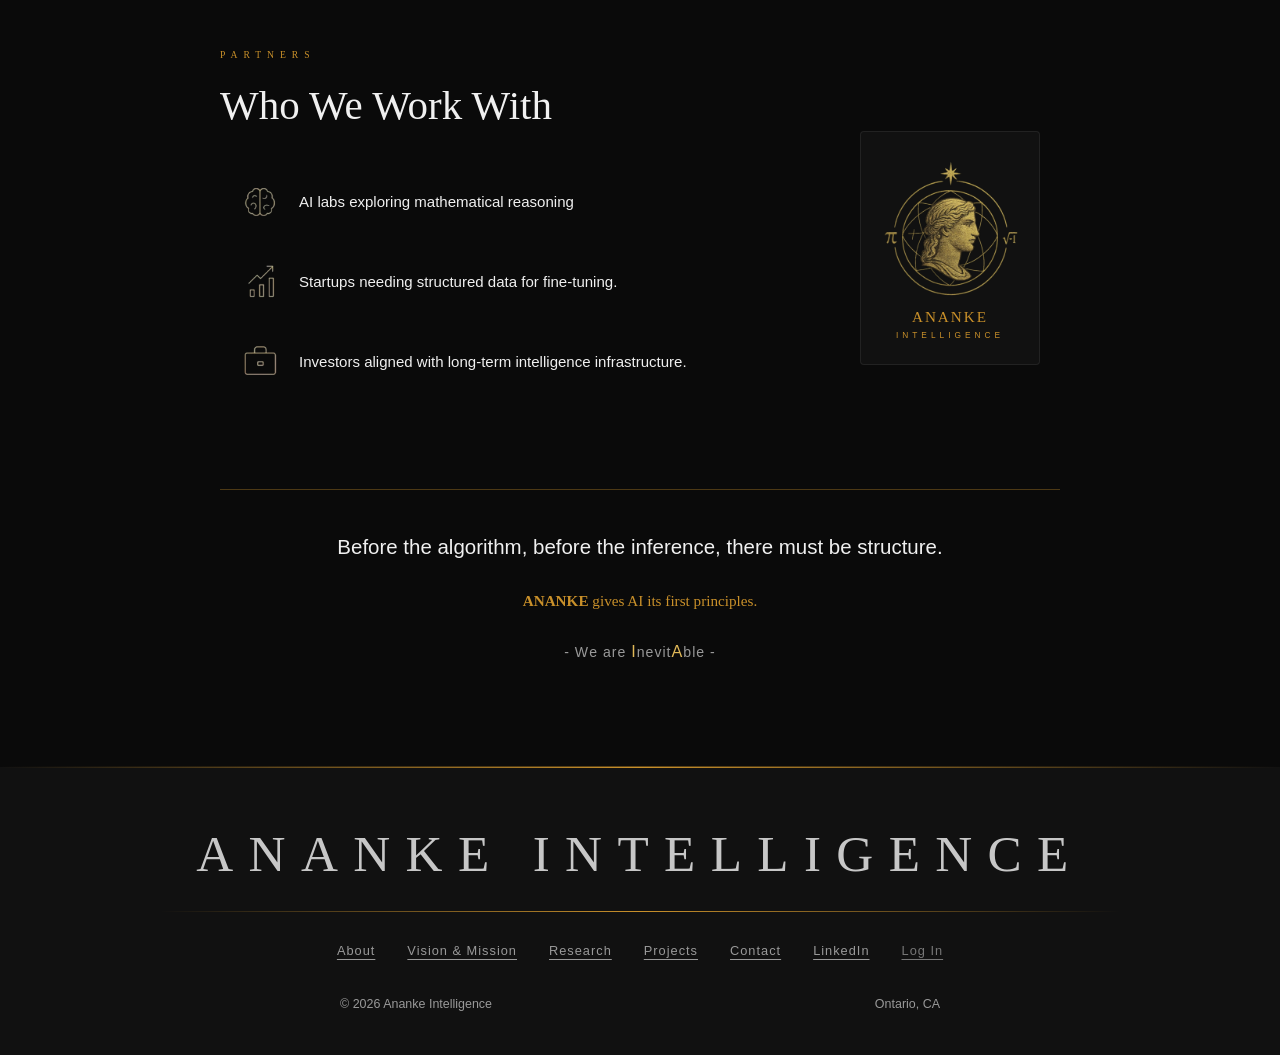
==== commit b0279db7: "Remove the founders' names from the footer Co-Authored-By: Claude Opus 5.5 <noreply@anthropic.com>" ====
--- a/index.html
+++ b/index.html
@@ -310,13 +310,6 @@
       <span>© 2026 Ananke Intelligence</span>
       <span>Ontario, CA</span>
     </div>
-    <div class="footer-people">
-      <span><a href="https://bradyalimedi.com/" target="_blank" rel="noopener">Brady Ali</a>, <span class="role">CEO</span></span>
-      <span class="sep">&middot;</span>
-      <span><a href="https://www.linkedin.com/in/yoeherrera/" target="_blank" rel="noopener">Yoe Herrera</a>, <span class="role">COO</span></span>
-      <span class="sep">&middot;</span>
-      <span><a href="https://www.daj-gomezramirez.com/" target="_blank" rel="noopener">Danny A. J. Gomez-Ramirez</a>, <span class="role">Chief Director, Multidisciplinary Scientist</span></span>
-    </div>
   </footer>
 
   <script src="script.js?v=14"></script>
--- a/styles.css
+++ b/styles.css
@@ -1257,60 +1257,6 @@
   color: var(--gray);
 }
 
-/* Leadership credit. The company is still in stealth, so this is a signature
-   rather than a team section: no heading, no links, no photographs. It takes
-   the same colour as the copyright line directly above it and sits one step
-   smaller, so it reads as footer furniture — someone looking for a name finds
-   it, someone scanning the page does not stop here.
-   Roles are dimmer than names because the names are the part being disclosed. */
-.footer-people {
-  display: flex;
-  flex-wrap: wrap;
-  justify-content: center;
-  align-items: baseline;
-  max-width: 640px;
-  margin: 24px auto 0;
-  font-size: 0.70rem;
-  letter-spacing: 0.04em;
-  line-height: 1.7;
-  color: var(--gray);
-}
-
-.footer-people .role {
-  opacity: 0.68;
-}
-
-/* The names carry their own links. An icon under each name would add a second
-   visual element per person, and since the destinations differ in kind -- a
-   LinkedIn profile, a personal site, and nothing at all for the third -- that
-   means two mismatched glyphs and a gap, which draws more attention than the
-   names do. A linked name adds nothing to the layout.
-
-   The underline is faint rather than absent. A link marked by colour alone
-   vanishes for anyone who cannot pick that colour out, and this is already the
-   quietest type on the page; a 25%-opacity rule keeps it findable without
-   making it loud. Gold on hover matches the footer nav above it. */
-.footer-people a {
-  color: inherit;
-  text-decoration: underline;
-  text-decoration-thickness: 1px;
-  text-underline-offset: 3px;
-  text-decoration-color: rgba(var(--text-rgb), 0.25);
-  transition: color 0.2s ease, text-decoration-color 0.2s ease;
-}
-
-.footer-people a:hover {
-  color: var(--gold);
-  text-decoration-color: var(--gold);
-}
-
-/* The separator earns its own element so it can be dropped on narrow screens,
-   where the line stacks and a middot between stacked rows reads as debris. */
-.footer-people .sep {
-  opacity: 0.38;
-  margin: 0 0.75em;
-}
-
 /* ═══════════════════════════════════════════
    RESEARCH PAGE
 ═══════════════════════════════════════════ */
@@ -2103,14 +2049,6 @@
     flex-direction: column;
     align-items: center;
     gap: 6px;
-  }
-
-  .footer-people {
-    flex-direction: column;
-    gap: 2px;
-  }
-  .footer-people .sep {
-    display: none;
   }
 
   .contact-page-header,
